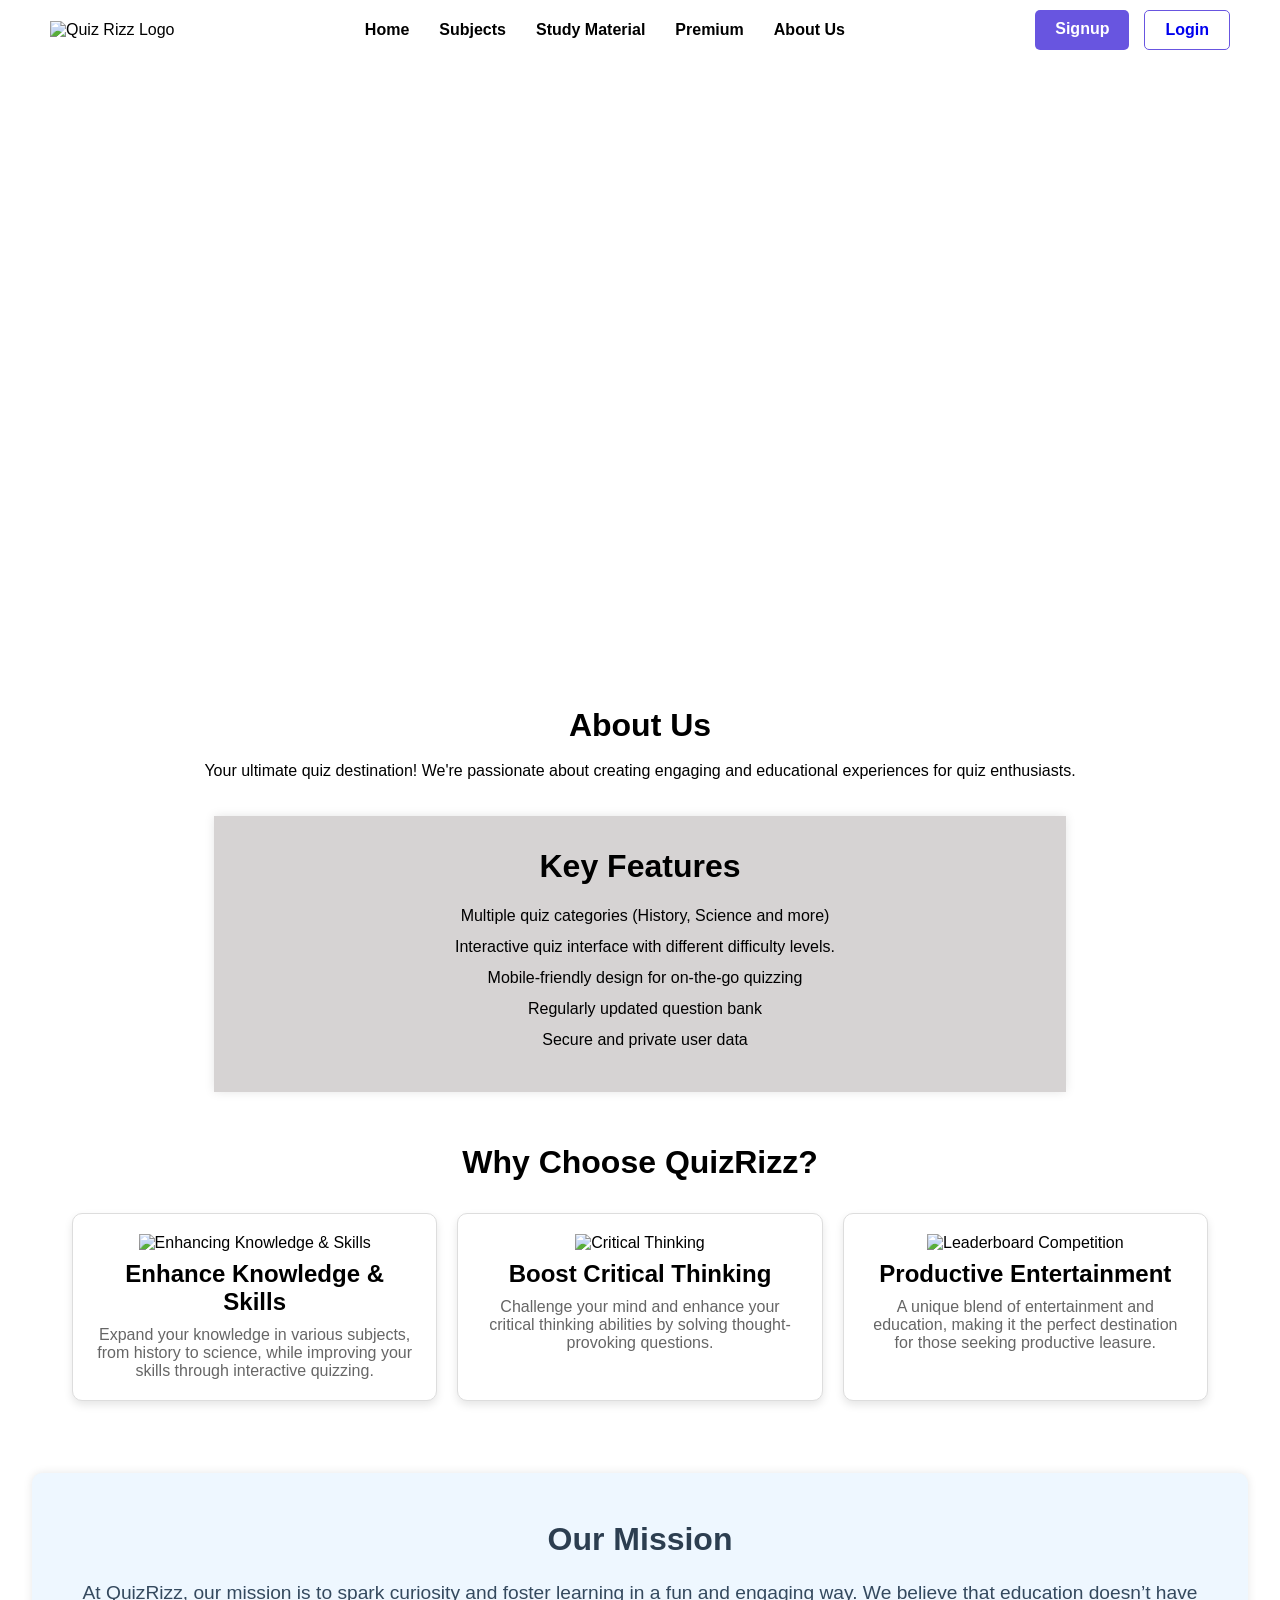
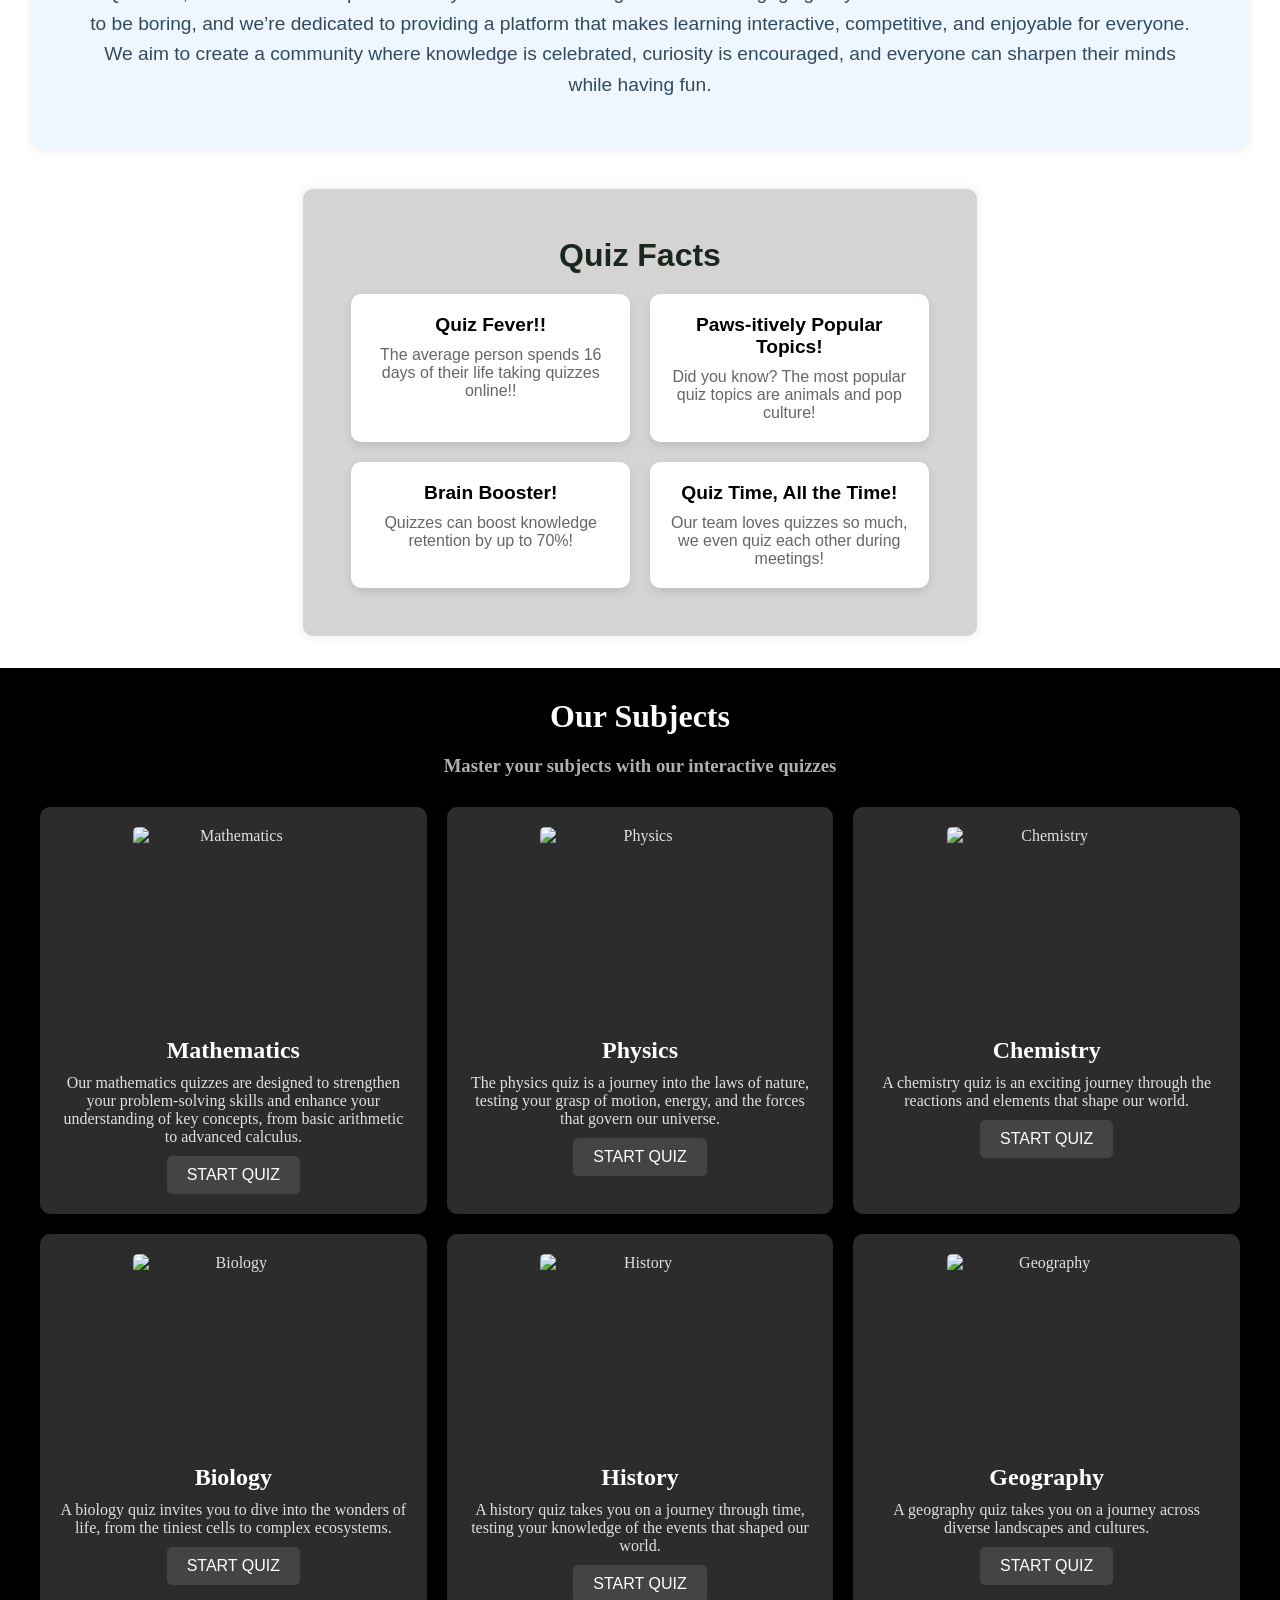
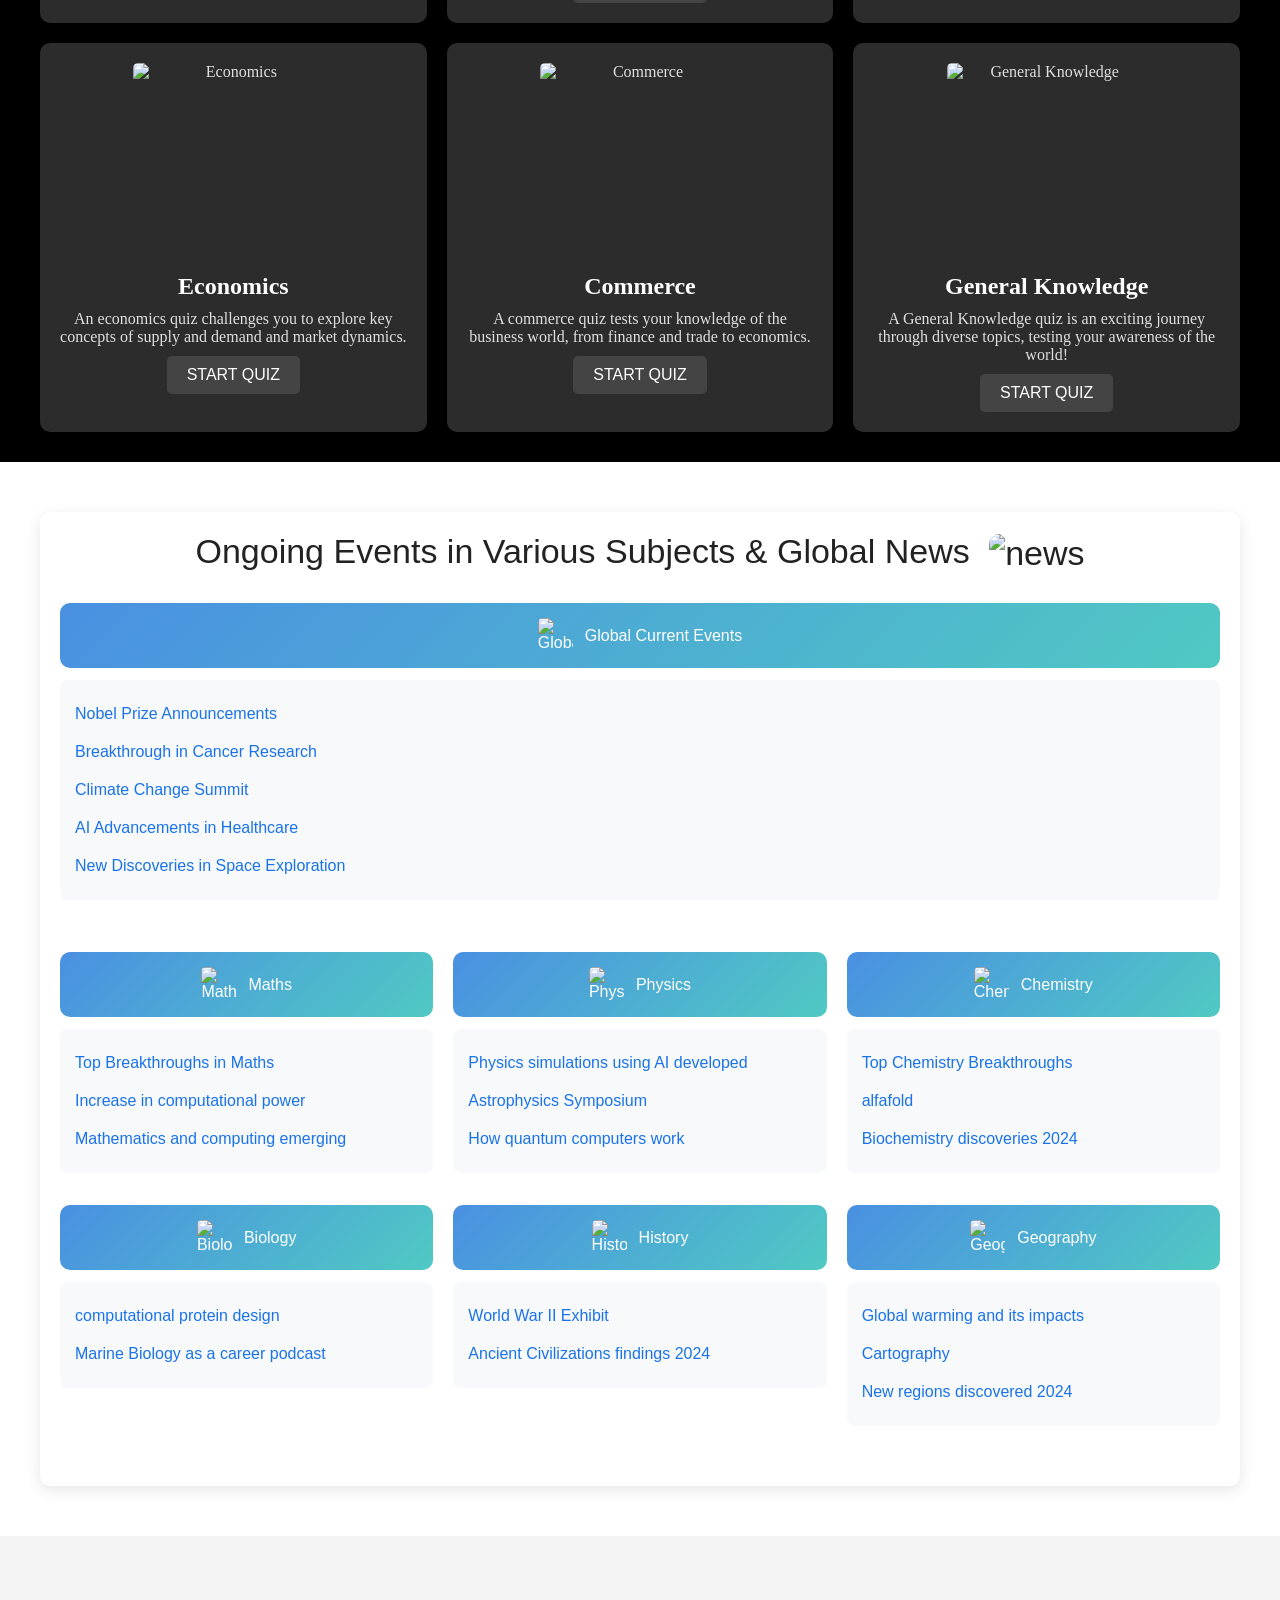
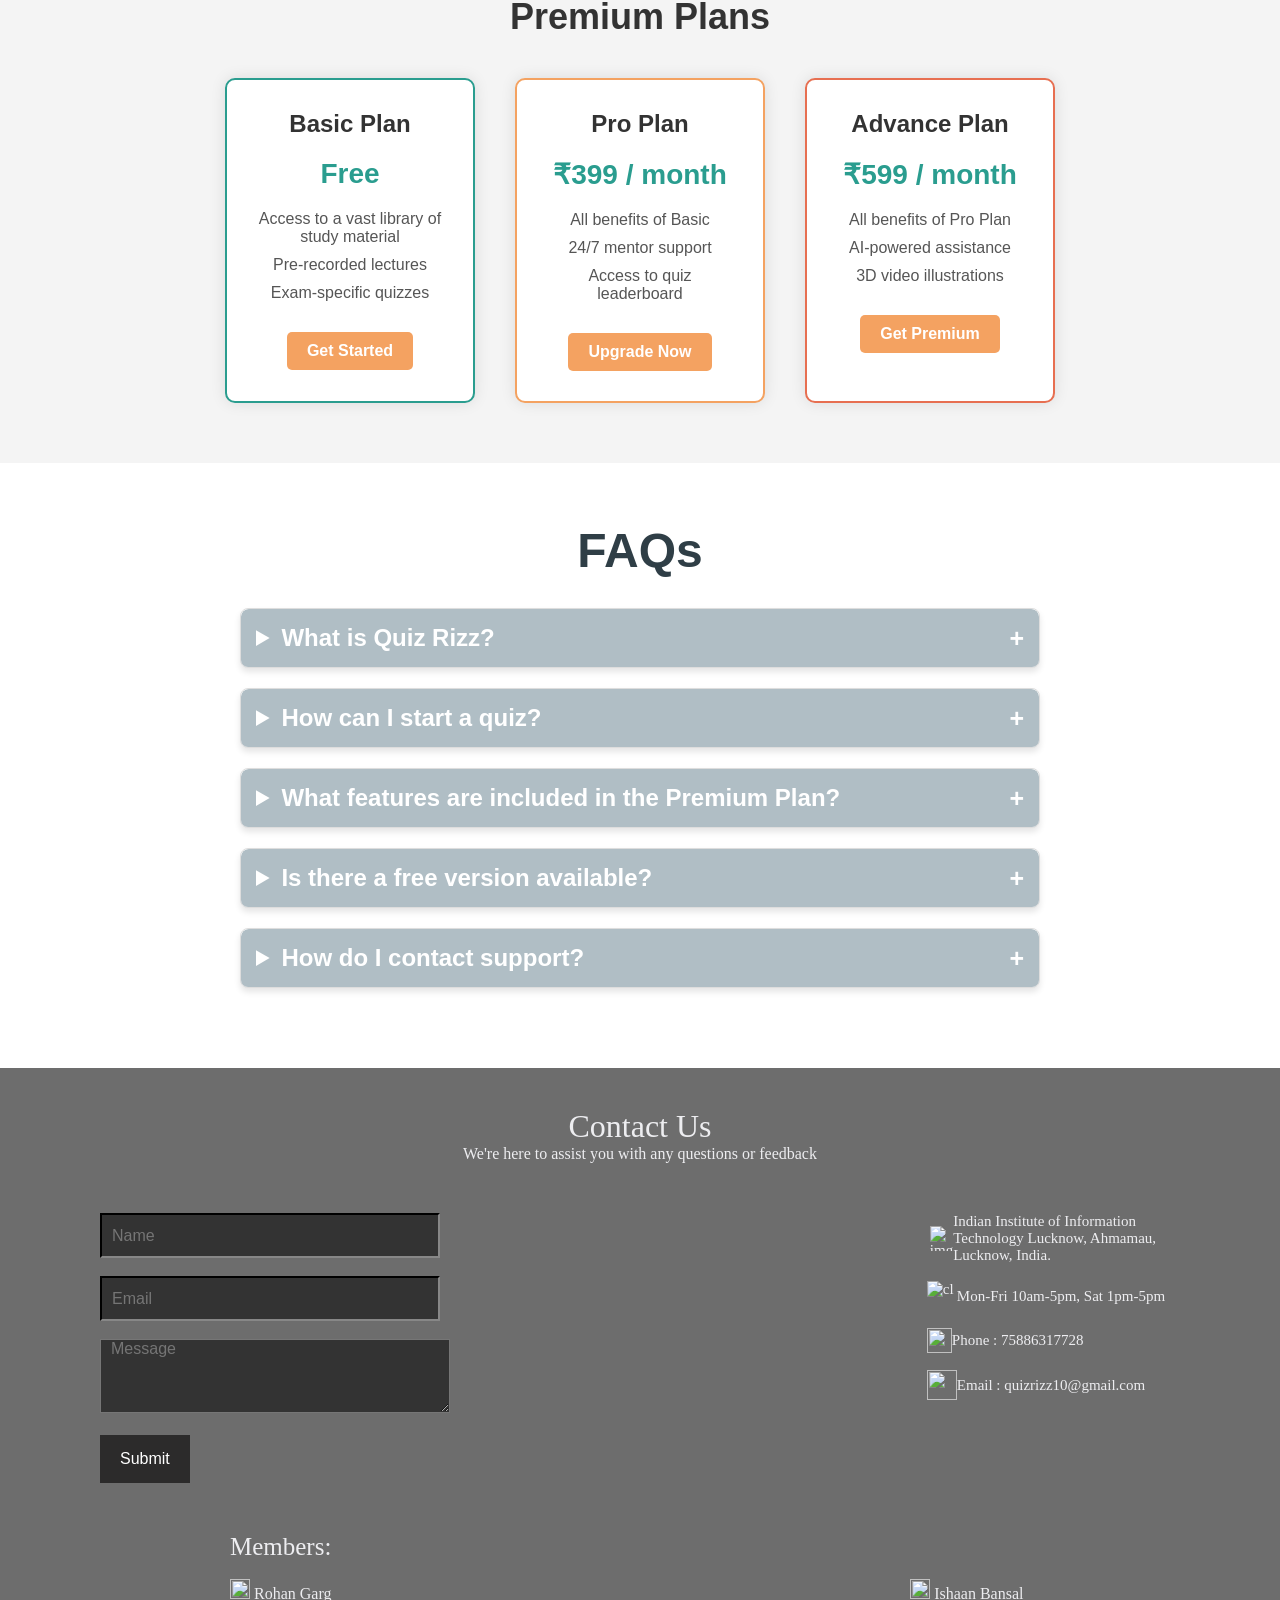
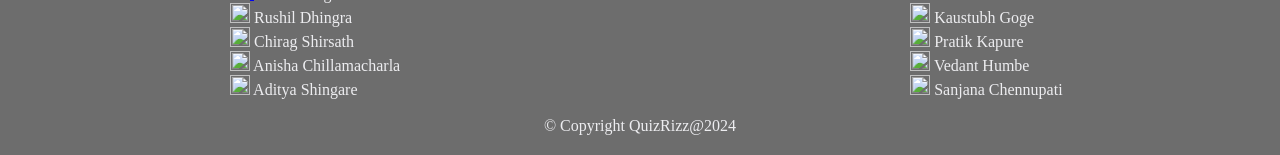
==== index.html @ 22f234c1 "Update index.html" ====
<!DOCTYPE html>
<html lang="en">
<head>
    <meta charset="UTF-8">
    <meta name="viewport" content="width=device-width, initial-scale=1.0">
    <title>Quiz Rizz</title>
    
    <style>
        * {
    margin: 0;
    padding: 0;
    box-sizing: border-box;
}

body {
    font-family:  Helvetica, sans-serif, sans-serif;
}

.navbar {
    position: fixed; /* Sticks to the top */
    width: 100%;
    top: 0;
    left: 0;
    z-index: 1000;
    display: flex;
    justify-content: space-between;
    align-items: center;
    padding: 10px 50px;
    background-color: rgba(255, 255, 255, 0.5); 
    backdrop-filter: blur(10px); 
    transition: background-color 0.3s ease;
}

.navbar .logo img {
    width: 100px;
}

.navbar ul {
    list-style: none;
    display: flex;
    gap: 30px;
}

.navbar ul li a {
    text-decoration: none;
    font-size: 16px;
    color: black;
    font-weight: bold;
}

.navbar ul li a:hover {
    text-decoration: underline;
}

.auth-buttons {
    display: flex;
    gap: 15px; 
}

.login-btn {

    padding: 10px 20px;
    background-color: rgba(255, 255, 255, 1);
    border: 1px solid rgba(104, 85, 224, 1);
    text-decoration: none;
    border-radius: 5px;
    font-weight: bold;
}

.login-btn:hover {
    color: white;
    box-shadow: 0px 0px 20px 5px darkgrey;
    background-color: rgba(104, 85, 224, 1);
    transform: scale(1.10);
}

.signup-btn {
    color: white;
    background-color: rgba(104, 85, 224, 1);
    padding: 10px 20px;
    text-decoration: none;
    border-radius: 5px;
    font-weight: bold;
}

.signup-btn:hover {
    color: white;
    box-shadow: 0px 0px 20px 5px darkgrey;
    background-color: rgba(104, 85, 224, 1);
    transform: scale(1.10);
}

.hero {
    background-image: url('https://images.unsplash.com/photo-1590010434276-ba3a98994476?q=80&w=2070&auto=format&fit=crop&ixlib=rb-4.0.3&ixid=M3wxMjA3fDB8MHxwaG90by1wYWdlfHx8fGVufDB8fHx8fA%3D%3D'); /* Replace with your image */
    background-size: cover;
    color: white;
    background-position: center;
    background-repeat: no-repeat;
    height: 75vh; 
    display: flex;
    align-items: center;
    justify-content: center;
    text-align: center;
}

.hero .content {
    max-width: 600px;
}

.hero h1 {
    font-size: 50px;
    margin-bottom: 20px;
}

.hero p {
    font-size: 25px;
    
}

.Aboutusheader {
    background-color: #333;
    color: #fff;
    padding: 1em;
    text-align: center;
}


.Aboutusmain {
    display: flex;
    flex-direction: column;
    align-items: center;
    padding: 2em;
}

.Aboutus{
    background-image: linear-gradient(to bottom, #f7f7f7, #fff);
    padding: 2em;
    border-bottom: 1px solid #ddd;
    text-align: center;
}

.Aboutussection {
    width: 100%;
    max-width: 1200px;
    padding: 2em;
}

.features {
    background-color: #d6d3d3;
    padding: 2em;
    margin-bottom: 20px;
    box-shadow: 0 0 10px rgba(0, 0, 0, 0.1);
    text-align: center;
    width:70% ;
}

.features ul {
    list-style: none;
    margin: 0;
    padding: 0;
}

.features li {
    margin-bottom: 10px;
}

i {
    font-size: 18px;
    margin-right: 10px;
}

.section-title {
    text-align: center;
    margin-bottom: 20px;
    font-size: 2em;
}

.why-choose-us {
    display: grid;
    grid-template-columns: repeat(auto-fit, minmax(280px, 1fr));
    gap: 20px;
    margin-top: 2em;
}

.why-choose-us .advantage-box {
    background-color: #fff;
    border: 1px solid #ddd;
    border-radius: 10px;
    padding: 20px;
    box-shadow: 0 4px 8px rgba(0, 0, 0, 0.1);
    text-align: center;
    transition: transform 0.3s ease, box-shadow 0.3s ease;
}

.why-choose-us .advantage-box:hover {
    transform: translateY(-5px);
    box-shadow: 0 8px 16px rgba(0, 0, 0, 0.2);
}

.advantage-box img {
    width: 200px;
    height: 125px;
    object-fit: cover;
    border-radius:0%;
    margin-bottom: 8px;
}

.advantage-box h3 {
    margin-bottom: 10px;
    font-size: 1.5em;
}

.advantage-box p {
    font-size: 1em;
    color: #666;
}

.mission {
    background-color: #eef7ff;
    padding: 3em;
    text-align: center;
    margin-top: 40px;
    box-shadow: 0 0 10px rgba(0, 0, 0, 0.1);
    border-radius: 10px;
}

.mission h2 {
    font-size: 2em;
    margin-bottom: 20px;
    color: #2c3e50;
}

.mission p {
    font-size: 1.2em;
    color: #34495e;
    line-height: 1.6;
}

.mission img {
    max-width: 120px;
    margin-top: 20px;
}

.fun-facts {
    background-color: #d6d3d3;
    padding: 3em;
    margin-top: 40px;
    text-align: center;
    box-shadow: 0 0 10px rgba(0, 0, 0, 0.1);
    border-radius: 10px;
}

.fun-facts h2 {
    font-size: 2em;
    margin-bottom: 20px;
    color: #1a271f;
}

.fun-facts .facts-grid {
    display: grid;
    grid-template-columns: repeat(auto-fit, minmax(200px, 1fr));
    gap: 20px;
}

.fact-box {
    background-color: #fff;
    padding: 20px;
    border-radius: 10px;
    box-shadow: 0 4px 8px rgba(0, 0, 0, 0.1);
    transition: transform 0.3s ease, box-shadow 0.3s ease;
    
}

.fact-box:hover {
    transform: translateY(-5px);
    box-shadow: 0 8px 16px rgba(0, 0, 0, 0.2);
}

.fact-box h3 {
    font-size: 1.2em;
    margin-bottom: 10px;
}

.fact-box p {
    font-size: 1em;
    color: #666;
}

.fact-box img {
    width: 80px;
    height: 80px;
    object-fit: cover;
    border-radius: 50%;
    margin-bottom: 15px;
}


         .quiz {
            display: flex;
            flex-direction: column;
            align-items: center;
            padding: 30px 10px;
            text-align: center;
            margin: 0;
            font-family: "frank ruhl libre", serif;
            background-color: #000000;
            color: #E0E0E0;
        }

        .k {
            color: #FFFFFF; 
            margin: 0 0 20px;
        }

        .a {
            color: #B0B0B0; 
            margin: 0 0 30px;
        }

        .ktube {
            display: grid;
            grid-template-columns: repeat(3, 1fr); 
            gap: 20px;
            width: 100%;
            max-width: 1200px;
        }

        .subject {
            background-color: #2C2C2C; 
            padding: 20px;
            border-radius: 10px;
            transition: transform 0.3s, box-shadow 0.3s;
            overflow: hidden;
            box-shadow: 0 4px 8px rgba(0, 0, 0, 0.5);
            display: flex;
            flex-direction: column;
            align-items: center; 
            text-align: center; 
        }

        .subject:hover {
            transform: translateY(-5px);
            box-shadow: 0 8px 16px rgba(0, 0, 0, 0.7);
        }

        .subjimg {
            width: 200px; 
            height: 200px; 
            border-radius: 5px;
            object-fit: cover;
        }

        .but {
            padding: 10px 20px;
            font-size: 16px;
            color: #FFFFFF;
            background-color: #444444; 
            border: none;
            border-radius: 5px;
            cursor: pointer;
            transition: background-color 0.3s ease, transform 0.2s;
            margin-top: 10px;
            display: inline-block;
        }

        .but:hover {
            background-color: #666666;
            transform: scale(1.05);
        }

        .subj {
            color: #FFFFFF;
            margin: 10px 0; 
        }



                .containerfornews {
            max-width: 1200px;
            margin: 50px auto;
            padding: 20px;
            background-color: #FFF;
            border-radius: 10px;
            box-shadow: 0 4px 15px rgba(0, 0, 0, 0.1);
        }

        .title-header {
            text-align: center;
            color: #222;
            margin-bottom: 30px;
            font-size: 34px;
        }

        .title-header img {
            margin-left: 10px;
            width: 42px;
            height: 42px;
            vertical-align: middle;
            border-radius: 10px;
        }

        section.global-events, section.dropdown-section {
            margin-bottom: 40px;
        }

        .global-events-header, .dropdown-header {
            background: linear-gradient(135deg, #4A90E2, #50C9C3);
            color: #FFF;
            padding: 15px;
            border-radius: 10px;
            margin: 12px 0;
            text-align: center;
            display: flex;
            align-items: center;
            justify-content: center;
        }

        .global-events-header img, .dropdown-header img {
            margin-right: 12px;
            width: 35px;
            height: 35px;
            border-radius: 5px;
        }

        .dropdown-content, .global-news-content {
            padding: 15px;
            background-color: #F8F9FA;
            border-radius: 8px;
            margin-top: 8px;
            color: #555;
        }

        .dropdown-content a, .global-news-content a {
            text-decoration: none;
            color: #1A73E8;
            display: block;
            padding: 10px 0;
            transition: color 0.2s ease;
        }

        .dropdown-content a:hover, .global-news-content a:hover {
            color: #34A853;
        }

        section.dropdown-section {
            display: grid;
            grid-template-columns: repeat(auto-fit, minmax(280px, 1fr));
            gap: 20px;
        }

        



.premium-section {
    padding: 60px;
    background-color: #f4f4f4;
    text-align: center;
}

.premium-section h2 {
    font-size: 36px;
    margin-bottom: 40px;
    color: #333;
}

.plans {
    display: flex;
    justify-content: center;
    gap: 40px;
    margin-top: 20px;
}

.plan {
    background-color: white;
    border: 2px solid #ccc;
    border-radius: 10px;
    padding: 30px;
    width: 250px;
    box-shadow: 0 0 15px rgba(0, 0, 0, 0.1);
    transition: transform 0.3s ease;
}

.plan:hover {
    transform: scale(1.05);
}

.plan h3 {
    font-size: 24px;
    margin-bottom: 20px;
    color: #333;
}

.plan .price {
    font-size: 28px;
    color: #2a9d8f;
    font-weight: bold;
    margin-bottom: 20px;
}

.plan ul {
    list-style: none;
    padding: 0;
    margin-bottom: 30px;
}

.plan ul li {
    margin-bottom: 10px;
    color: #555;
}

.plan .select-btn {
    display: inline-block;
    padding: 10px 20px;
    background-color: #f4a261;
    color: white;
    text-decoration: none;
    border-radius: 5px;
    font-weight: bold;
}

.plan .select-btn:hover {
    background-color: #e76f51;
}


.basic-plan {
    border-color: #2a9d8f;
}

.pro-plan {
    border-color: #f4a261;
}

.advance-plan {
    border-color: #e76f51;
}
.faq {
    padding: 60px 20px;
    display: flex;
    flex-direction: column;
    align-items: center;
}

.faq h1 {
    font-family: 'Poppins', sans-serif;
    font-size: 48px;
    font-weight: 600;
    color: #2f3e46; 
    margin-bottom: 30px;
}

.faq-container {
    max-width: 800px;
    width: 100%;
}

.faq-item {
    margin-bottom: 20px;
    border: 1px solid #ddd;
    border-radius: 8px;
    overflow: hidden;
    background-color: #ffffff; 
    box-shadow: 0 4px 6px rgba(0, 0, 0, 0.1);
    transition: box-shadow 0.3s ease;
}

.faq-item:hover {
    box-shadow: 0 8px 15px rgba(0, 0, 0, 0.2);
}

.faq-item summary {
    font-family: 'Poppins', sans-serif;
    font-size: 24px;
    font-weight: 600;
    cursor: pointer;
    padding: 15px;
    background-color: #b0bec5; 
    color: #ffffff;
    border-radius: 8px 8px 0 0;
    position: relative;
    transition: background-color 0.3s;
}

.faq-item summary:hover {
    background-color: #78909c; 
}

.faq-item[open] summary {
    background-color: #78909c; 
}

.faq-item summary::after {
    content: '+';
    position: absolute;
    right: 15px;
    font-size: 25px;
    font-weight: bold;
}

.faq-item[open] summary::after {
    content: '-';
}

.faq-item p {
    padding: 20px;
    background-color: #f4f5f7; 
    color: #333; 
    font-size: 18px;
    line-height: 1.6;
    margin: 0;
    border-top: 1px solid #ddd;
}

.summary, .content_ {
    font-family: 'Poppins', sans-serif; 
}


details summary {
    transition: background-color 0.3s ease;
}

details[open] p {
    animation: fadeIn 0.5s;
}



        .footer22{
            background-color: #6D6D6D;
            margin-bottom: 0;
            padding: 20px;
            margin-bottom: 0px;
            margin-left: 0px;
            margin-right: 0px;
            color:#ededf0;
            font-family: Cambria, Cochin, Georgia, Times, 'Times New Roman', serif;
        }
        .fp{
            text-align: center;
            
            font-family: Cambria, Cochin, Georgia, Times, 'Times New Roman', serif;
        }
        .fh{
            text-align: center;
            padding-top: 20px;
            
            font-family:Cambria, Cochin, Georgia, Times, 'Times New Roman', serif 
            ;
            font-weight: lighter;
        }
        .button22{
            margin-left: 30px;
            padding: 15px 20px;
            font-size: 16px;
            color: white;
            border: none;
            background-color: rgb(44, 43, 43);
            cursor: pointer;
        }
        .button22:hover {
            background-color: #555;
        }

        .input22{
            margin-left: 30px;
            border-color: #333333;

            width: 340px;
            height: 45px;
            background-color:#333333;
            font-size: 16px;
            color:#9e9696;
            padding-left: 10px;
        }
        .textarea22{
            margin-left: 30px;
            width: 350px;
            background-color:#333333;
            font-size: 16px;
            font-family: Verdana, Geneva, Tahoma, sans-serif;
            padding-left: 10px;
        }
        .map22{
            margin-top:2px;
            margin-left:90px;
            width:45%;
            height:225px;
        }
        .containerfoot{
            display: flex;
            justify-content: space-between;
            align-items: flex-start;
            margin: 50px;
        }
        
        .cf{
            width: 30%;
        }
        iframe{
            width: 90%;
            height: 100%;
            border: none;
        }
        .map-details22 {
            margin-top: 0px;
            font-size: 15px;
            width: 30%;
            margin-left:0px;
        
        }

        .map-details22 p {
            display: flex;
            align-items: center;
            margin: 0;
        }
        .email{
            height:30px;
            width: 30px;
        }
        .clock{
     height: 30px;
     width: 30px;
        }
        .phone{
            height:25px;
            width:25px;
        }
        .info {
            text-align: left;
            padding-left: 3px;
        }
     .cpr{
        text-align: center;
     }


        .loc{
            height:25px;
        width: 25px;  
    padding: 0px;    
  }


  .nameslinkedinl img{
    height: 20px;
    width: 20px;
  }
  .nameslinkedinl{
    text-align: left;
    margin-left: 200px;
    margin-right: 500px;
  }

  

  .nameslinkedinr img{
    height: 20px;
    width: 20px;
    
  }

  .linkedinpr{
    display: flex;
    
    

  }
  .linkedinpr img{
    margin-left: 10px;
  }
  .fhead{
    margin-left: 210px;
    font-size: 25px;
  }

    </style>
</head>
<body>
    
    <nav class="navbar">
        <div class="logo">
            <img src="https://custom-images.strikinglycdn.com/res/hrscywv4p/image/upload/c_limit,fl_lossy,h_300,w_300,f_auto,q_auto/18018203/434482_69931.png" alt="Quiz Rizz Logo">
        </div>
        <ul class="nav-links">
            <li><a href="#">Home</a></li>
            <li><a href="#">Subjects</a></li>
            <li><a href="#">Study Material</a></li>
            <li><a href="#">Premium</a></li>
            <li><a href="#">About Us</a></li>
        </ul>
        <div class="auth-buttons">
            <a href="Signup.html" class="signup-btn">Signup</a>
            <a href="Login.html" class="login-btn">Login</a>
            
        </div>
    </nav>

    
    <section class="hero">
        <div class="content">
            <h1>Welcome to QUIZ RIZZ</h1>
            <p>The ultimate quiz platform for students</p>
        </div>
    </section>

    <main class="Aboutusmain">
        <h1>About Us</h1>

            <br>
             Your ultimate quiz destination! We're passionate about creating engaging and educational experiences for quiz enthusiasts.</p>
    
    <br>
    <br>

    <section class=" features">
        <h2 class="section-title">Key Features</h2>
        <ul>
            <li><i class="fas fa-check-star"></i> Multiple quiz categories (History, Science and more)</li>
            <li><i class="fas fa-check-star"></i> Interactive quiz interface with different difficulty levels.</li>
            <li><i class="fas fa-check-star"></i> Mobile-friendly design for on-the-go quizzing</li>
            <li><i class="fas fa-check-star"></i> Regularly updated question bank</li>
            <li><i class="fas fa-check-star"></i> Secure and private user data</li>
        </ul>
    </section>

    <section class="Aboutussection">
        <h2 class="section-title">Why Choose QuizRizz?</h2>
        <div class="why-choose-us">
            <div class="advantage-box">
                <img src="https://encrypted-tbn0.gstatic.com/images?q=tbn:ANd9GcS3WSjkJ6TTbuZHpuxEhAXMBYU-X8wFn-BwFQ&s" alt="Enhancing Knowledge & Skills">
                <h3>Enhance Knowledge & Skills</h3>
                <p>Expand your knowledge in various subjects, from history to science, while improving your skills through interactive quizzing.</p>
            </div>

            <div class="advantage-box">
                <img src="https://encrypted-tbn0.gstatic.com/images?q=tbn:ANd9GcTc6lhGH3mNC6tZWfrSUqd2Z3EDucCY-6NiHQ&s" alt="Critical Thinking">
                <h3>Boost Critical Thinking</h3>
                <p>Challenge your mind and enhance your critical thinking abilities by solving thought-provoking questions.</p>
            </div>

            <div class="advantage-box">
                <img src="https://thehardcopy.co/wp-content/uploads/kab-banega.jpg" alt="Leaderboard Competition">
                <h3>Productive Entertainment</h3>
                <p>A unique blend of entertainment and education, making it the perfect destination for those seeking productive leasure. </p>
            </div>

            
        </div>
    </section>


    <section class="mission">
        <h2>Our Mission</h2>
        <p>At QuizRizz, our mission is to spark curiosity and foster learning in a fun and engaging way. We believe that education doesn’t have to be boring, and we’re dedicated to providing a platform that makes learning interactive, competitive, and enjoyable for everyone. We aim to create a community where knowledge is celebrated, curiosity is encouraged, and everyone can sharpen their minds while having fun.</p>
    </section>


    <section class="fun-facts">
        <h2>Quiz Facts</h2>
        <div class="facts-grid">
            <div class="fact-box">
                <h3>Quiz Fever!!</h3>
                <p>The average person spends 16 days of their life taking quizzes online!!</p>
            </div>

            <div class="fact-box">
               <h3>Paws-itively Popular Topics!</h3>
                <p>Did you know? The most popular quiz topics are animals and pop culture!</p>
            </div>

            <div class="fact-box">
               <h3>Brain Booster!</h3>
                <p>Quizzes can boost knowledge retention by up to 70%!</p>
            </div>

            <div class="fact-box">
               <h3>Quiz Time, All the Time!</h3>
                <p>Our team loves quizzes so much, we even quiz each other during meetings!</p>
            </div>
        </div>
    </section>
</main>


    <div class="quiz">
        <h1 class="k">Our Subjects</h1>
        <h3 class="a">Master your subjects with our interactive quizzes</h3>
        <div class="ktube">
            <section class="subject">
                <img class="subjimg" src="https://custom-images.strikinglycdn.com/res/hrscywv4p/image/upload/c_limit,fl_lossy,h_9000,w_1200,f_auto,q_auto/18018203/138744_830259.jpeg" alt="Mathematics">                                            
                <h2 class="subj">Mathematics</h2>
                <p>Our mathematics quizzes are designed to strengthen your problem-solving skills and enhance your understanding of key concepts, from basic arithmetic to advanced calculus.</p>        
                <button class="but">START QUIZ</button>
            </section>

            <section class="subject">
                <img class="subjimg" src="https://custom-images.strikinglycdn.com/res/hrscywv4p/image/upload/c_limit,fl_lossy,h_9000,w_1200,f_auto,q_auto/18018203/953446_989058.jpeg" alt="Physics">
                <h2 class="subj">Physics</h2>  
                <p>The physics quiz is a journey into the laws of nature, testing your grasp of motion, energy, and the forces that govern our universe.</p>
                <button class="but">START QUIZ</button>
            </section>

            <section class="subject">
                <img class="subjimg" src="https://custom-images.strikinglycdn.com/res/hrscywv4p/image/upload/c_limit,fl_lossy,h_9000,w_1200,f_auto,q_auto/18018203/795623_660041.jpeg" alt="Chemistry">
                <h2 class="subj">Chemistry</h2>
                <p>A chemistry quiz is an exciting journey through the reactions and elements that shape our world.</p>                  
                <button class="but">START QUIZ</button>
            </section>

            <section class="subject">
                <img class="subjimg" src="https://cdn.pixabay.com/photo/2018/09/06/18/49/bacteria-3658992_1280.jpg" alt="Biology">
                <h2 class="subj">Biology</h2>
                <p>A biology quiz invites you to dive into the wonders of life, from the tiniest cells to complex ecosystems.</p>
                <button class="but">START QUIZ</button>
            </section>

            <section class="subject">
                <img class="subjimg" src="https://i.ytimg.com/vi/F0Gkr4MBEO0/hqdefault.jpg" alt="History">
                <h2 class="subj">History</h2>
                <p>A history quiz takes you on a journey through time, testing your knowledge of the events that shaped our world.</p>              
                <button class="but">START QUIZ</button>
            </section>

            <section class="subject">
                <img class="subjimg" src="https://custom-images.strikinglycdn.com/res/hrscywv4p/image/upload/c_limit,fl_lossy,h_9000,w_1200,f_auto,q_auto/18018203/71239_897290.jpeg" alt="Geography">
                <h2 class="subj">Geography</h2>
                <p>A geography quiz takes you on a journey across diverse landscapes and cultures.</p>              
                <button class="but">START QUIZ</button>
            </section>

            <section class="subject">
                <img class="subjimg" src="https://custom-images.strikinglycdn.com/res/hrscywv4p/image/upload/c_limit,fl_lossy,h_9000,w_1200,f_auto,q_auto/18018203/917704_462630.png" alt="Economics">
                <h2 class="subj">Economics</h2>
                <p>An economics quiz challenges you to explore key concepts of supply and demand and market dynamics.</p>              
                <button class="but">START QUIZ</button>
            </section>

            <section class="subject">
                <img class="subjimg" src="https://custom-images.strikinglycdn.com/res/hrscywv4p/image/upload/c_limit,fl_lossy,h_9000,w_1200,f_auto,q_auto/18018203/417272_716520.jpeg" alt="Commerce">
                <h2 class="subj">Commerce</h2>
                <p>A commerce quiz tests your knowledge of the business world, from finance and trade to economics.</p>              
                <button class="but">START QUIZ</button>
            </section>

            <section class="subject">
                <img class="subjimg" src="https://custom-images.strikinglycdn.com/res/hrscywv4p/image/upload/c_limit,fl_lossy,h_9000,w_1200,f_auto,q_auto/18018203/498405_639076.jpeg" alt="General Knowledge">
                <h2 class="subj">General Knowledge</h2>
                <p>A General Knowledge quiz is an exciting journey through diverse topics, testing your awareness of the world!</p>              
                <button class="but">START QUIZ</button>
            </section>
        </div>
    </div>



        <div class="containerfornews">
        <div class="title-header">
            Ongoing Events in Various Subjects & Global News
            <img src="https://w7.pngwing.com/pngs/57/960/png-transparent-computer-icons-online-newspaper-news-media-others-text-label-orange-thumbnail.png" alt="news">
        </div>
        

        <section class="global-events">
            <header class="global-events-header" aria-expanded="false">
                <img src="https://upload.wikimedia.org/wikipedia/en/thumb/e/ed/Nobel_Prize.png/330px-Nobel_Prize.png" alt="Global Event Icon">
                Global Current Events
            </header>
            <article class="global-news-content">
                <a href="https://www.nobelprize.org/prizes/lists/all-nobel-prizes/">Nobel Prize Announcements</a>
                <a href="#">Breakthrough in Cancer Research</a>
                <a href="https://www.youtube.com/watch?v=GR46_ohNh9U&t=252s">Climate Change Summit</a>
                <a href="https://www.ibm.com/think/insights/ai-trends">AI Advancements in Healthcare</a>
                <a href="https://shorturl.at/X3D2T">New Discoveries in Space Exploration</a>
            </article>
        </section>

        <section class="dropdown-section">
            <article class="dropdown">
                <header class="dropdown-header" aria-expanded="false">
                    <img src="https://img.freepik.com/premium-vector/mathematics-circular-flat-illustration-vector-math-banner_104589-3151.jpg" alt="Math Icon">
                    Maths
                </header>
                <div class="dropdown-content">
                    <a href="#">Top Breakthroughs in Maths</a>
                    <a href="#">Increase in computational power</a>
                    <a href="#">Mathematics and computing emerging</a>
                </div>
            </article>

            <article class="dropdown">
                <header class="dropdown-header" aria-expanded="false">
                    <img src="https://img.freepik.com/free-vector/atom-illustration-model-with-electrons-neutron-isolated_1284-53084.jpg?size=338&ext=jpg&ga=GA1.1.1819120589.1728432000&semt=ais_hybrid" alt="Physics Icon">
                    Physics
                </header>
                <div class="dropdown-content">
                    <a href="#">Physics simulations using AI developed</a>
                    <a href="#">Astrophysics Symposium</a>
                    <a href="#">How quantum computers work</a>
                </div>
            </article>

            <article class="dropdown">
                <header class="dropdown-header" aria-expanded="false">
                    <img src="https://www.pngitem.com/pimgs/m/549-5492996_creative-chemistry-logo-design-hd-png-download.png" alt="Chemistry Icon">
                    Chemistry
                </header>
                <div class="dropdown-content">
                    <a href="https://www.youtube.com/watch?v=w8Zp87G9BmE">Top Chemistry Breakthroughs</a>
                    <a href="https://www.youtube.com/watch?v=gg7WjuFs8F4">alfafold</a>
                    <a href="https://www.youtube.com/watch?v=gg7WjuFs8F4">Biochemistry discoveries 2024</a>
                </div>
            </article>

            <article class="dropdown">
                <header class="dropdown-header" aria-expanded="false">
                    <img src="https://cdn.pixabay.com/photo/2018/09/06/18/49/bacteria-3658992_1280.jpg" alt="Biology Icon">
                    Biology
                </header>
                <div class="dropdown-content">
                    <a href="https://www.youtube.com/watch?v=w8Zp87G9BmE">computational protein design</a>
                    <a href="https://open.spotify.com/show/7bNsvg0hvsTZXCNoWXOjcu">Marine Biology as a career podcast</a>
                </div>
            </article>

            <article class="dropdown">
                <header class="dropdown-header" aria-expanded="false">
                    <img src="https://www.shutterstock.com/image-vector/athens-famous-landmark-line-icon-260nw-1483781573.jpg" alt="History Icon">
                    History
                </header>
                <div class="dropdown-content">
                    <a href="https://www.archives.gov/research/military/ww2">World War II Exhibit</a>
                    <a href="https://www.youtube.com/@WorldofAntiquity">Ancient Civilizations findings 2024</a>
                    
                </div>
            </article>

            <article class="dropdown">
                <header class="dropdown-header" aria-expanded="false">
                    <img src="https://png.pngtree.com/png-clipart/20201209/original/pngtree-geography-vector-icon-school-and-education-png-image_5515225.jpg" alt="Geography Icon">
                    Geography
                </header>
                <div class="dropdown-content">
                    <a href="https://www.nrdc.org/stories/global-warming-101#warming">Global warming and its impacts</a>
                    <a href="https://en.wikipedia.org/wiki/Cartography">Cartography </a>
                    <a href="https://www.kadn.com/news/only-on-news15/new-island-discovered-off-louisiana-coast-near-st-mary-parish/article_11cece76-5c24-11ef-a2f9-7bb6aab8fbb6.html">New regions discovered 2024</a>
                </div>
            </article>
        </section>
    </div>

    


    <div class="premium-section">
        <h2>Premium Plans</h2>
        <div class="plans">

            <div class="plan basic-plan">
                <h3>Basic Plan</h3>
                <p class="price">Free</p>
                <ul>
                    <li>Access to a vast library of study material</li>
                    <li>Pre-recorded lectures</li>
                    <li>Exam-specific quizzes</li>
                </ul>
                <a href="#" class="select-btn">Get Started</a>
            </div>
            

            <div class="plan pro-plan">
                <h3>Pro Plan</h3>
                <p class="price">₹399 / month</p>
                <ul>
                    <li>All benefits of Basic</li>
                    <li>24/7 mentor support</li>
                    <li>Access to quiz leaderboard</li>
                </ul>
                <a href="#" class="select-btn">Upgrade Now</a>
            </div>
            

            <div class="plan advance-plan">
                <h3>Advance Plan</h3>
                <p class="price">₹599 / month</p>
                <ul>
                    <li>All benefits of Pro Plan</li>
                    <li>AI-powered assistance</li>
                    <li>3D video illustrations</li>
                </ul>
                <a href="#" class="select-btn">Get Premium</a>
            </div>
        </div>
    </div>

        <section class="faq" id="faq">
            <h1>FAQs</h1>
            <div class="faq-container">
                <div class="faq-item">
                    <details>
                        <summary class="summary">What is Quiz Rizz?</summary>
                        <p class="content_">Quiz Rizz is an interactive online platform where users can solve quizzes on a wide range of topics, from general knowledge and current events to specialized subjects. It offers an engaging way to test your knowledge, improve your skills, and have fun while learning. Perfect for both casual learners and quiz enthusiasts, Quiz Rizz makes learning entertaining with its user-friendly interface and diverse quiz categories.</p>
                    </details>
                </div>
                <div class="faq-item">
                    <details>
                        <summary class="summary">How can I start a quiz?</summary>
                        <p class="content_">Simply navigate to the subject whose quiz you want to create, choose the difficulty, and you are good to go with your quiz.</p>
                    </details>
                </div>
                <div class="faq-item">
                    <details>
                        <summary class="summary">What features are included in the Premium Plan?</summary>
                        <p class="content_">The Premium Plan offers AI support, access to leaderboards, mentor support, and exclusive 3D video content to enhance your learning journey.</p>
                    </details>
                </div>
                <div class="faq-item">
                    <details>
                        <summary class="summary">Is there a free version available?</summary>
                        <p class="content_">Yes, we offer a basic free version that allows limited quiz creations and access to our study materials. Upgrade to Premium for more features.</p>
                    </details>
                </div>
                <div class="faq-item">
                    <details>
                        <summary class="summary">How do I contact support?</summary>
                        <p class="content_">You can reach out to our support team through the "Contact Us" link in the navbar or by emailing quizrizz10@gmail.com.</p>
                    </details>
                </div>
            </div>
        </section>


    <div class="footer22">
        <h1 class="fh">Contact Us</h1>
        <p class="fp">We're here to assist you with any questions or feedback</p>
        <div class="containerfoot">
            <div class="cf">
                <form>
                    <input class="input22" type="text" placeholder="Name" required>
                    <br><br>
                    <input class="input22" type="email" placeholder="Email" required>
                    <br><br>
                    <textarea class="textarea22" placeholder="Message" required rows="4"></textarea>
                    <br><br>
                    <button class="button22" type="submit">Submit</button>
                </form>
            </div>
            <div class="map22">
                <iframe 
                src="https://www.google.com/maps/embed?pb=!1m18!1m12!1m3!1d100737.2029680308!2d80.97065864909837!3d26.86648696205908!2m3!1f0!2f0!3f0!3m2!1i1024!2i768!4f13.1!3m3!1m2!1s0x399b8f4c1b0838b7%3A0xe91576e11e60d45a!2sIndian%20Institute%20of%20Information%20Technology%20Lucknow!5e0!3m2!1sen!2sin!4v1696523518744!5m2!1sen!2sin" 
                allowfullscreen="" 
                loading="lazy"></iframe>
            </div>
            <div class="map-details22">
                <p class="info"><img class="loc" src="https://cdn-icons-png.freepik.com/512/8025/8025330.png" alt="img">  Indian Institute of Information Technology Lucknow, Ahmamau, Lucknow, India.</p> <br>
                <p><img class="clock" src="https://cdn-icons-png.flaticon.com/512/8655/8655954.png" alt="cl">  Mon-Fri 10am-5pm, Sat 1pm-5pm</p><br>
                <p><img class="phone" src="https://i.pinimg.com/564x/44/9c/cb/449ccb8d7794945c6c2b30e3dbe09e68.jpg"> Phone : 75886317728</p><br>
                <p><img class="email" src="https://i.pinimg.com/474x/e1/54/70/e1547034edad1af998624b6ac8d83a08.jpg"> Email : quizrizz10@gmail.com</p>
            </div>

        </div>




        <p class="fhead">Members:</p><br>

        <div class="linkedinpr">
            

        <div class="nameslinkedinl">
            <p class="L">  <a href="https://www.linkedin.com/in/rohan-garg-679928327/"><img src="https://encrypted-tbn0.gstatic.com/images?q=tbn:ANd9GcRamqcDlnOs-V8rDFNZj7RfGhIgYAbwIFMGzA&s"> </a>  Rohan Garg</p> 
            <p class="L">  <a href="https://www.linkedin.com/in/rushil-dhingra-b15276316?utm_source=share&utm_campaign=share_via&utm_content=profile&utm_medium=android_app"><img src="https://encrypted-tbn0.gstatic.com/images?q=tbn:ANd9GcRamqcDlnOs-V8rDFNZj7RfGhIgYAbwIFMGzA&s"></a>  Rushil Dhingra</p>
             <p class="L">  <a href="https://www.linkedin.com/in/chirag-shirsath-03868a325"><img src="https://encrypted-tbn0.gstatic.com/images?q=tbn:ANd9GcRamqcDlnOs-V8rDFNZj7RfGhIgYAbwIFMGzA&s"></a>  Chirag Shirsath</p>
             <p class="L">  <a href="https://www.linkedin.com/in/anisha-chillamacharla-06652a325?utm_source=share&utm_campaign=share_via&utm_content=profile&utm_medium=ios_app"><img src="https://encrypted-tbn0.gstatic.com/images?q=tbn:ANd9GcRamqcDlnOs-V8rDFNZj7RfGhIgYAbwIFMGzA&s"></a>  Anisha Chillamacharla</p>
            <p class="L">  <a href="https://www.linkedin.com/in/adityashingare?utm_source=share&utm_campaign=share_via&utm_content=profile&utm_medium=android_app"><img src="https://encrypted-tbn0.gstatic.com/images?q=tbn:ANd9GcRamqcDlnOs-V8rDFNZj7RfGhIgYAbwIFMGzA&s"></a>  Aditya Shingare</p>
            </div>
        


                  <div class="nameslinkedinr">
                     <p class="R"><a href="https://www.linkedin.com/in/ishaan-bansal-2977a7317?utm_source=share&utm_campaign=share_via&utm_content=profile&utm_medium=android_app"><img src="https://encrypted-tbn0.gstatic.com/images?q=tbn:ANd9GcRamqcDlnOs-V8rDFNZj7RfGhIgYAbwIFMGzA&s"></a>  Ishaan Bansal </p>
                        <p class="R"> <a href="https://www.linkedin.com/in/kaustubh-goge-622696325?utm_source=share&utm_campaign=share_via&utm_content=profile&utm_medium=android_app" ><img src="https://encrypted-tbn0.gstatic.com/images?q=tbn:ANd9GcRamqcDlnOs-V8rDFNZj7RfGhIgYAbwIFMGzA&s"></a>  Kaustubh Goge </p>
                        <p class="R"> <a href="https://www.linkedin.com/in/pratik-kapure-919639313?utm_source=share&utm_campaign=share_via&utm_content=profile&utm_medium=android_app"><img src="https://encrypted-tbn0.gstatic.com/images?q=tbn:ANd9GcRamqcDlnOs-V8rDFNZj7RfGhIgYAbwIFMGzA&s"></a>  Pratik Kapure</p>
                        <p class="R"> <a href="https://www.linkedin.com/in/vedant-humbe-a96a94327/"><img src="https://encrypted-tbn0.gstatic.com/images?q=tbn:ANd9GcRamqcDlnOs-V8rDFNZj7RfGhIgYAbwIFMGzA&s"></a>  Vedant Humbe </p>
                          <p class="R"> <a href="https://www.linkedin.com/in/sanjana-chennupati-857b50318/"><img src="https://encrypted-tbn0.gstatic.com/images?q=tbn:ANd9GcRamqcDlnOs-V8rDFNZj7RfGhIgYAbwIFMGzA&s"></a>  Sanjana Chennupati </p>
                    </div>
        </div>

        <br><p class="cpr">&copy; Copyright QuizRizz@2024</p>
    </div>

    
</body>
</html>
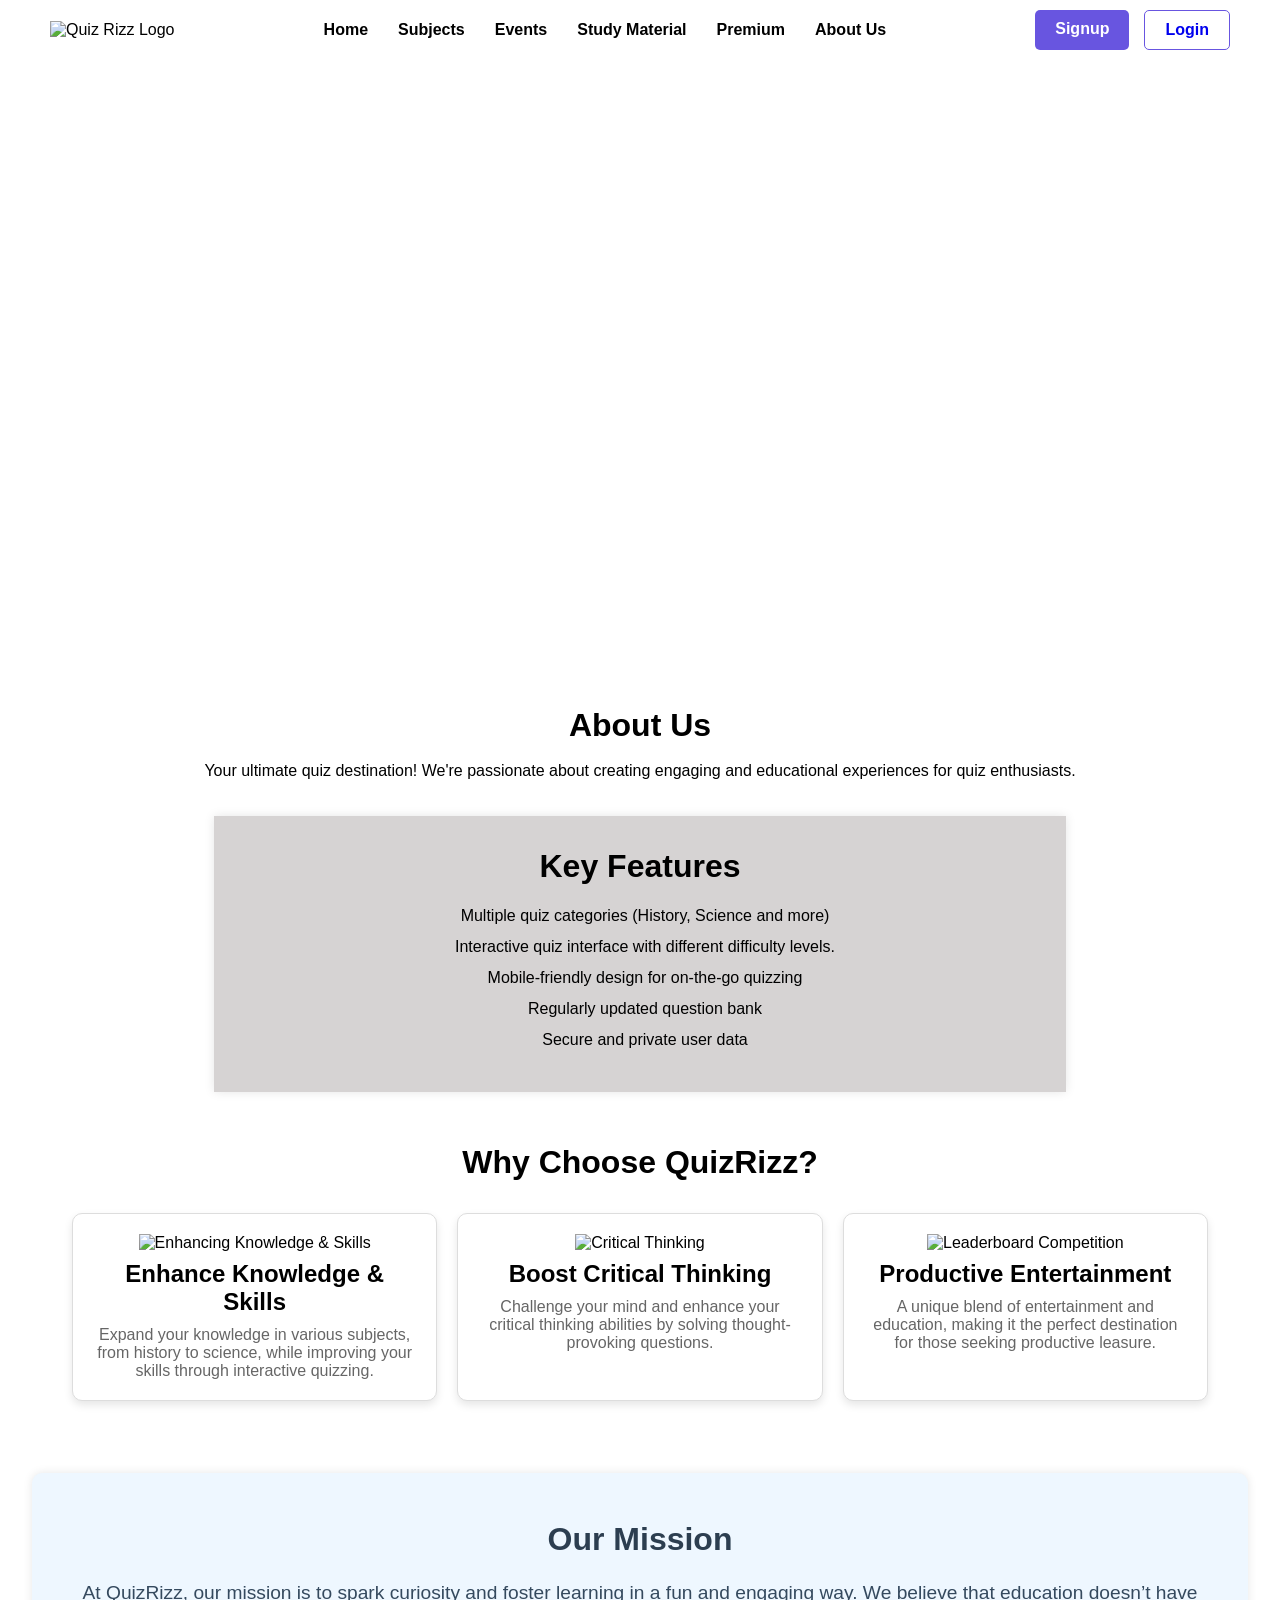
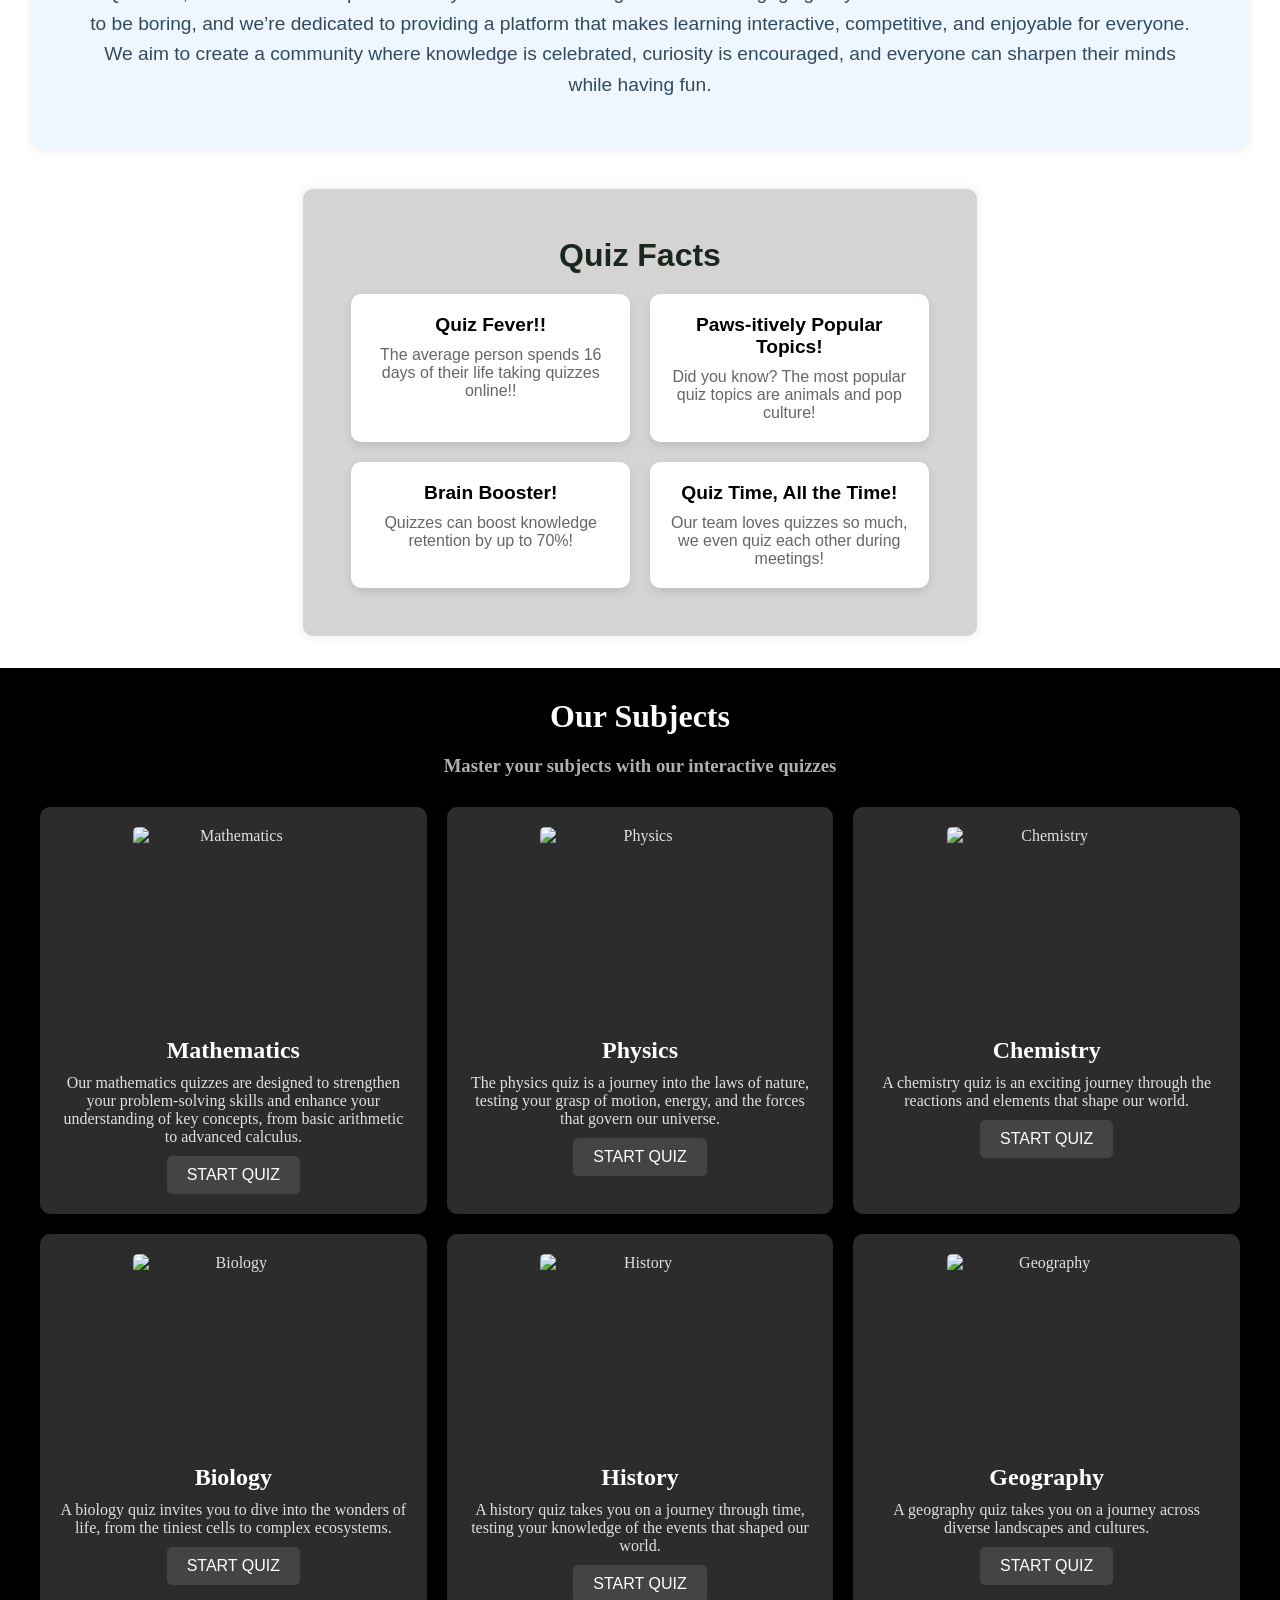
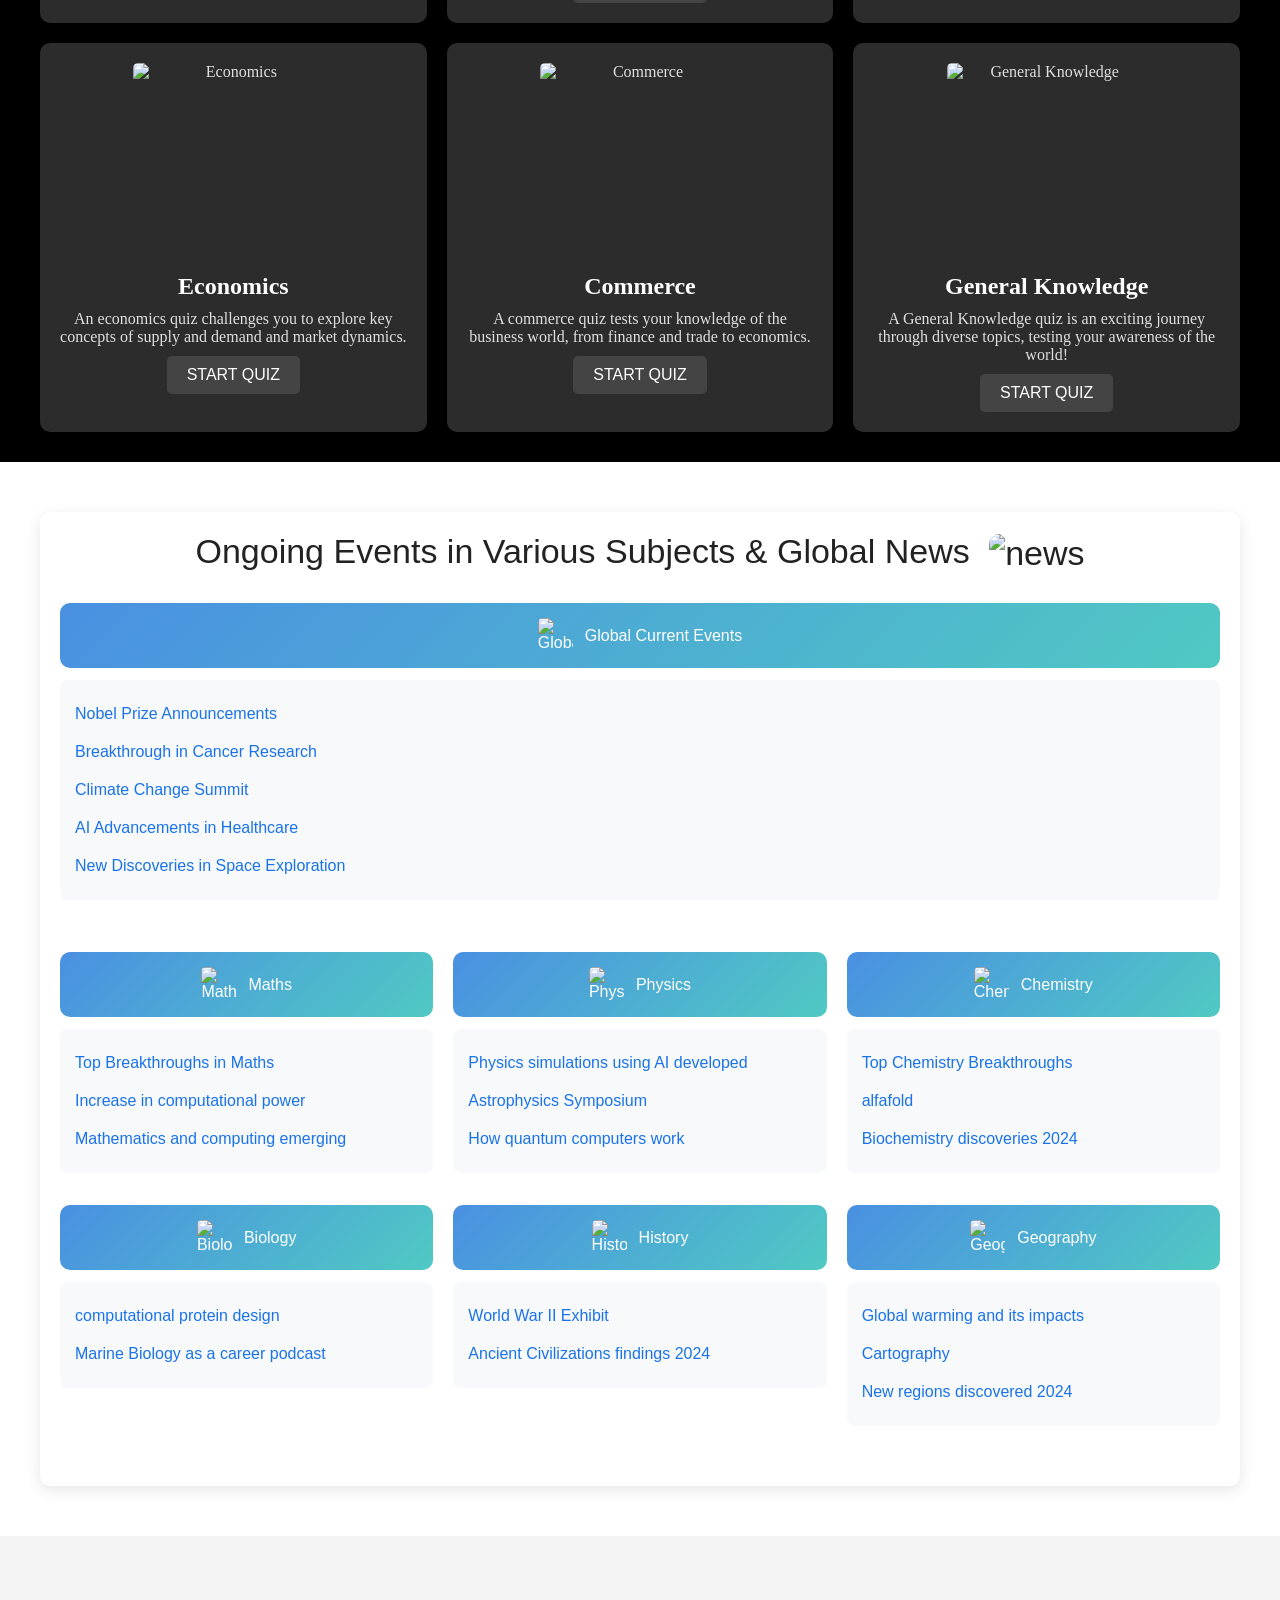
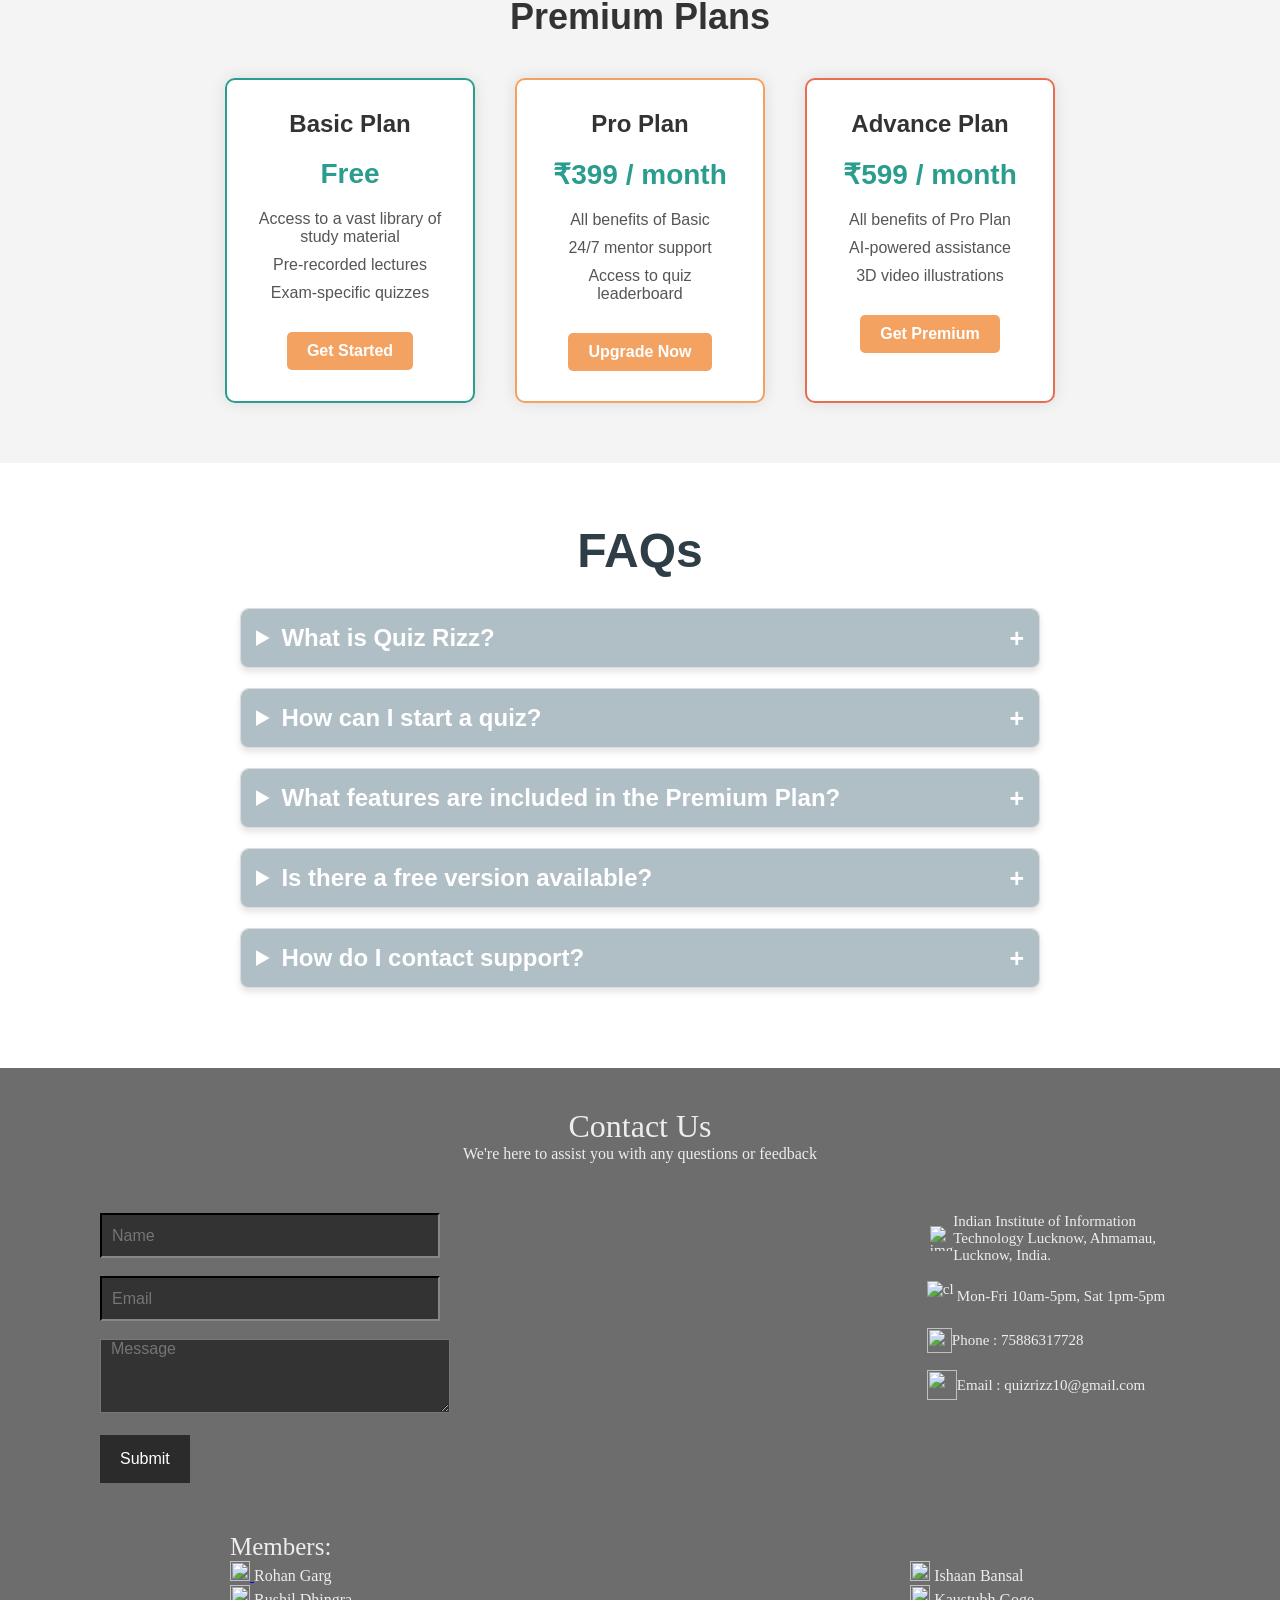
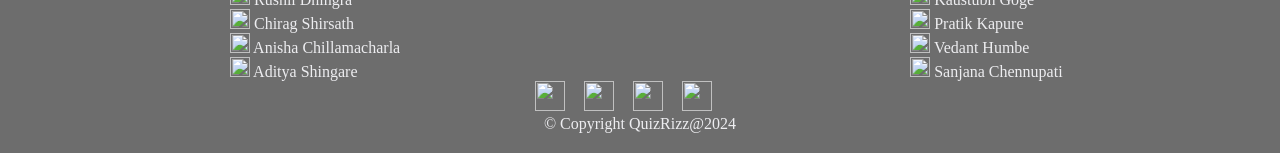
==== commit 33fecf16: "Update index.html" ====
--- a/index.html
+++ b/index.html
@@ -375,7 +375,10 @@
 
 
 
-                .containerfornews {
+
+        .containerfornews {
+            background-color: #F2F3F4;
+            color: #333;
             max-width: 1200px;
             margin: 50px auto;
             padding: 20px;
@@ -448,6 +451,7 @@
             gap: 20px;
         }
 
+        
         
 
 
@@ -627,7 +631,7 @@
 
 
 
-        .footer22{
+           .footer22{
             background-color: #6D6D6D;
             margin-bottom: 0;
             padding: 20px;
@@ -775,6 +779,15 @@
     margin-left: 210px;
     font-size: 25px;
   }
+  .social-icons img{
+    height: 30px;
+    width: 30px;
+    margin-left: 15px;
+    
+  }
+  .social-icons{
+    margin-left: 500px;
+  }
 
     </style>
 </head>
@@ -785,11 +798,12 @@
             <img src="https://custom-images.strikinglycdn.com/res/hrscywv4p/image/upload/c_limit,fl_lossy,h_300,w_300,f_auto,q_auto/18018203/434482_69931.png" alt="Quiz Rizz Logo">
         </div>
         <ul class="nav-links">
-            <li><a href="#">Home</a></li>
-            <li><a href="#">Subjects</a></li>
+            <li><a href="#1">Home</a></li>
+            <li><a href="#2">Subjects</a></li>
+            <li><a href="#3">Events</a></li>
             <li><a href="#">Study Material</a></li>
-            <li><a href="#">Premium</a></li>
-            <li><a href="#">About Us</a></li>
+            <li><a href="#4">Premium</a></li>
+            <li><a href="#6">About Us</a></li>
         </ul>
         <div class="auth-buttons">
             <a href="Signup.html" class="signup-btn">Signup</a>
@@ -800,13 +814,13 @@
 
     
     <section class="hero">
-        <div class="content">
+        <div class="content" id="1" >
             <h1>Welcome to QUIZ RIZZ</h1>
             <p>The ultimate quiz platform for students</p>
         </div>
     </section>
 
-    <main class="Aboutusmain">
+    <main class="Aboutusmain" id="6">
         <h1>About Us</h1>
 
             <br>
@@ -885,7 +899,7 @@
 </main>
 
 
-    <div class="quiz">
+    <div class="quiz" id="2">
         <h1 class="k">Our Subjects</h1>
         <h3 class="a">Master your subjects with our interactive quizzes</h3>
         <div class="ktube">
@@ -956,7 +970,7 @@
 
 
 
-        <div class="containerfornews">
+    <div class="containerfornews" id="3">
         <div class="title-header">
             Ongoing Events in Various Subjects & Global News
             <img src="https://w7.pngwing.com/pngs/57/960/png-transparent-computer-icons-online-newspaper-news-media-others-text-label-orange-thumbnail.png" alt="news">
@@ -1039,7 +1053,7 @@
 
             <article class="dropdown">
                 <header class="dropdown-header" aria-expanded="false">
-                    <img src="https://png.pngtree.com/png-clipart/20201209/original/pngtree-geography-vector-icon-school-and-education-png-image_5515225.jpg" alt="Geography Icon">
+                    <img src="https://img.freepik.com/free-vector/earth-globe-world-cartoon-vector-icon-illustration-education-object-icon-isolated-flat-vector_138676-13140.jpg" alt="Geography Icon">
                     Geography
                 </header>
                 <div class="dropdown-content">
@@ -1054,7 +1068,7 @@
     
 
 
-    <div class="premium-section">
+    <div class="premium-section" id="4">
         <h2>Premium Plans</h2>
         <div class="plans">
 
@@ -1132,7 +1146,7 @@
         </section>
 
 
-    <div class="footer22">
+  <div class="footer22">
         <h1 class="fh">Contact Us</h1>
         <p class="fp">We're here to assist you with any questions or feedback</p>
         <div class="containerfoot">
@@ -1165,7 +1179,7 @@
 
 
 
-        <p class="fhead">Members:</p><br>
+        <p class="fhead">Members:</p>
 
         <div class="linkedinpr">
             
@@ -1189,8 +1203,24 @@
                     </div>
         </div>
 
-        <br><p class="cpr">&copy; Copyright QuizRizz@2024</p>
+
+        <div class="social-icons">
+            
+           <a href="/"><img src="https://cdn2.iconfinder.com/data/icons/2018-social-media-app-logos/1000/2018_social_media_popular_app_logo_instagram-512.png"></a>
+      
+      <a href="/"><img src="https://cdn-icons-png.flaticon.com/512/124/124021.png"></a>
+      <a href="/"><img src="https://i.pinimg.com/564x/6b/ab/30/6bab3017350ca04c6fa05569672bd31e.jpg"></a>
+      <a href="/"><img src="https://art.pixilart.com/47700d2e75da.png"></a>
+        </div>
+
+
+
+
+
+
+        <p class="cpr">&copy; Copyright QuizRizz@2024</p>
     </div>
+
 
     
 </body>
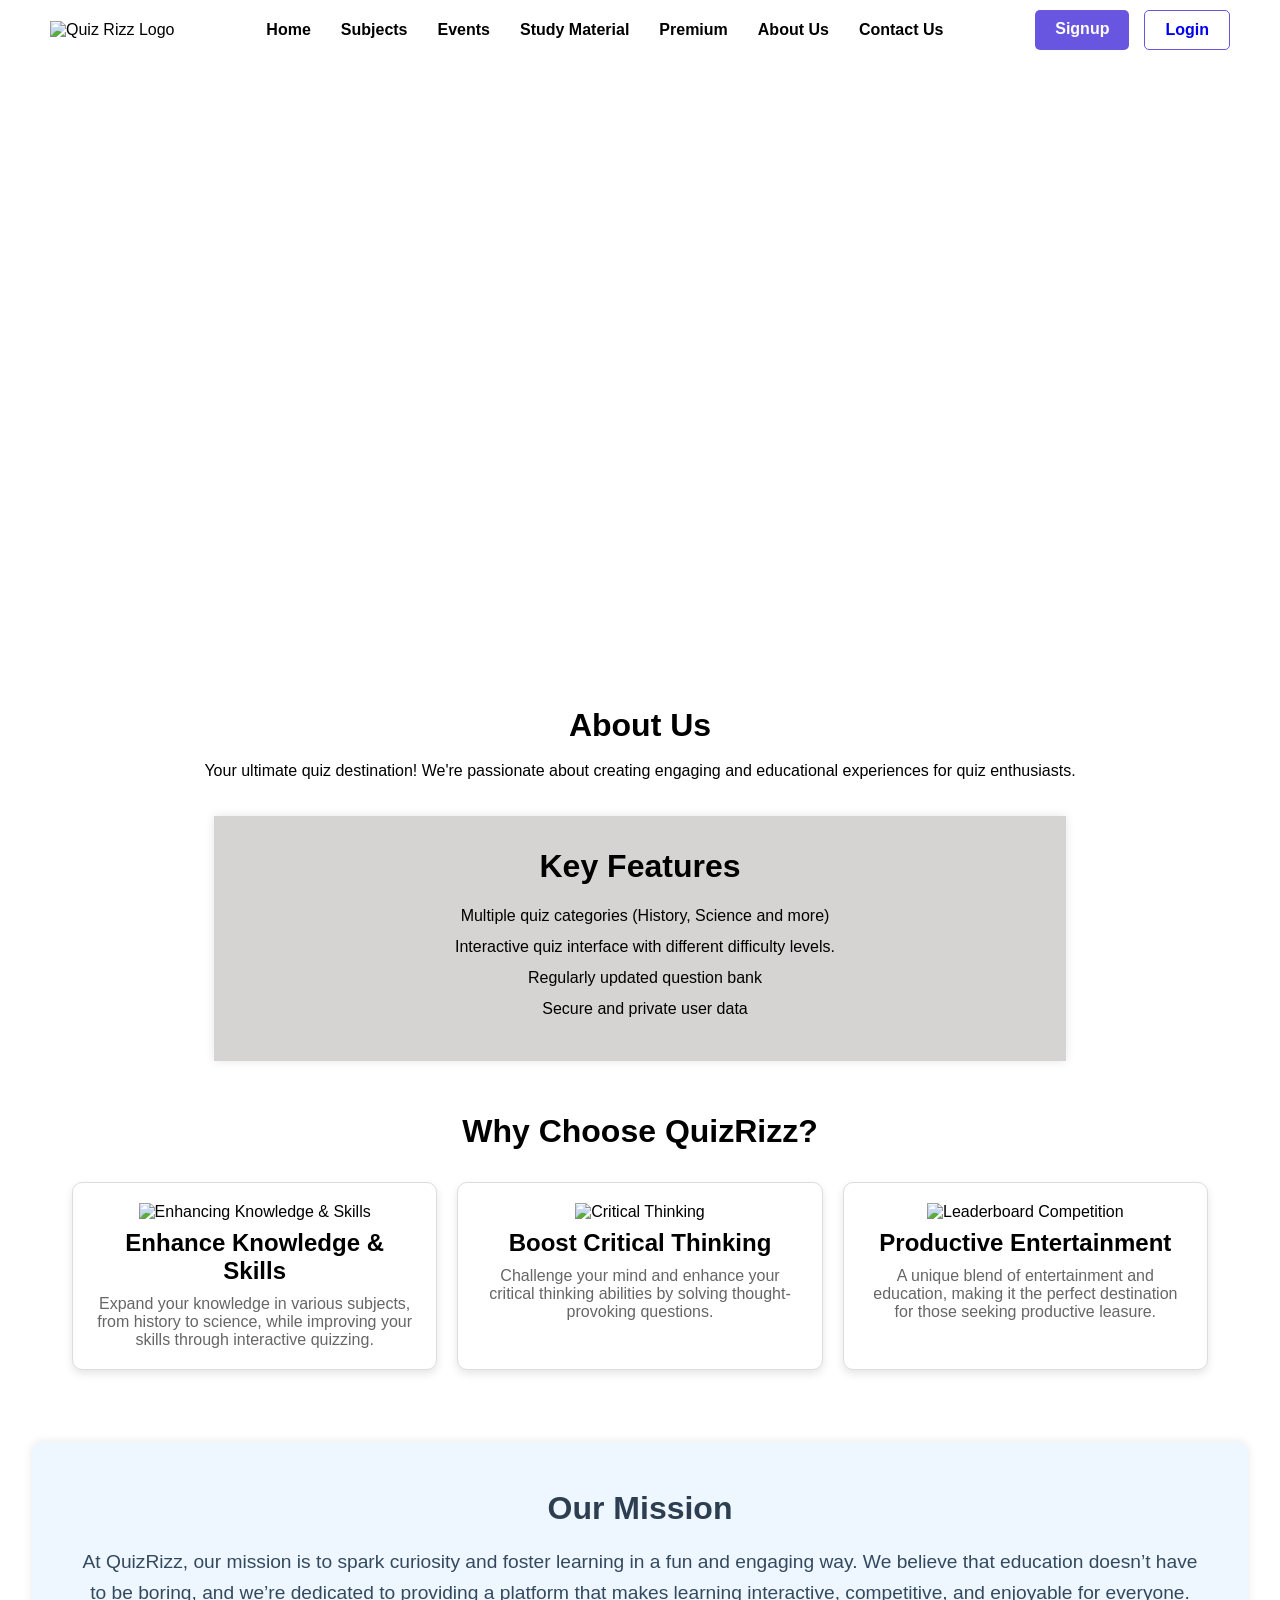
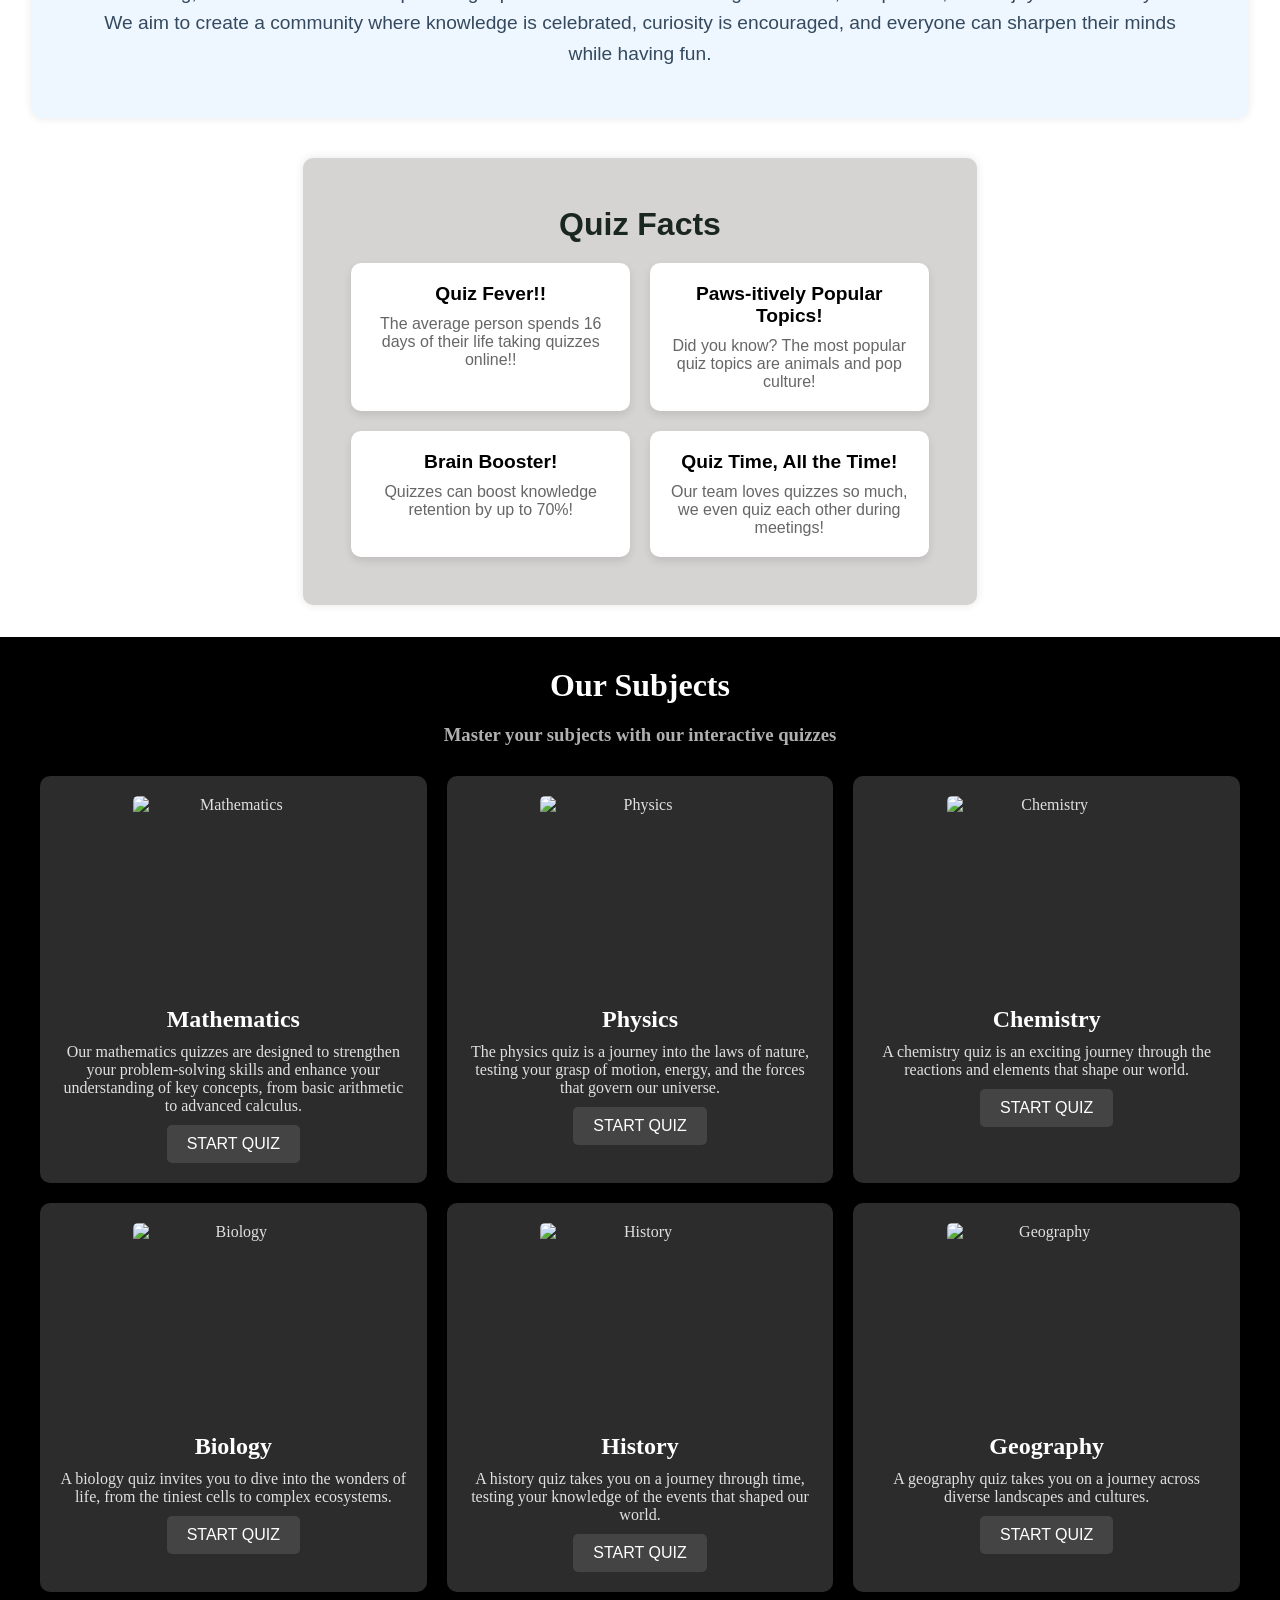
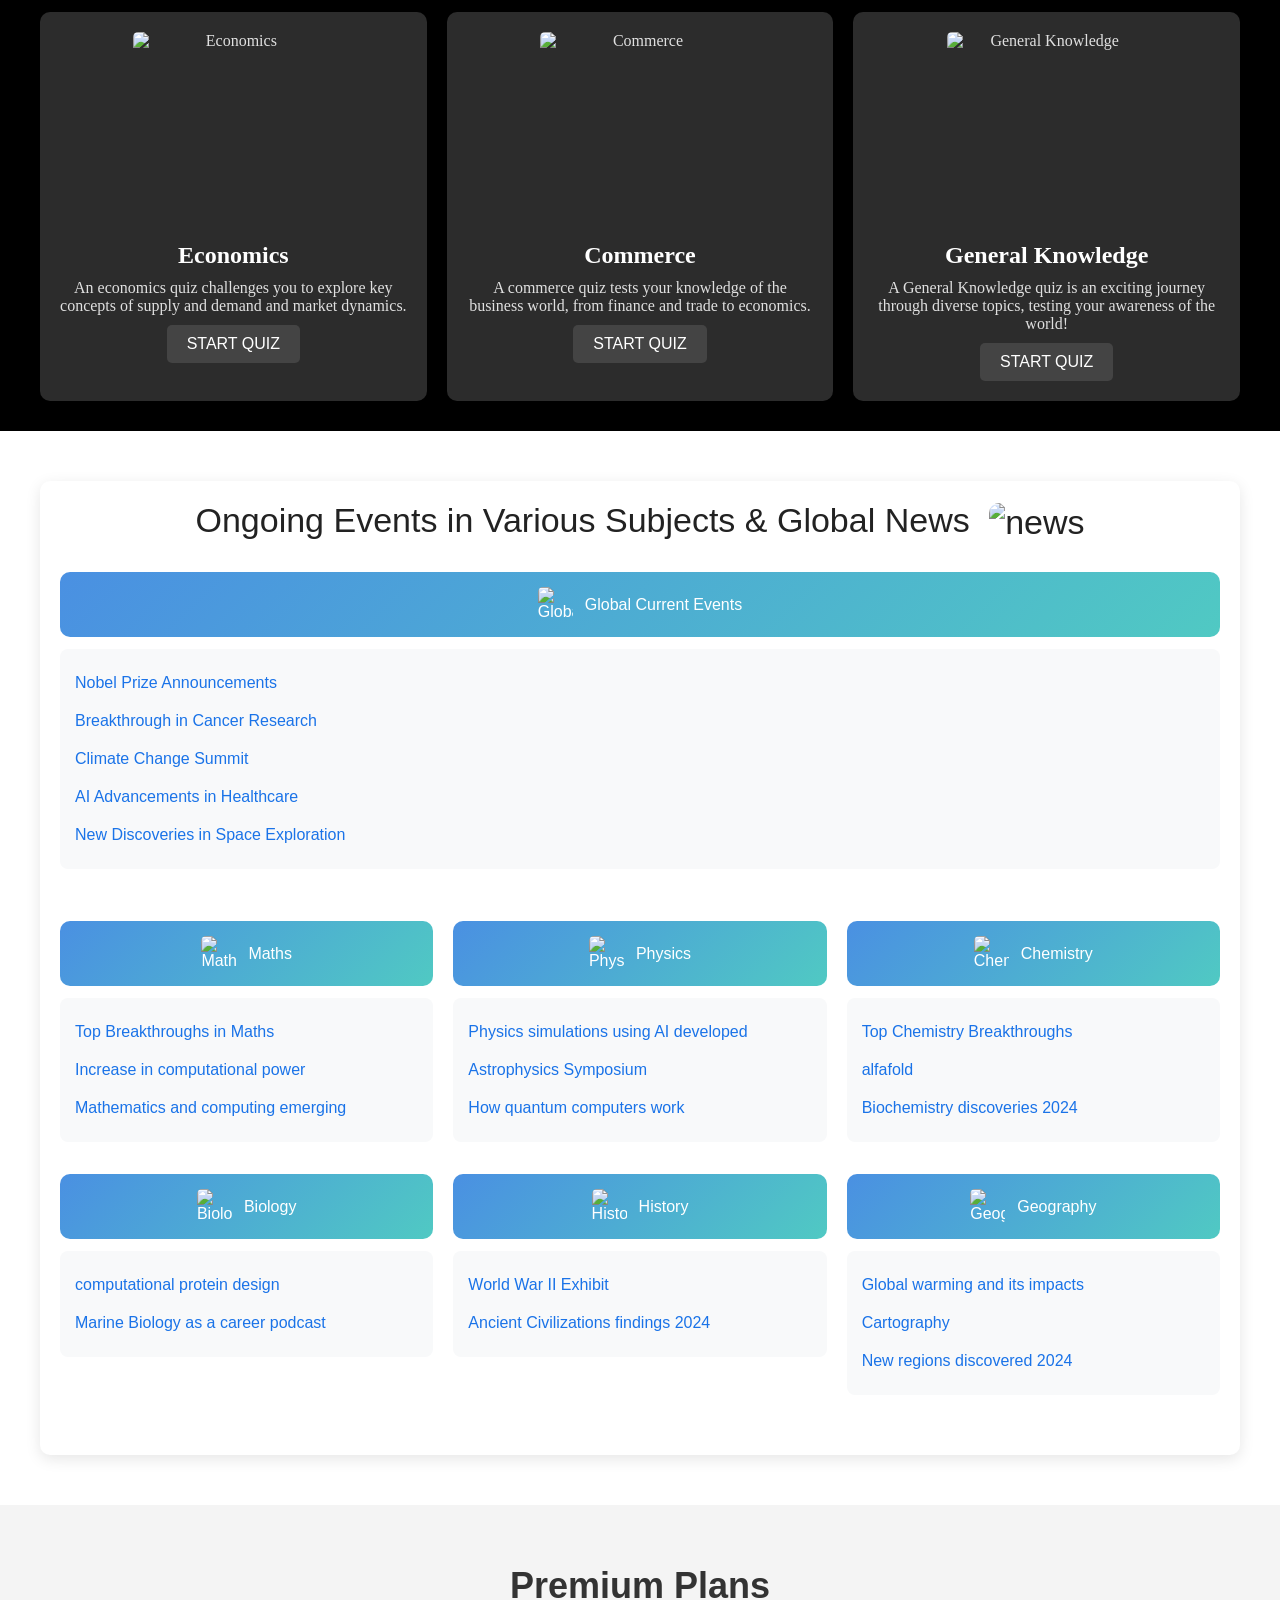
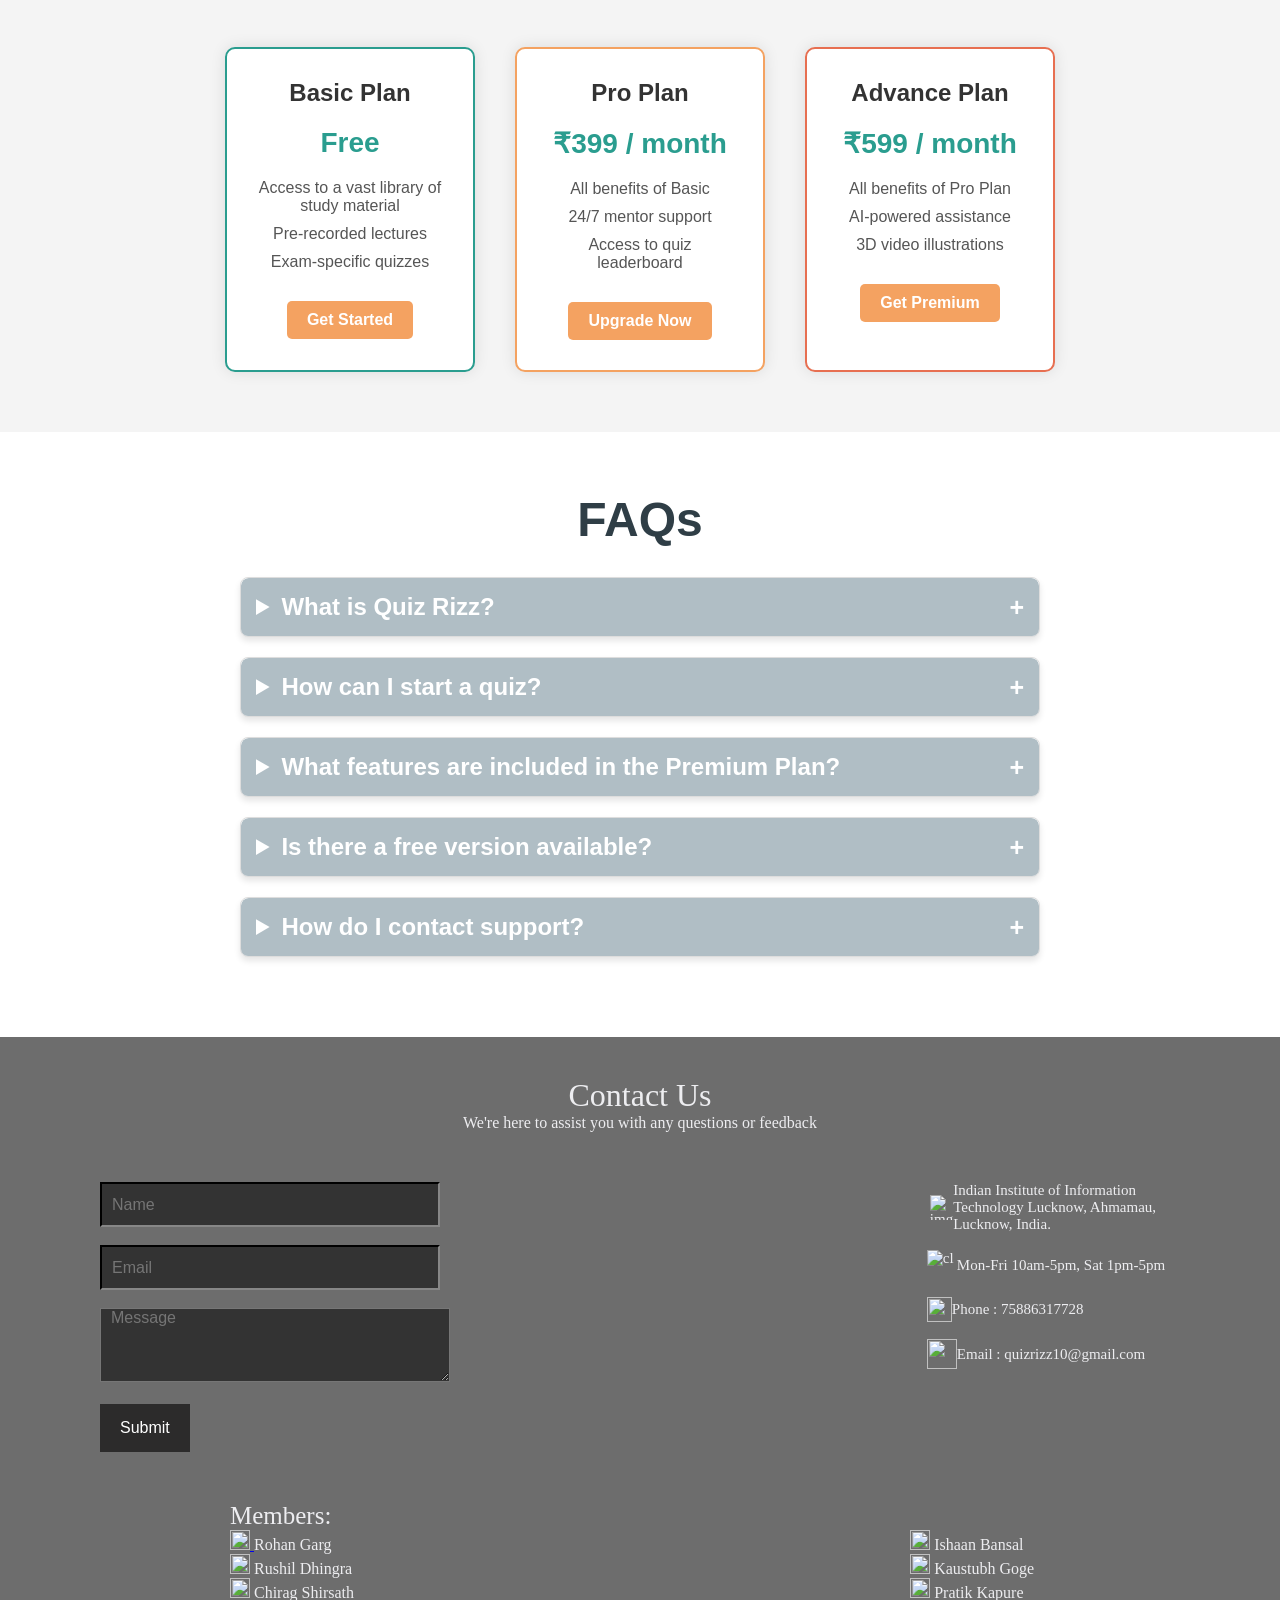
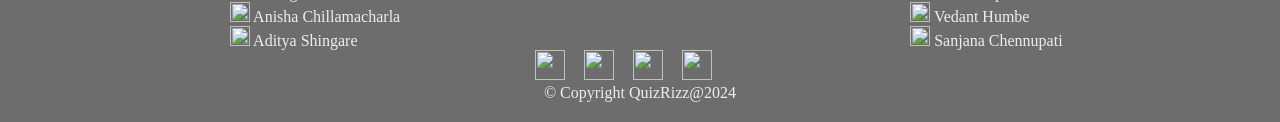
==== commit 6447a8bd: "Update index.html" ====
--- a/index.html
+++ b/index.html
@@ -804,6 +804,7 @@
             <li><a href="#">Study Material</a></li>
             <li><a href="#4">Premium</a></li>
             <li><a href="#6">About Us</a></li>
+            <li><a href="#">Contact Us</a></li>
         </ul>
         <div class="auth-buttons">
             <a href="Signup.html" class="signup-btn">Signup</a>
@@ -834,7 +835,6 @@
         <ul>
             <li><i class="fas fa-check-star"></i> Multiple quiz categories (History, Science and more)</li>
             <li><i class="fas fa-check-star"></i> Interactive quiz interface with different difficulty levels.</li>
-            <li><i class="fas fa-check-star"></i> Mobile-friendly design for on-the-go quizzing</li>
             <li><i class="fas fa-check-star"></i> Regularly updated question bank</li>
             <li><i class="fas fa-check-star"></i> Secure and private user data</li>
         </ul>
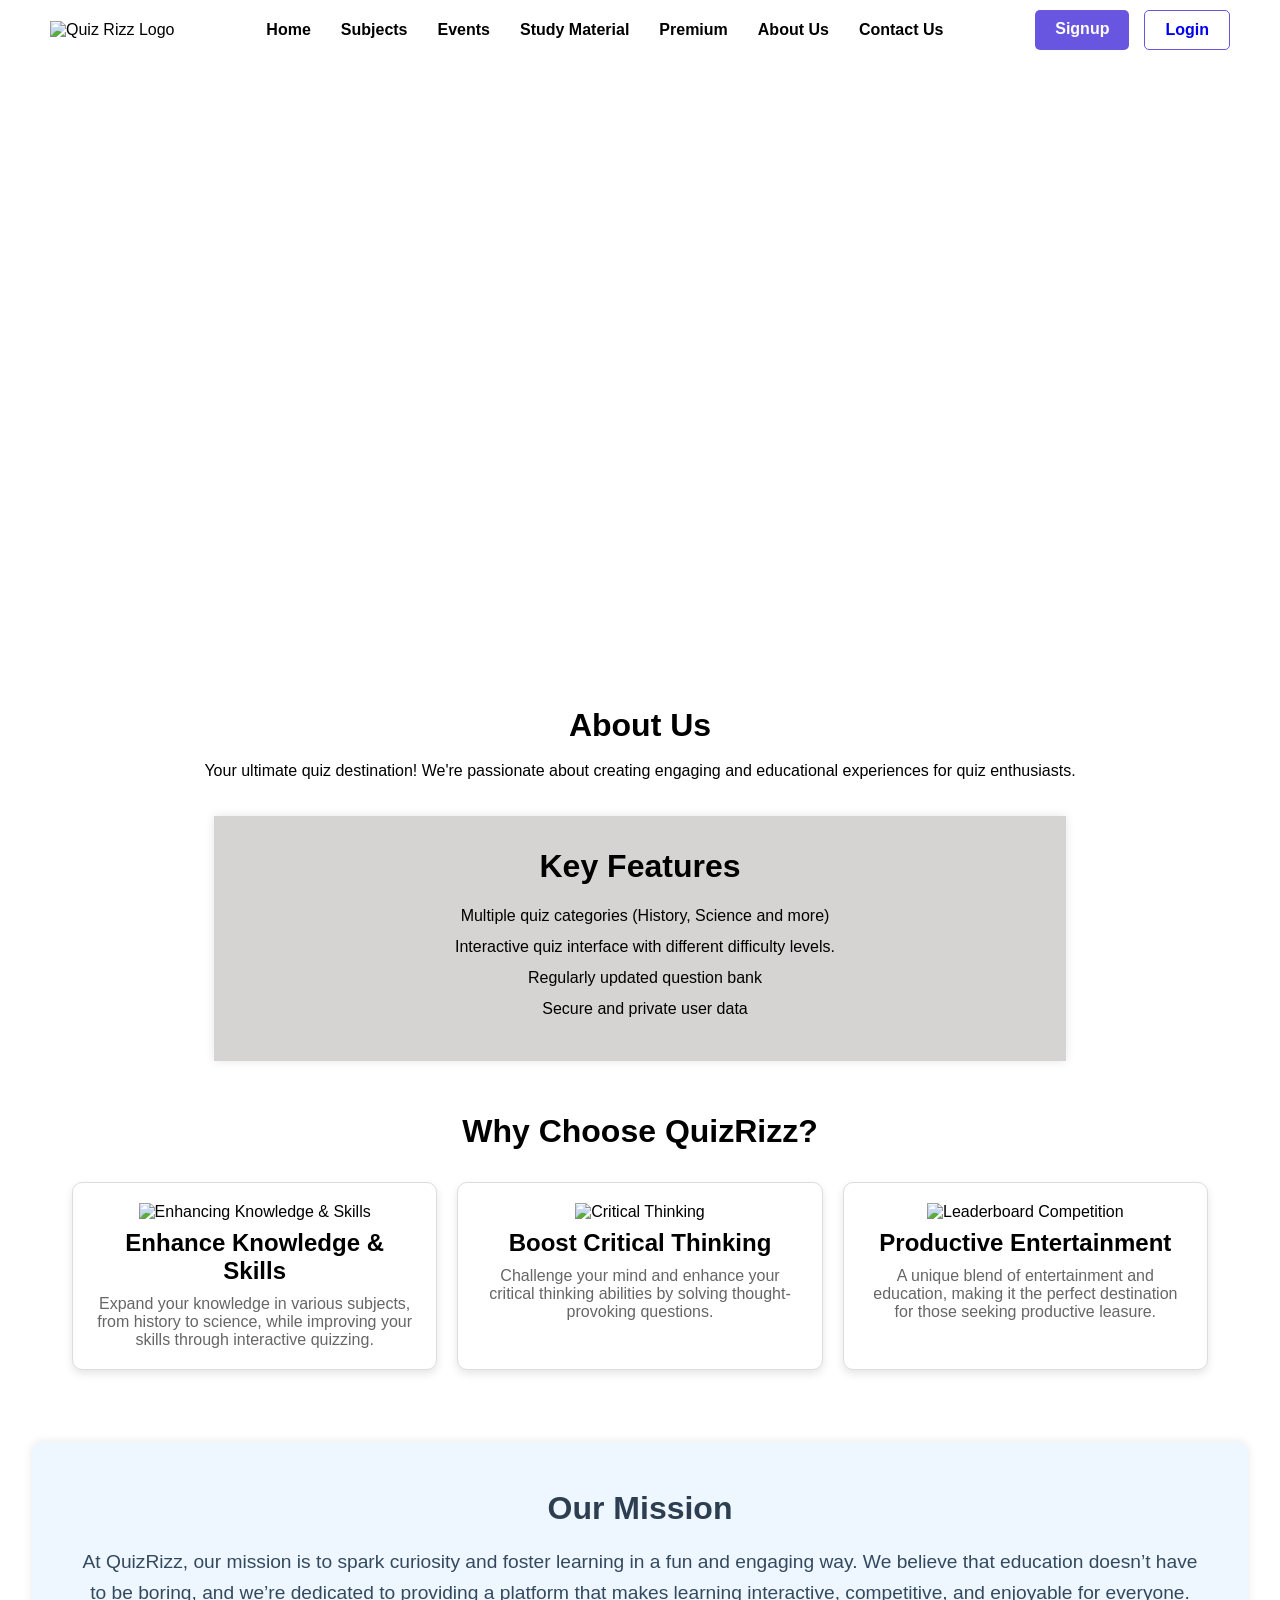
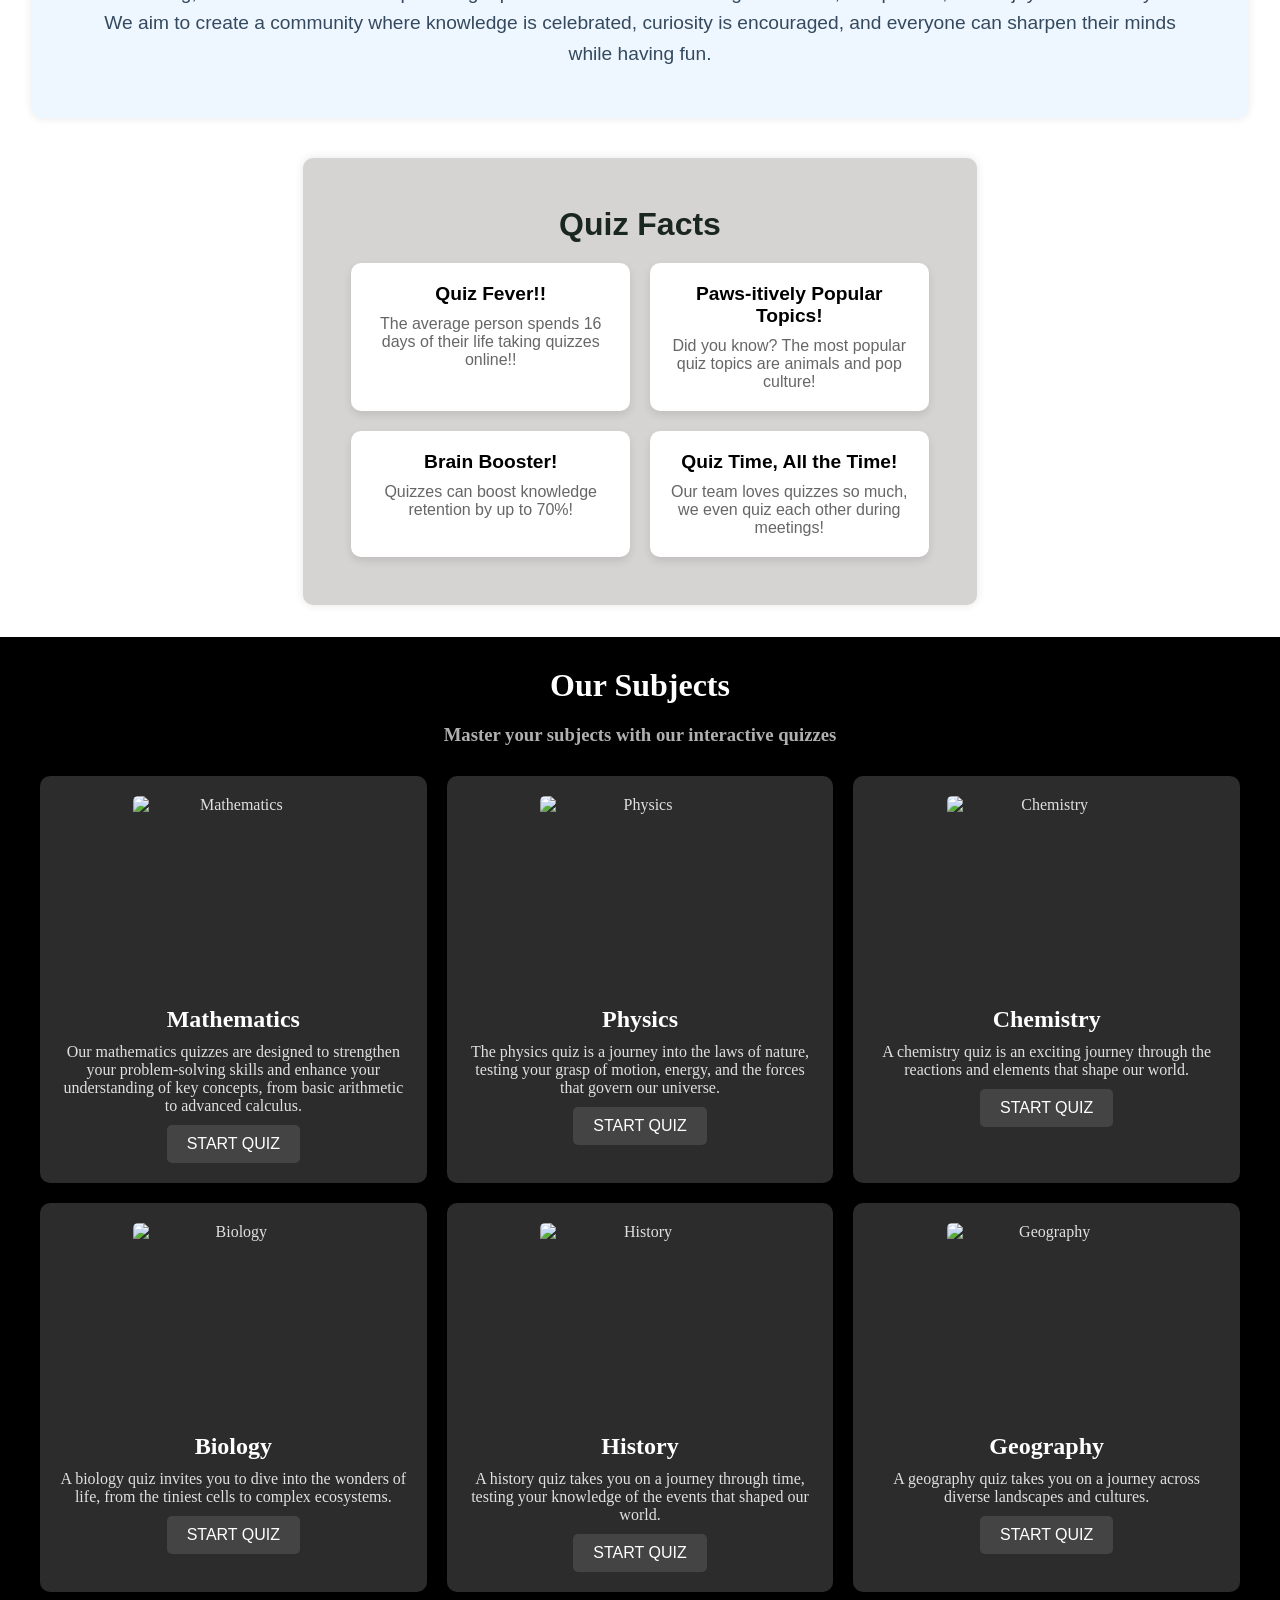
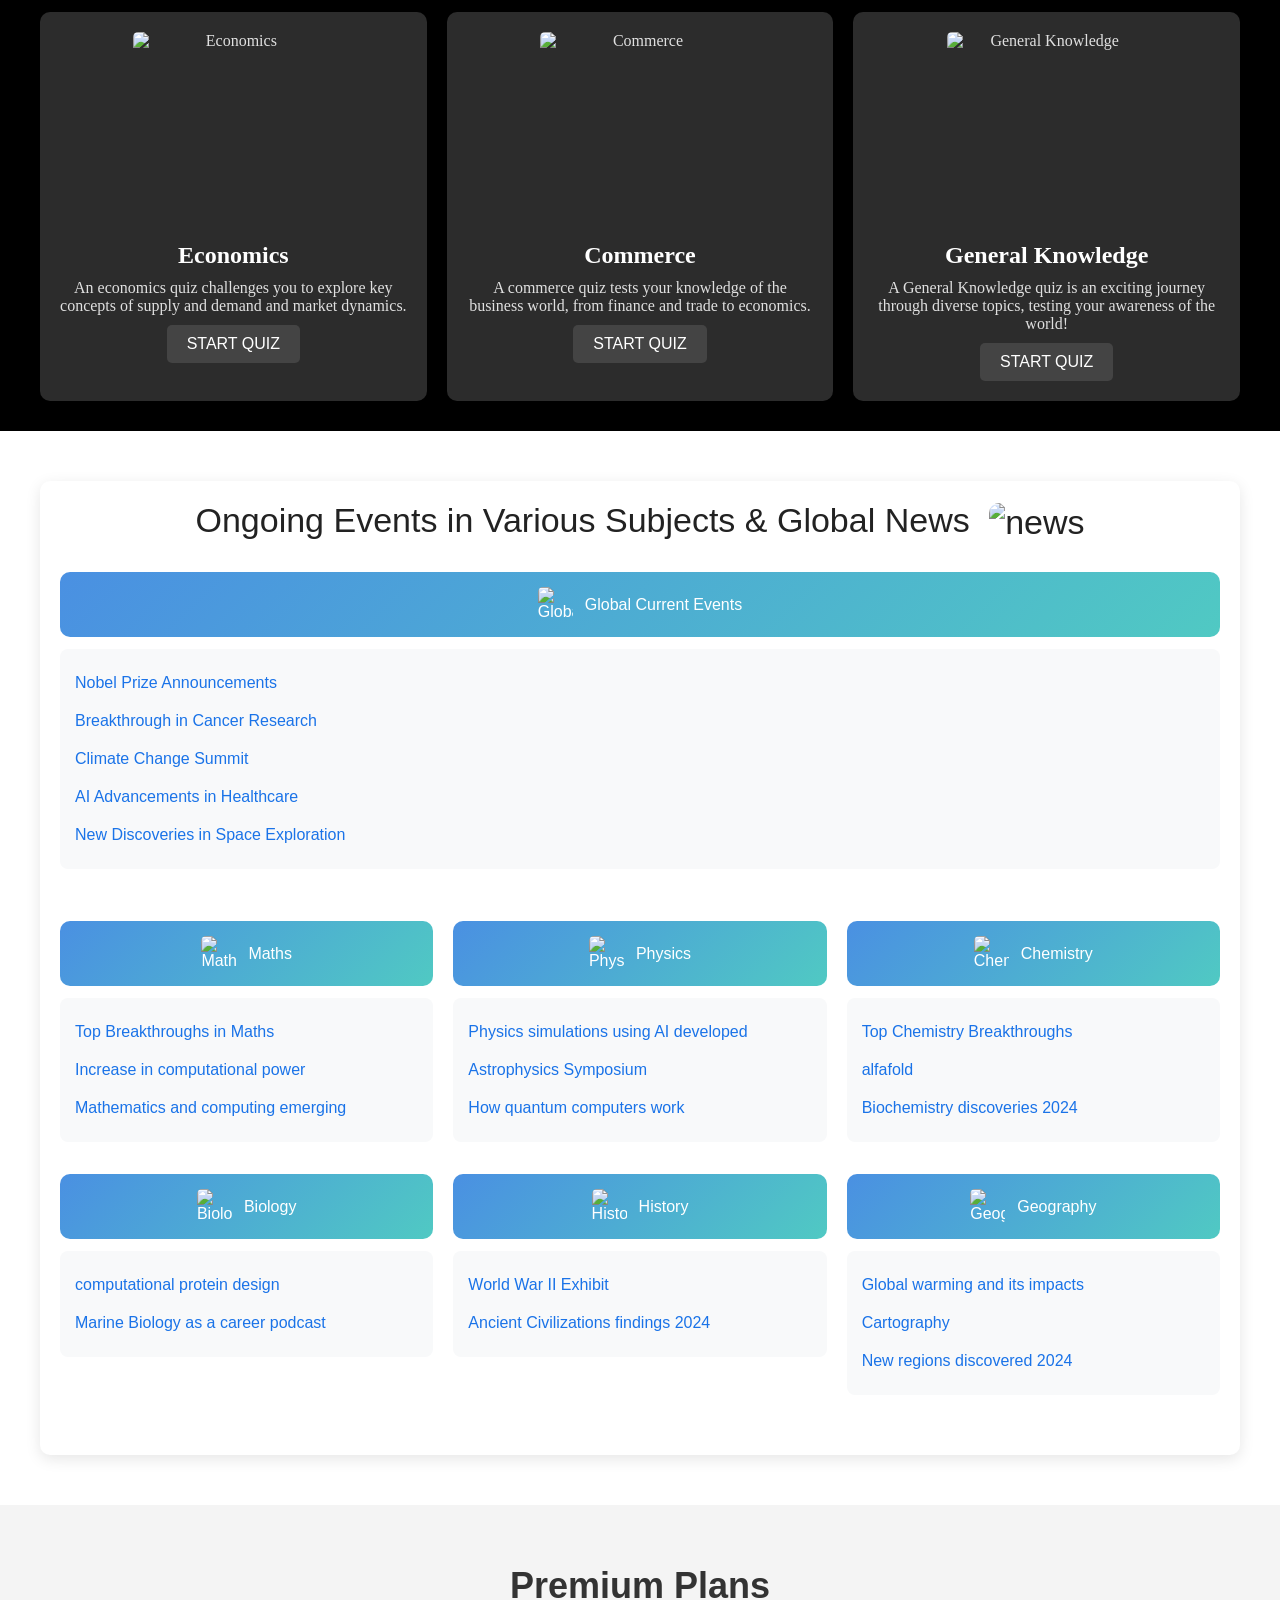
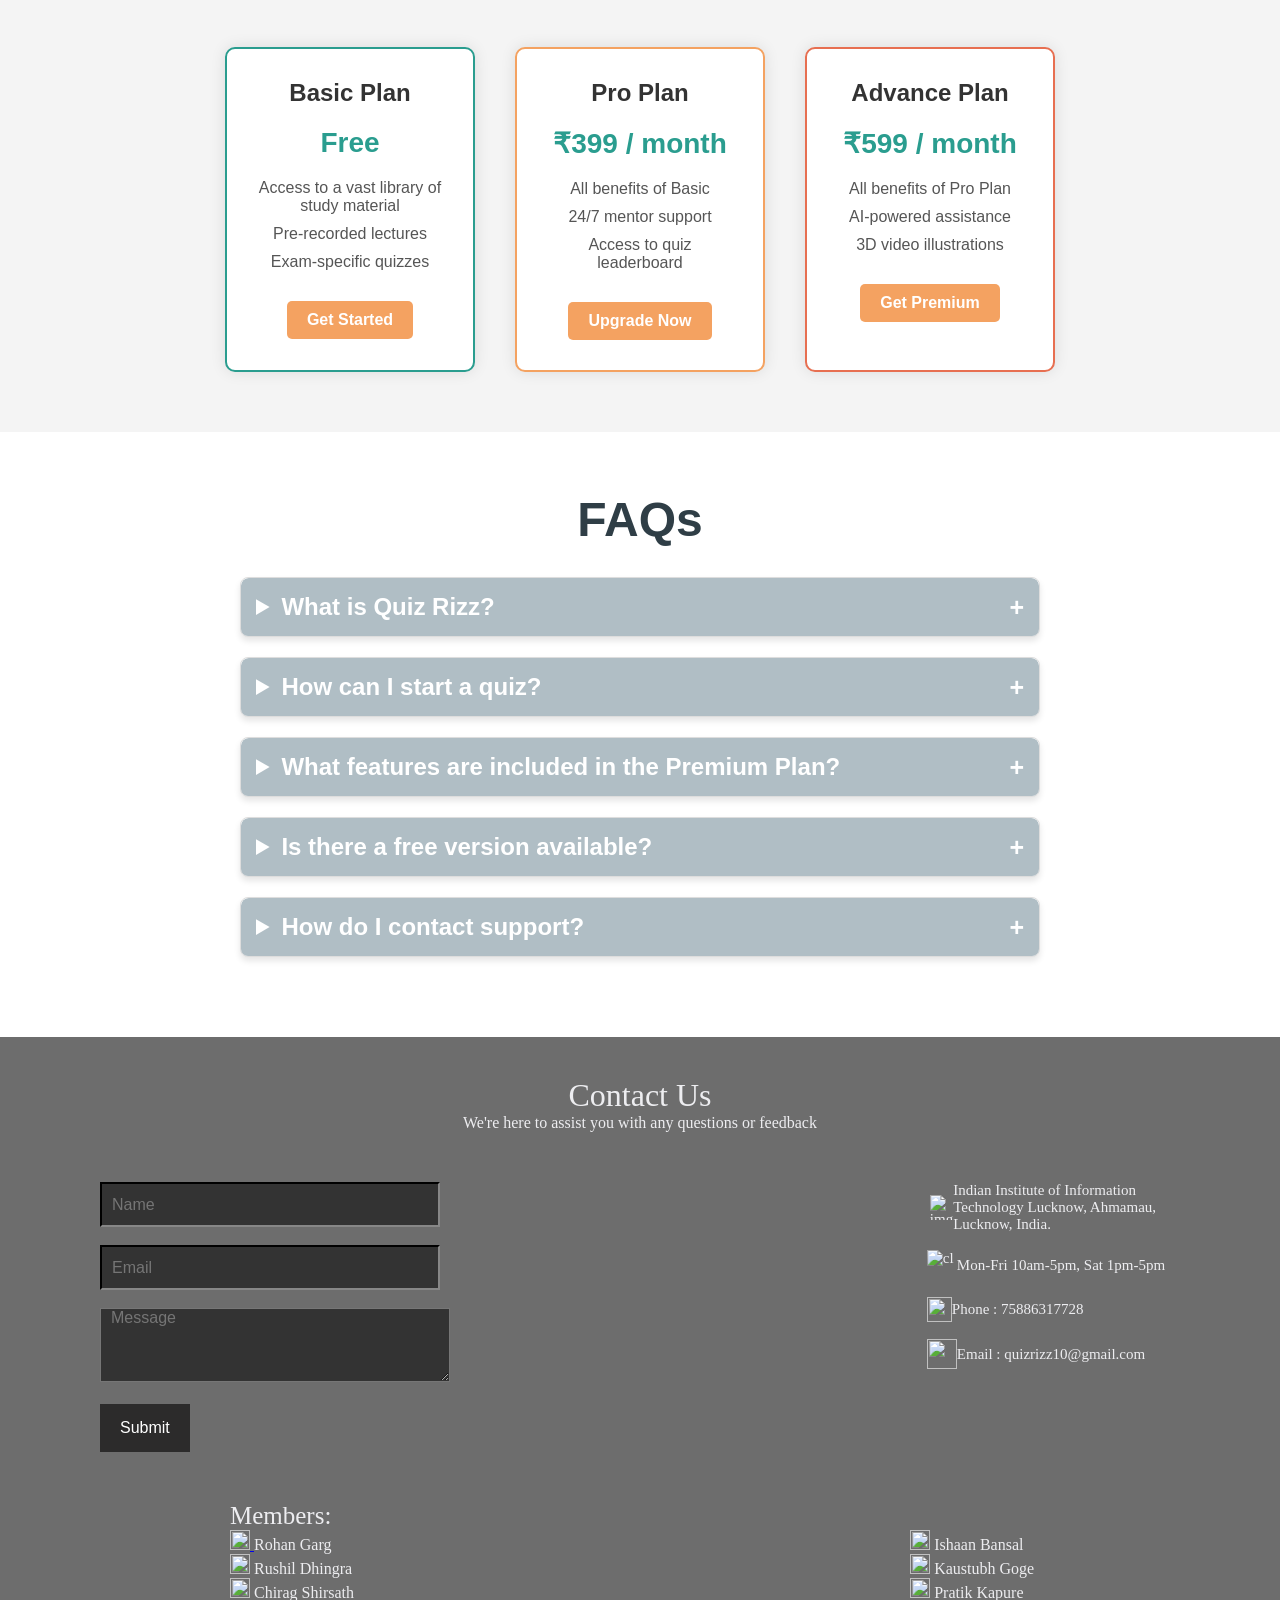
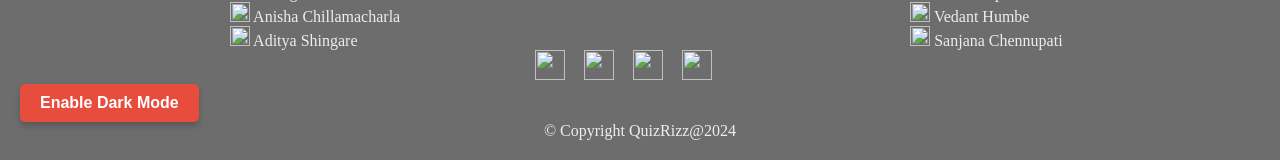
==== commit 023fd6db: "Updated index.html to enhance footer and dark mode functionality" ====
--- a/index.html
+++ b/index.html
@@ -788,6 +788,42 @@
   .social-icons{
     margin-left: 500px;
   }
+  #dark-mode-toggle{
+   
+      
+    
+    background-color: #e74c3c;
+    color: #ffffff; 
+    padding: 10px 20px;
+    border: none;
+    border-radius: 5px;
+    font-size: 16px;
+    font-weight: bold;
+    cursor: pointer;
+    transition: all 0.3s ease;
+    box-shadow: 0 4px 6px rgba(0, 0, 0, 0.2);
+  }
+  
+  #dark-mode-toggle:hover {
+    background-color: #c0392b; 
+    transform: translateY(-2px);
+    box-shadow: 0 6px 8px rgba(0, 0, 0, 0.3);
+  }
+  body.dark-mode {
+    background-color: #121212;
+    color: #ffffff;
+  }
+  
+  body.dark-mode .navbar {
+    background-color: #1a1a1a;
+    color: #ffffff;
+  }
+  
+  body.dark-mode .navbar a {
+    color: #1abc9c;
+  }
+ 
+  
 
     </style>
 </head>
@@ -801,9 +837,9 @@
             <li><a href="#1">Home</a></li>
             <li><a href="#2">Subjects</a></li>
             <li><a href="#3">Events</a></li>
-            <li><a href="#">Study Material</a></li>
+            <li><a href="StudyMaterial.html">Study Material</a></li>
             <li><a href="#4">Premium</a></li>
-            <li><a href="#6">About Us</a></li>
+            <li><a href="AboutUs.html">About Us</a></li>
             <li><a href="#">Contact Us</a></li>
         </ul>
         <div class="auth-buttons">
@@ -1213,7 +1249,28 @@
       <a href="/"><img src="https://art.pixilart.com/47700d2e75da.png"></a>
         </div>
 
-
+        <footer class="text-center py-4">
+            <button id="dark-mode-toggle" class="btn btn-primary">Enable Dark Mode</button>
+          
+            <script>
+                const toggleButton = document.getElementById('dark-mode-toggle');
+
+                toggleButton.addEventListener('click', () => {
+                  const body = document.body;
+                
+                  if (body.classList.contains('dark-mode')) {
+                    body.classList.remove('dark-mode');
+                    body.classList.add('light-mode');
+                    toggleButton.textContent = 'Enable Dark Mode';
+                  } else {
+                    body.classList.remove('light-mode');
+                    body.classList.add('dark-mode');
+                    toggleButton.textContent = 'Disable Dark Mode';
+                  }
+                });
+                
+            </script>
+          </footer>
 
 
 
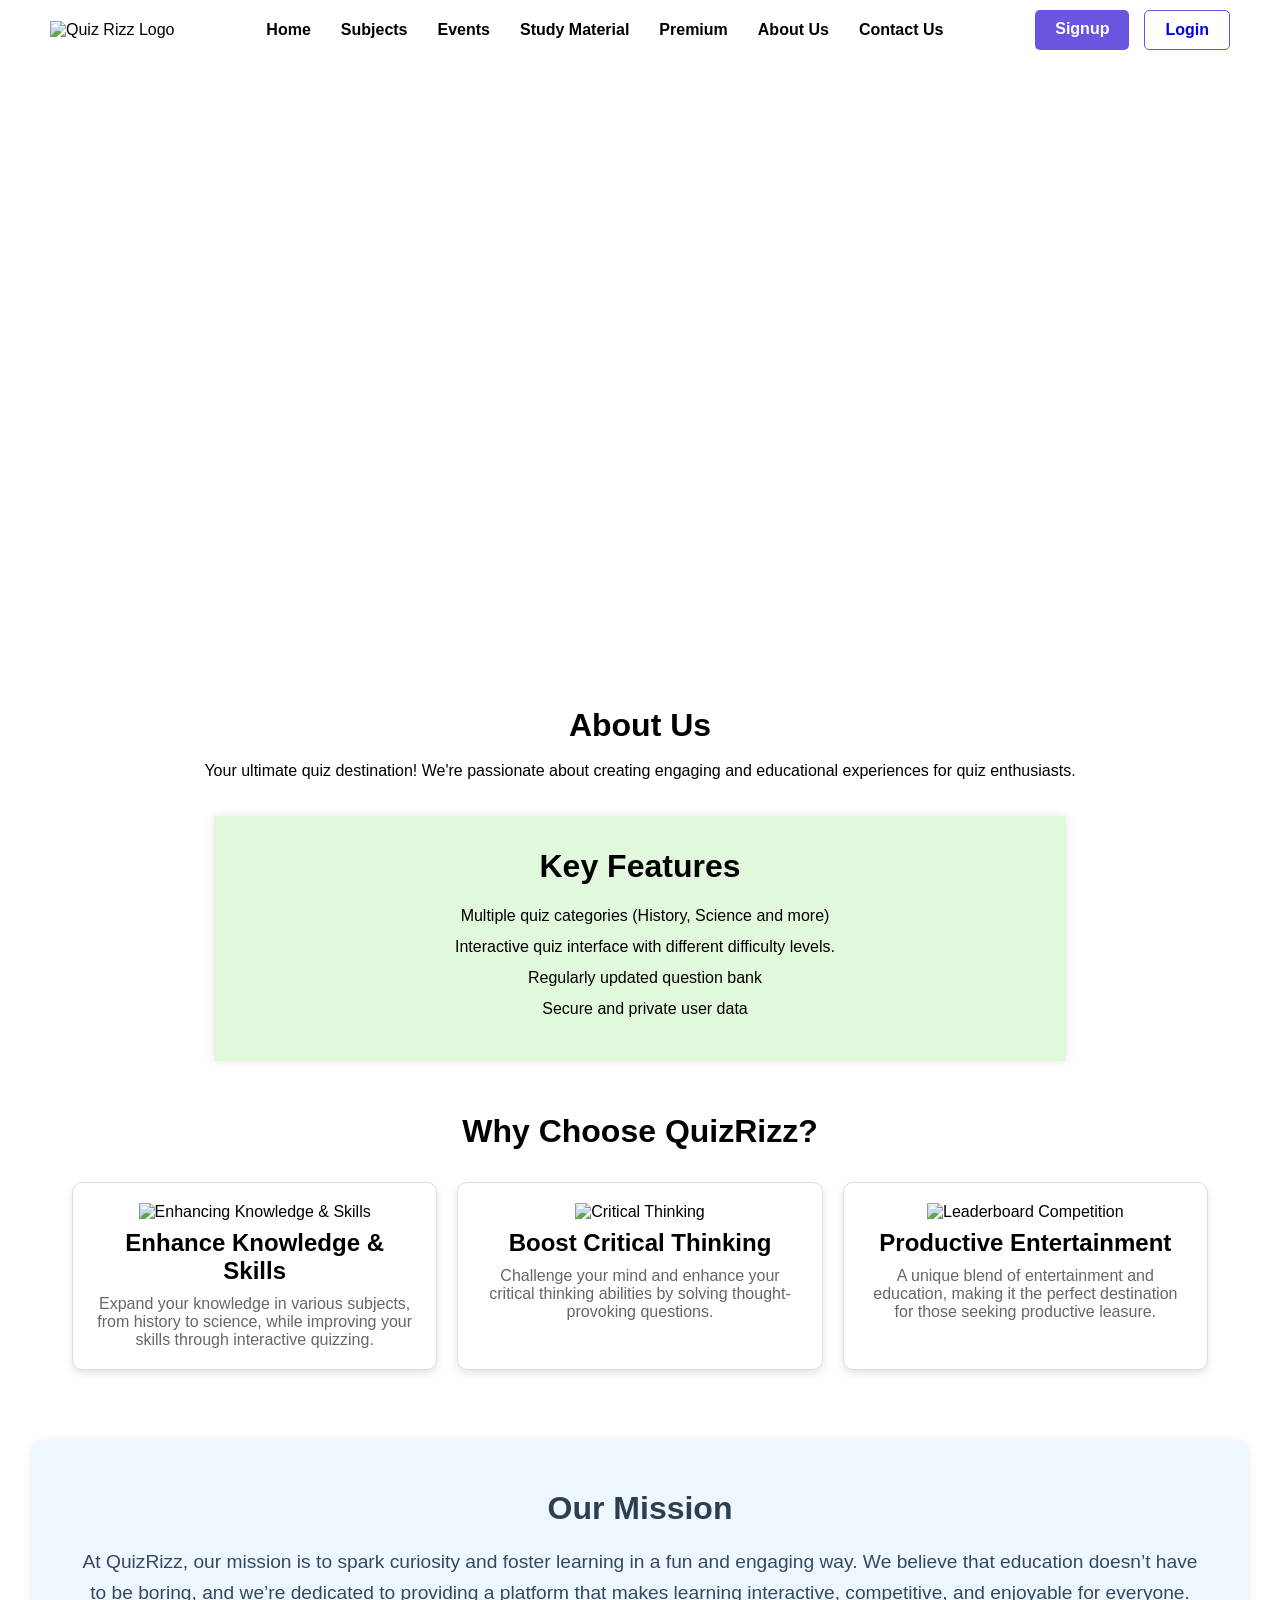
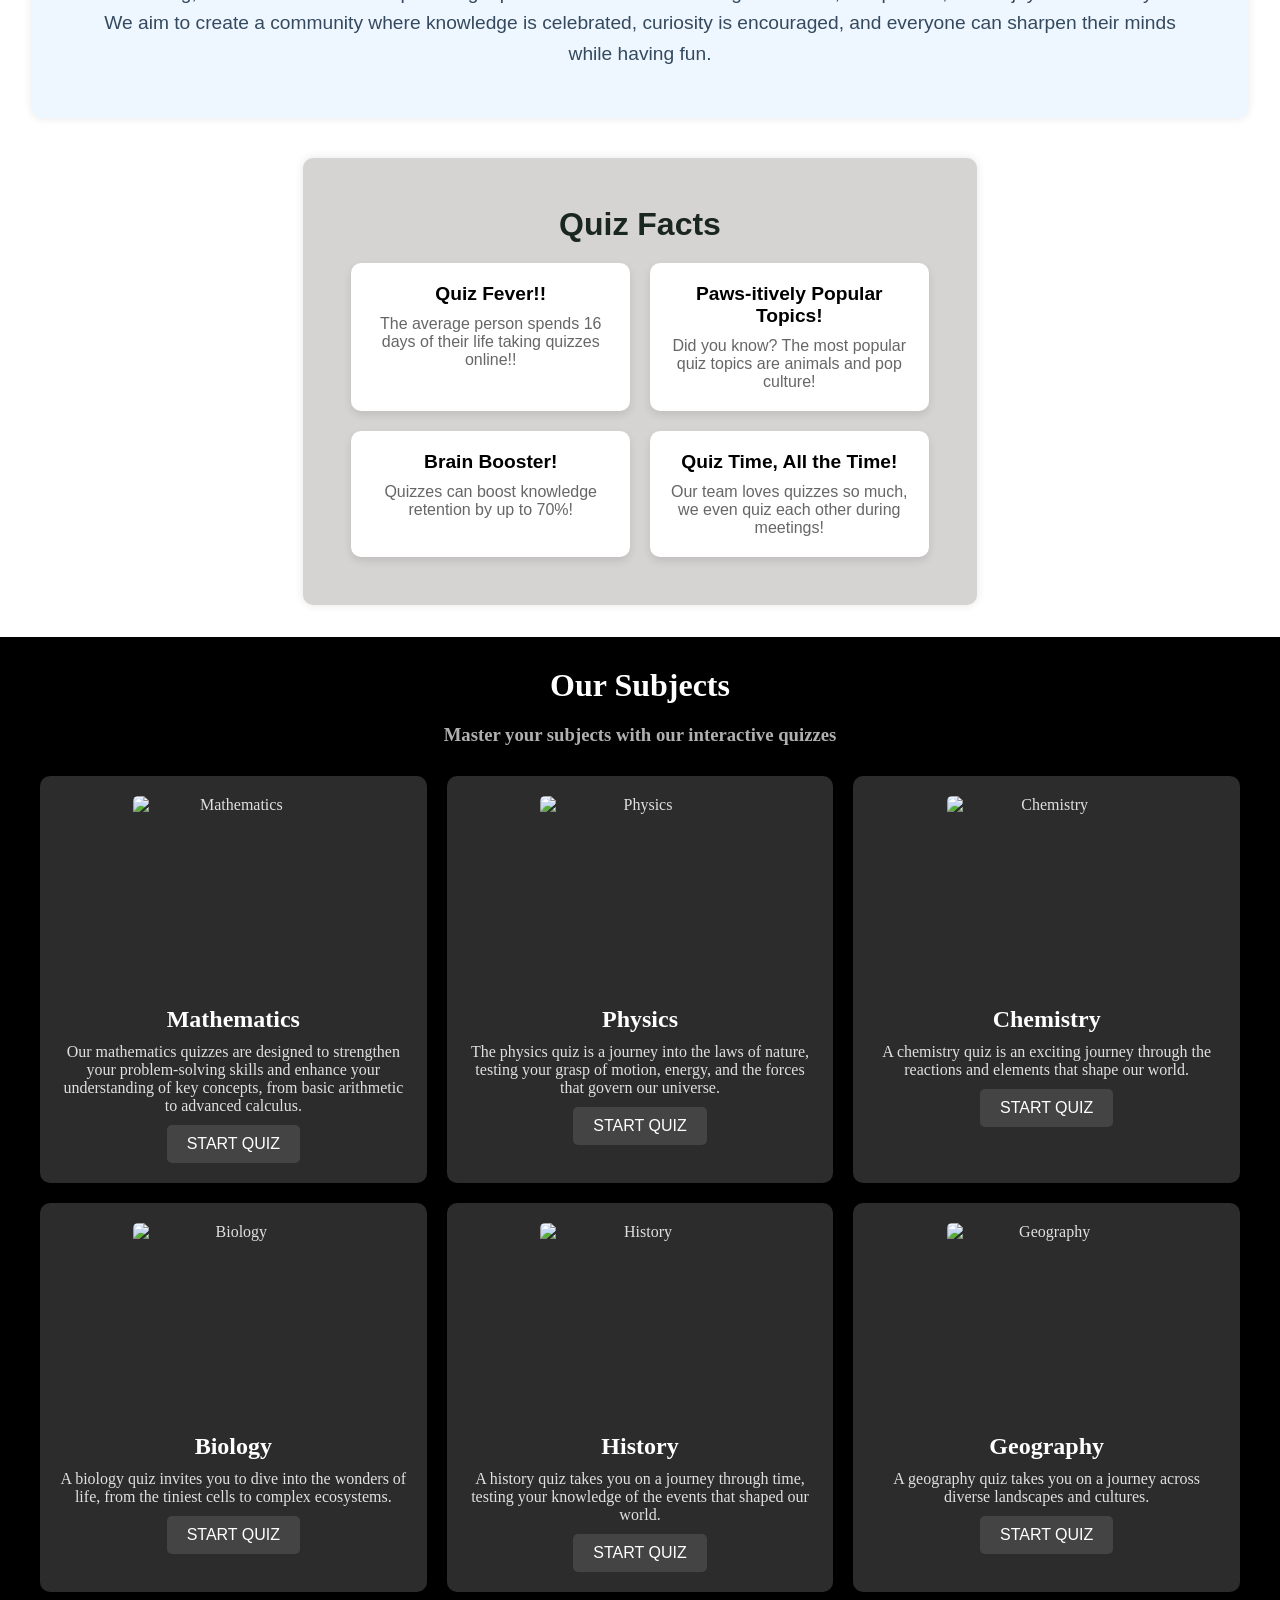
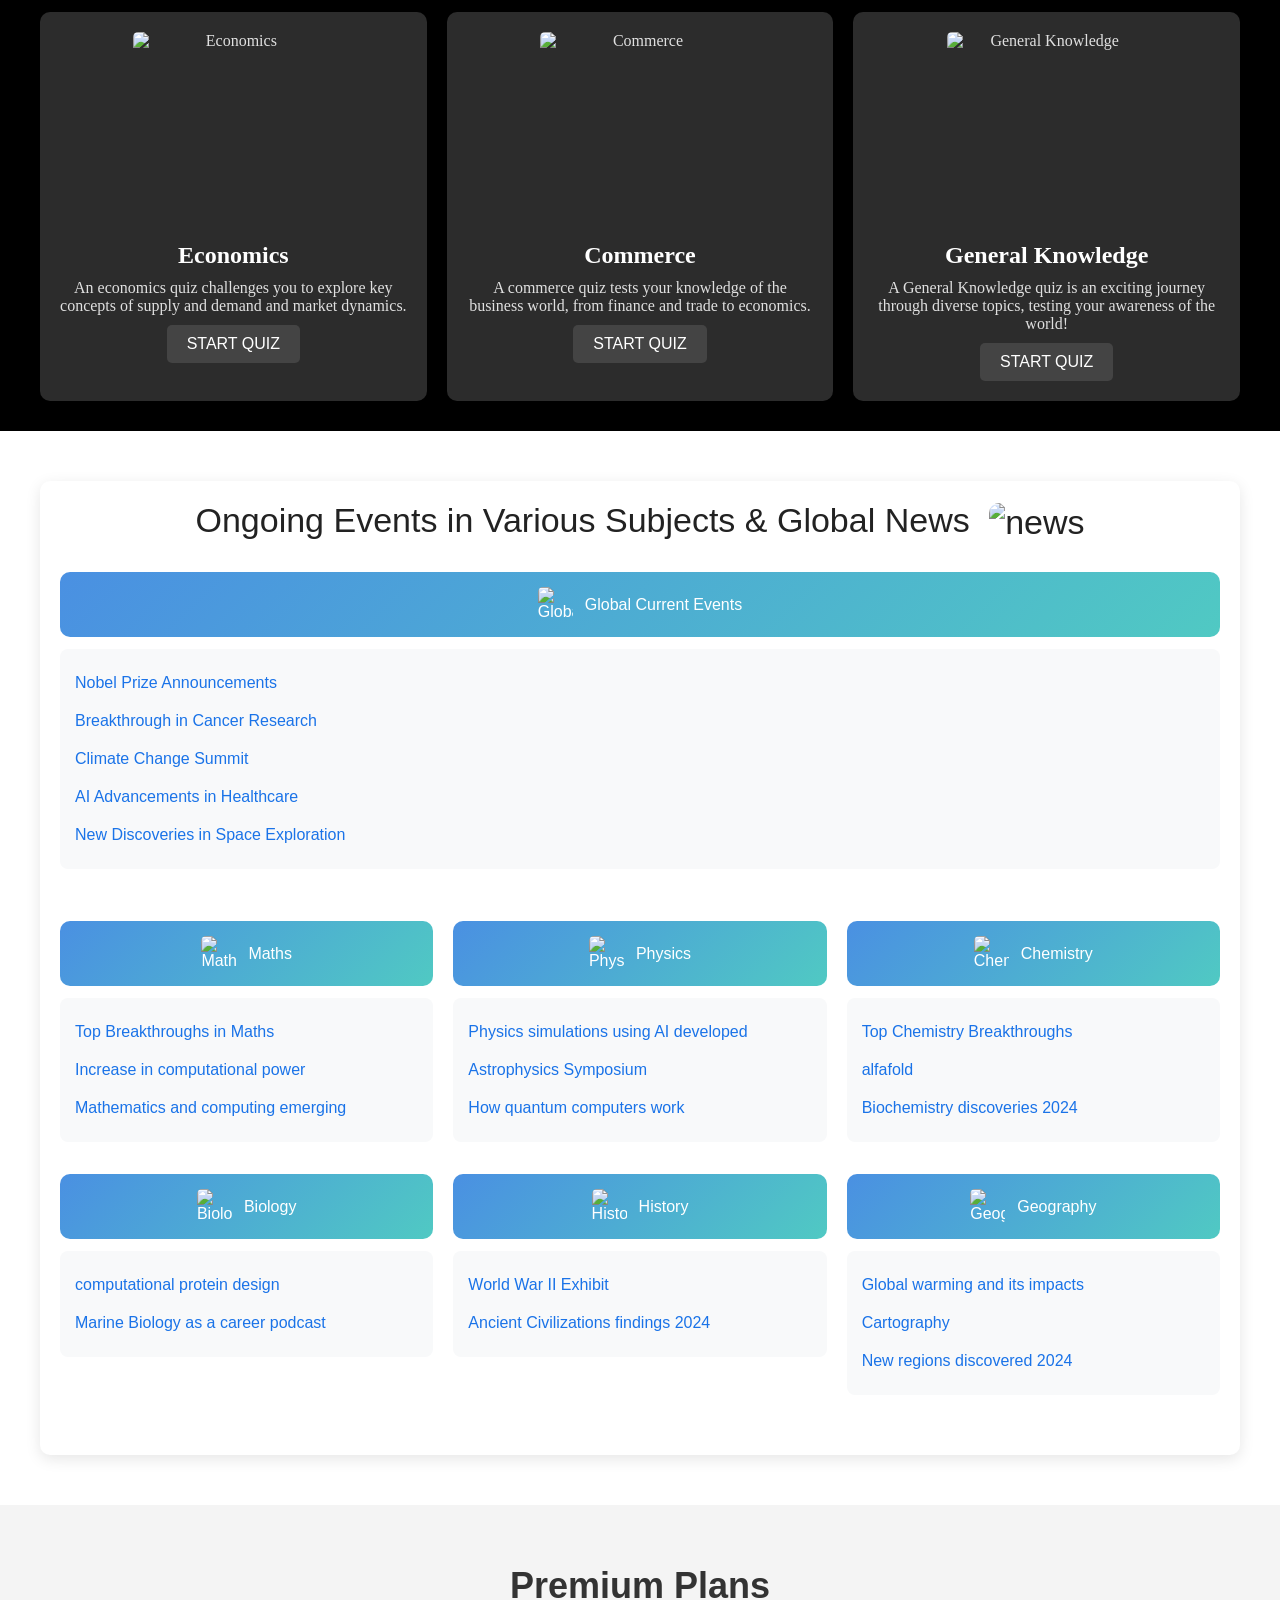
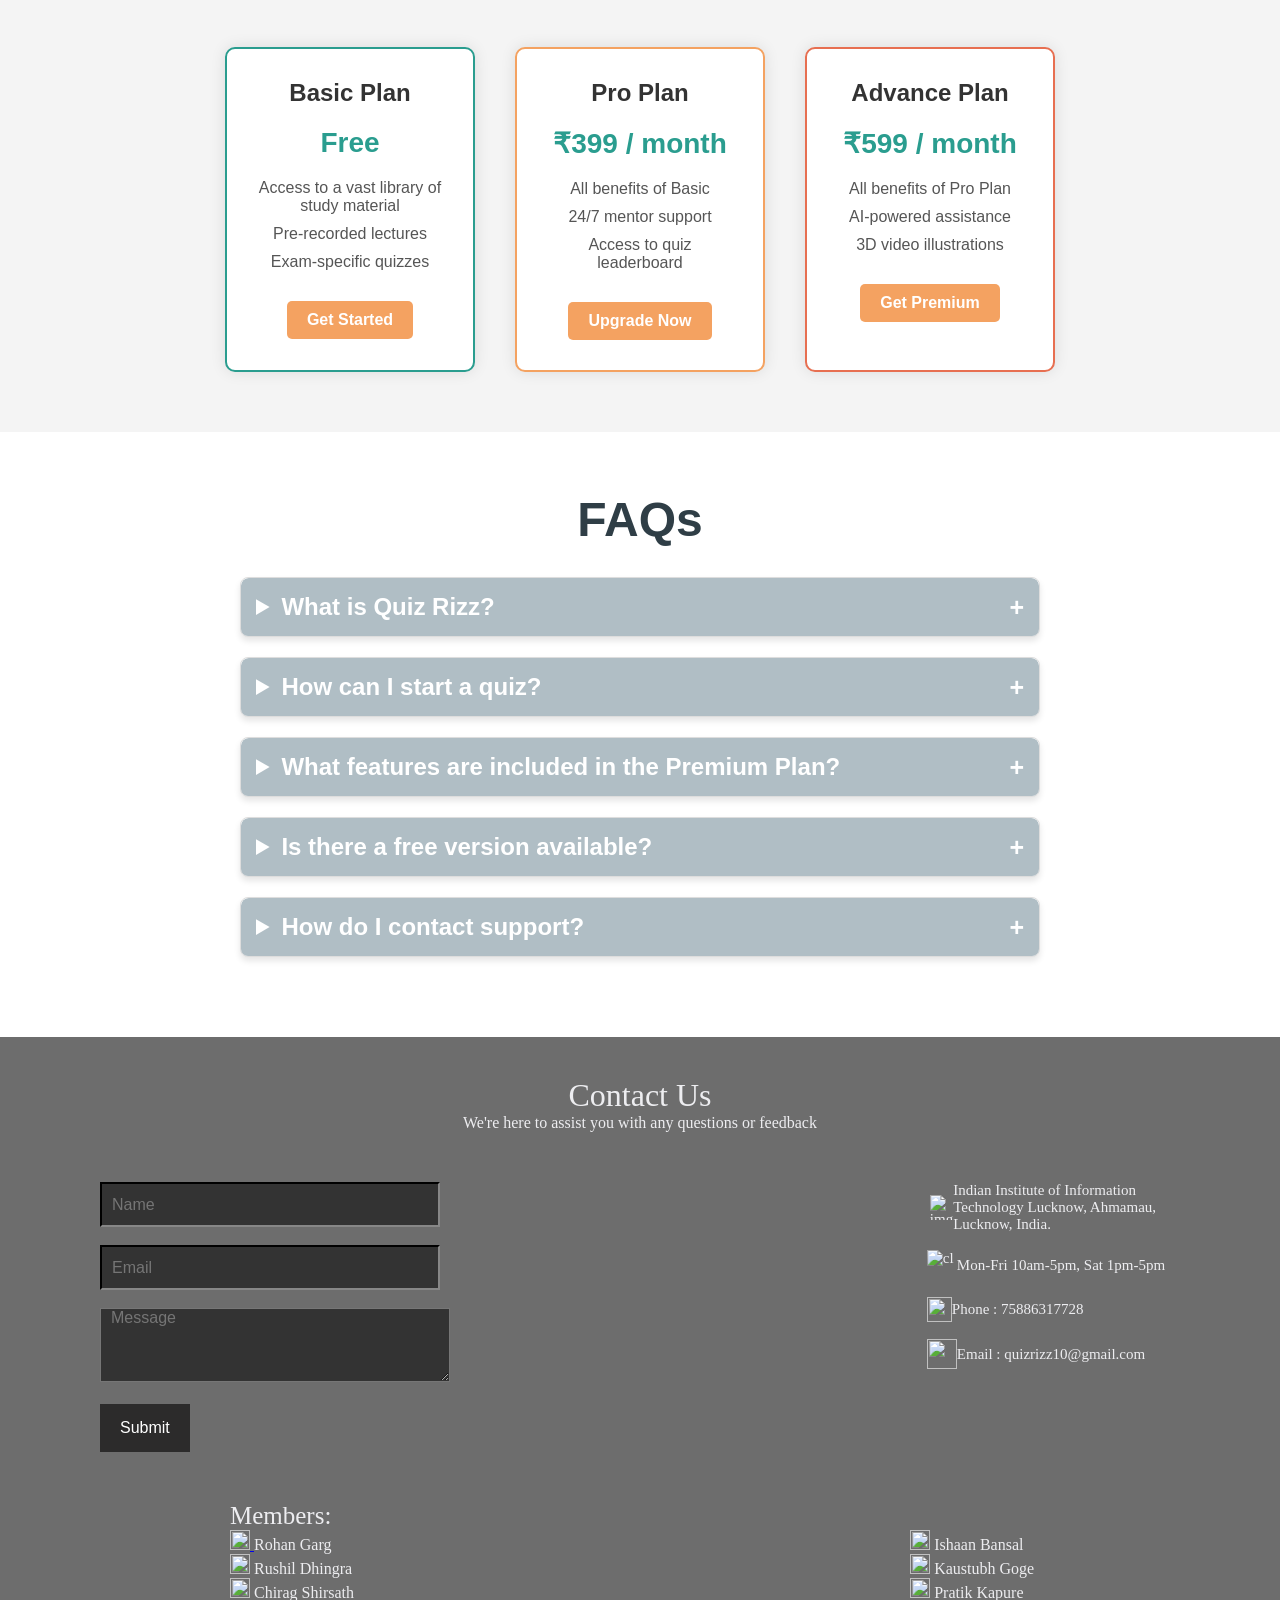
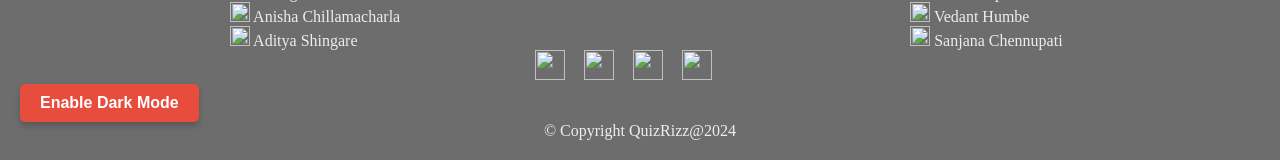
==== commit 81f6afa3: "yes" ====
--- a/index.html
+++ b/index.html
@@ -1,301 +1,304 @@
 <!DOCTYPE html>
 <html lang="en">
+
 <head>
     <meta charset="UTF-8">
     <meta name="viewport" content="width=device-width, initial-scale=1.0">
     <title>Quiz Rizz</title>
-    
+
     <style>
         * {
-    margin: 0;
-    padding: 0;
-    box-sizing: border-box;
-}
-
-body {
-    font-family:  Helvetica, sans-serif, sans-serif;
-}
-
-.navbar {
-    position: fixed; /* Sticks to the top */
-    width: 100%;
-    top: 0;
-    left: 0;
-    z-index: 1000;
-    display: flex;
-    justify-content: space-between;
-    align-items: center;
-    padding: 10px 50px;
-    background-color: rgba(255, 255, 255, 0.5); 
-    backdrop-filter: blur(10px); 
-    transition: background-color 0.3s ease;
-}
-
-.navbar .logo img {
-    width: 100px;
-}
-
-.navbar ul {
-    list-style: none;
-    display: flex;
-    gap: 30px;
-}
-
-.navbar ul li a {
-    text-decoration: none;
-    font-size: 16px;
-    color: black;
-    font-weight: bold;
-}
-
-.navbar ul li a:hover {
-    text-decoration: underline;
-}
-
-.auth-buttons {
-    display: flex;
-    gap: 15px; 
-}
-
-.login-btn {
-
-    padding: 10px 20px;
-    background-color: rgba(255, 255, 255, 1);
-    border: 1px solid rgba(104, 85, 224, 1);
-    text-decoration: none;
-    border-radius: 5px;
-    font-weight: bold;
-}
-
-.login-btn:hover {
-    color: white;
-    box-shadow: 0px 0px 20px 5px darkgrey;
-    background-color: rgba(104, 85, 224, 1);
-    transform: scale(1.10);
-}
-
-.signup-btn {
-    color: white;
-    background-color: rgba(104, 85, 224, 1);
-    padding: 10px 20px;
-    text-decoration: none;
-    border-radius: 5px;
-    font-weight: bold;
-}
-
-.signup-btn:hover {
-    color: white;
-    box-shadow: 0px 0px 20px 5px darkgrey;
-    background-color: rgba(104, 85, 224, 1);
-    transform: scale(1.10);
-}
-
-.hero {
-    background-image: url('https://images.unsplash.com/photo-1590010434276-ba3a98994476?q=80&w=2070&auto=format&fit=crop&ixlib=rb-4.0.3&ixid=M3wxMjA3fDB8MHxwaG90by1wYWdlfHx8fGVufDB8fHx8fA%3D%3D'); /* Replace with your image */
-    background-size: cover;
-    color: white;
-    background-position: center;
-    background-repeat: no-repeat;
-    height: 75vh; 
-    display: flex;
-    align-items: center;
-    justify-content: center;
-    text-align: center;
-}
-
-.hero .content {
-    max-width: 600px;
-}
-
-.hero h1 {
-    font-size: 50px;
-    margin-bottom: 20px;
-}
-
-.hero p {
-    font-size: 25px;
-    
-}
-
-.Aboutusheader {
-    background-color: #333;
-    color: #fff;
-    padding: 1em;
-    text-align: center;
-}
-
-
-.Aboutusmain {
-    display: flex;
-    flex-direction: column;
-    align-items: center;
-    padding: 2em;
-}
-
-.Aboutus{
-    background-image: linear-gradient(to bottom, #f7f7f7, #fff);
-    padding: 2em;
-    border-bottom: 1px solid #ddd;
-    text-align: center;
-}
-
-.Aboutussection {
-    width: 100%;
-    max-width: 1200px;
-    padding: 2em;
-}
-
-.features {
-    background-color: #d6d3d3;
-    padding: 2em;
-    margin-bottom: 20px;
-    box-shadow: 0 0 10px rgba(0, 0, 0, 0.1);
-    text-align: center;
-    width:70% ;
-}
-
-.features ul {
-    list-style: none;
-    margin: 0;
-    padding: 0;
-}
-
-.features li {
-    margin-bottom: 10px;
-}
-
-i {
-    font-size: 18px;
-    margin-right: 10px;
-}
-
-.section-title {
-    text-align: center;
-    margin-bottom: 20px;
-    font-size: 2em;
-}
-
-.why-choose-us {
-    display: grid;
-    grid-template-columns: repeat(auto-fit, minmax(280px, 1fr));
-    gap: 20px;
-    margin-top: 2em;
-}
-
-.why-choose-us .advantage-box {
-    background-color: #fff;
-    border: 1px solid #ddd;
-    border-radius: 10px;
-    padding: 20px;
-    box-shadow: 0 4px 8px rgba(0, 0, 0, 0.1);
-    text-align: center;
-    transition: transform 0.3s ease, box-shadow 0.3s ease;
-}
-
-.why-choose-us .advantage-box:hover {
-    transform: translateY(-5px);
-    box-shadow: 0 8px 16px rgba(0, 0, 0, 0.2);
-}
-
-.advantage-box img {
-    width: 200px;
-    height: 125px;
-    object-fit: cover;
-    border-radius:0%;
-    margin-bottom: 8px;
-}
-
-.advantage-box h3 {
-    margin-bottom: 10px;
-    font-size: 1.5em;
-}
-
-.advantage-box p {
-    font-size: 1em;
-    color: #666;
-}
-
-.mission {
-    background-color: #eef7ff;
-    padding: 3em;
-    text-align: center;
-    margin-top: 40px;
-    box-shadow: 0 0 10px rgba(0, 0, 0, 0.1);
-    border-radius: 10px;
-}
-
-.mission h2 {
-    font-size: 2em;
-    margin-bottom: 20px;
-    color: #2c3e50;
-}
-
-.mission p {
-    font-size: 1.2em;
-    color: #34495e;
-    line-height: 1.6;
-}
-
-.mission img {
-    max-width: 120px;
-    margin-top: 20px;
-}
-
-.fun-facts {
-    background-color: #d6d3d3;
-    padding: 3em;
-    margin-top: 40px;
-    text-align: center;
-    box-shadow: 0 0 10px rgba(0, 0, 0, 0.1);
-    border-radius: 10px;
-}
-
-.fun-facts h2 {
-    font-size: 2em;
-    margin-bottom: 20px;
-    color: #1a271f;
-}
-
-.fun-facts .facts-grid {
-    display: grid;
-    grid-template-columns: repeat(auto-fit, minmax(200px, 1fr));
-    gap: 20px;
-}
-
-.fact-box {
-    background-color: #fff;
-    padding: 20px;
-    border-radius: 10px;
-    box-shadow: 0 4px 8px rgba(0, 0, 0, 0.1);
-    transition: transform 0.3s ease, box-shadow 0.3s ease;
-    
-}
-
-.fact-box:hover {
-    transform: translateY(-5px);
-    box-shadow: 0 8px 16px rgba(0, 0, 0, 0.2);
-}
-
-.fact-box h3 {
-    font-size: 1.2em;
-    margin-bottom: 10px;
-}
-
-.fact-box p {
-    font-size: 1em;
-    color: #666;
-}
-
-.fact-box img {
-    width: 80px;
-    height: 80px;
-    object-fit: cover;
-    border-radius: 50%;
-    margin-bottom: 15px;
-}
-
-
-         .quiz {
+            margin: 0;
+            padding: 0;
+            box-sizing: border-box;
+        }
+
+        body {
+            font-family: Helvetica, sans-serif, sans-serif;
+        }
+
+        .navbar {
+            position: fixed;
+            /* Sticks to the top */
+            width: 100%;
+            top: 0;
+            left: 0;
+            z-index: 1000;
+            display: flex;
+            justify-content: space-between;
+            align-items: center;
+            padding: 10px 50px;
+            background-color: rgba(255, 255, 255, 0.5);
+            backdrop-filter: blur(10px);
+            transition: background-color 0.3s ease;
+        }
+
+        .navbar .logo img {
+            width: 100px;
+        }
+
+        .navbar ul {
+            list-style: none;
+            display: flex;
+            gap: 30px;
+        }
+
+        .navbar ul li a {
+            text-decoration: none;
+            font-size: 16px;
+            color: black;
+            font-weight: bold;
+        }
+
+        .navbar ul li a:hover {
+            text-decoration: underline;
+        }
+
+        .auth-buttons {
+            display: flex;
+            gap: 15px;
+        }
+
+        .login-btn {
+
+            padding: 10px 20px;
+            background-color: rgba(255, 255, 255, 1);
+            border: 1px solid rgba(104, 85, 224, 1);
+            text-decoration: none;
+            border-radius: 5px;
+            font-weight: bold;
+        }
+
+        .login-btn:hover {
+            color: white;
+            box-shadow: 0px 0px 20px 5px darkgrey;
+            background-color: rgba(104, 85, 224, 1);
+            transform: scale(1.10);
+        }
+
+        .signup-btn {
+            color: white;
+            background-color: rgba(104, 85, 224, 1);
+            padding: 10px 20px;
+            text-decoration: none;
+            border-radius: 5px;
+            font-weight: bold;
+        }
+
+        .signup-btn:hover {
+            color: white;
+            box-shadow: 0px 0px 20px 5px darkgrey;
+            background-color: rgba(104, 85, 224, 1);
+            transform: scale(1.10);
+        }
+
+        .hero {
+            background-image: url('https://images.unsplash.com/photo-1590010434276-ba3a98994476?q=80&w=2070&auto=format&fit=crop&ixlib=rb-4.0.3&ixid=M3wxMjA3fDB8MHxwaG90by1wYWdlfHx8fGVufDB8fHx8fA%3D%3D');
+            /* Replace with your image */
+            background-size: cover;
+            color: white;
+            background-position: center;
+            background-repeat: no-repeat;
+            height: 75vh;
+            display: flex;
+            align-items: center;
+            justify-content: center;
+            text-align: center;
+        }
+
+        .hero .content {
+            max-width: 600px;
+        }
+
+        .hero h1 {
+            font-size: 50px;
+            margin-bottom: 20px;
+        }
+
+        .hero p {
+            font-size: 25px;
+
+        }
+
+        .Aboutusheader {
+            background-color: #333;
+            color: #fff;
+            padding: 1em;
+            text-align: center;
+        }
+
+
+        .Aboutusmain {
+            display: flex;
+            flex-direction: column;
+            align-items: center;
+            padding: 2em;
+        }
+
+        .Aboutus {
+            background-image: linear-gradient(to bottom, #f7f7f7, #fff);
+            padding: 2em;
+            border-bottom: 1px solid #ddd;
+            text-align: center;
+        }
+
+        .Aboutussection {
+            width: 100%;
+            max-width: 1200px;
+            padding: 2em;
+        }
+
+        .features {
+            background-color: #d6d3d3;
+            padding: 2em;
+            margin-bottom: 20px;
+            box-shadow: 0 0 10px rgba(0, 0, 0, 0.1);
+            text-align: center;
+            width: 70%;
+        }
+
+        .features ul {
+            list-style: none;
+            margin: 0;
+            padding: 0;
+        }
+
+        .features li {
+            margin-bottom: 10px;
+        }
+
+        i {
+            font-size: 18px;
+            margin-right: 10px;
+        }
+
+        .section-title {
+            text-align: center;
+            margin-bottom: 20px;
+            font-size: 2em;
+        }
+
+        .why-choose-us {
+            display: grid;
+            grid-template-columns: repeat(auto-fit, minmax(280px, 1fr));
+            gap: 20px;
+            margin-top: 2em;
+        }
+
+        .why-choose-us .advantage-box {
+            background-color: #fff;
+            border: 1px solid #ddd;
+            border-radius: 10px;
+            padding: 20px;
+            box-shadow: 0 4px 8px rgba(0, 0, 0, 0.1);
+            text-align: center;
+            transition: transform 0.3s ease, box-shadow 0.3s ease;
+        }
+
+        .why-choose-us .advantage-box:hover {
+            transform: translateY(-5px);
+            box-shadow: 0 8px 16px rgba(0, 0, 0, 0.2);
+        }
+
+        .advantage-box img {
+            width: 200px;
+            height: 125px;
+            object-fit: cover;
+            border-radius: 0%;
+            margin-bottom: 8px;
+        }
+
+        .advantage-box h3 {
+            margin-bottom: 10px;
+            font-size: 1.5em;
+        }
+
+        .advantage-box p {
+            font-size: 1em;
+            color: #666;
+        }
+
+        .mission {
+            background-color: #eef7ff;
+            padding: 3em;
+            text-align: center;
+            margin-top: 40px;
+            box-shadow: 0 0 10px rgba(0, 0, 0, 0.1);
+            border-radius: 10px;
+        }
+
+        .mission h2 {
+            font-size: 2em;
+            margin-bottom: 20px;
+            color: #2c3e50;
+        }
+
+        .mission p {
+            font-size: 1.2em;
+            color: #34495e;
+            line-height: 1.6;
+        }
+
+        .mission img {
+            max-width: 120px;
+            margin-top: 20px;
+        }
+
+        .fun-facts {
+            background-color: #d6d3d3;
+            padding: 3em;
+            margin-top: 40px;
+            text-align: center;
+            box-shadow: 0 0 10px rgba(0, 0, 0, 0.1);
+            border-radius: 10px;
+        }
+
+        .fun-facts h2 {
+            font-size: 2em;
+            margin-bottom: 20px;
+            color: #1a271f;
+        }
+
+        .fun-facts .facts-grid {
+            display: grid;
+            grid-template-columns: repeat(auto-fit, minmax(200px, 1fr));
+            gap: 20px;
+        }
+
+        .fact-box {
+            background-color: #fff;
+            padding: 20px;
+            border-radius: 10px;
+            box-shadow: 0 4px 8px rgba(0, 0, 0, 0.1);
+            transition: transform 0.3s ease, box-shadow 0.3s ease;
+
+        }
+
+        .fact-box:hover {
+            transform: translateY(-5px);
+            box-shadow: 0 8px 16px rgba(0, 0, 0, 0.2);
+        }
+
+        .fact-box h3 {
+            font-size: 1.2em;
+            margin-bottom: 10px;
+        }
+
+        .fact-box p {
+            font-size: 1em;
+            color: #666;
+        }
+
+        .fact-box img {
+            width: 80px;
+            height: 80px;
+            object-fit: cover;
+            border-radius: 50%;
+            margin-bottom: 15px;
+        }
+
+
+        .quiz {
             display: flex;
             flex-direction: column;
             align-items: center;
@@ -308,25 +311,25 @@
         }
 
         .k {
-            color: #FFFFFF; 
+            color: #FFFFFF;
             margin: 0 0 20px;
         }
 
         .a {
-            color: #B0B0B0; 
+            color: #B0B0B0;
             margin: 0 0 30px;
         }
 
         .ktube {
             display: grid;
-            grid-template-columns: repeat(3, 1fr); 
+            grid-template-columns: repeat(3, 1fr);
             gap: 20px;
             width: 100%;
             max-width: 1200px;
         }
 
         .subject {
-            background-color: #2C2C2C; 
+            background-color: #2C2C2C;
             padding: 20px;
             border-radius: 10px;
             transition: transform 0.3s, box-shadow 0.3s;
@@ -334,8 +337,8 @@
             box-shadow: 0 4px 8px rgba(0, 0, 0, 0.5);
             display: flex;
             flex-direction: column;
-            align-items: center; 
-            text-align: center; 
+            align-items: center;
+            text-align: center;
         }
 
         .subject:hover {
@@ -344,8 +347,8 @@
         }
 
         .subjimg {
-            width: 200px; 
-            height: 200px; 
+            width: 200px;
+            height: 200px;
             border-radius: 5px;
             object-fit: cover;
         }
@@ -354,7 +357,7 @@
             padding: 10px 20px;
             font-size: 16px;
             color: #FFFFFF;
-            background-color: #444444; 
+            background-color: #444444;
             border: none;
             border-radius: 5px;
             cursor: pointer;
@@ -370,7 +373,7 @@
 
         .subj {
             color: #FFFFFF;
-            margin: 10px 0; 
+            margin: 10px 0;
         }
 
 
@@ -402,11 +405,13 @@
             border-radius: 10px;
         }
 
-        section.global-events, section.dropdown-section {
+        section.global-events,
+        section.dropdown-section {
             margin-bottom: 40px;
         }
 
-        .global-events-header, .dropdown-header {
+        .global-events-header,
+        .dropdown-header {
             background: linear-gradient(135deg, #4A90E2, #50C9C3);
             color: #FFF;
             padding: 15px;
@@ -418,14 +423,16 @@
             justify-content: center;
         }
 
-        .global-events-header img, .dropdown-header img {
+        .global-events-header img,
+        .dropdown-header img {
             margin-right: 12px;
             width: 35px;
             height: 35px;
             border-radius: 5px;
         }
 
-        .dropdown-content, .global-news-content {
+        .dropdown-content,
+        .global-news-content {
             padding: 15px;
             background-color: #F8F9FA;
             border-radius: 8px;
@@ -433,7 +440,8 @@
             color: #555;
         }
 
-        .dropdown-content a, .global-news-content a {
+        .dropdown-content a,
+        .global-news-content a {
             text-decoration: none;
             color: #1A73E8;
             display: block;
@@ -441,7 +449,8 @@
             transition: color 0.2s ease;
         }
 
-        .dropdown-content a:hover, .global-news-content a:hover {
+        .dropdown-content a:hover,
+        .global-news-content a:hover {
             color: #34A853;
         }
 
@@ -451,210 +460,214 @@
             gap: 20px;
         }
 
-        
-        
-
-
-
-.premium-section {
-    padding: 60px;
-    background-color: #f4f4f4;
-    text-align: center;
-}
-
-.premium-section h2 {
-    font-size: 36px;
-    margin-bottom: 40px;
-    color: #333;
-}
-
-.plans {
-    display: flex;
-    justify-content: center;
-    gap: 40px;
-    margin-top: 20px;
-}
-
-.plan {
-    background-color: white;
-    border: 2px solid #ccc;
-    border-radius: 10px;
-    padding: 30px;
-    width: 250px;
-    box-shadow: 0 0 15px rgba(0, 0, 0, 0.1);
-    transition: transform 0.3s ease;
-}
-
-.plan:hover {
-    transform: scale(1.05);
-}
-
-.plan h3 {
-    font-size: 24px;
-    margin-bottom: 20px;
-    color: #333;
-}
-
-.plan .price {
-    font-size: 28px;
-    color: #2a9d8f;
-    font-weight: bold;
-    margin-bottom: 20px;
-}
-
-.plan ul {
-    list-style: none;
-    padding: 0;
-    margin-bottom: 30px;
-}
-
-.plan ul li {
-    margin-bottom: 10px;
-    color: #555;
-}
-
-.plan .select-btn {
-    display: inline-block;
-    padding: 10px 20px;
-    background-color: #f4a261;
-    color: white;
-    text-decoration: none;
-    border-radius: 5px;
-    font-weight: bold;
-}
-
-.plan .select-btn:hover {
-    background-color: #e76f51;
-}
-
-
-.basic-plan {
-    border-color: #2a9d8f;
-}
-
-.pro-plan {
-    border-color: #f4a261;
-}
-
-.advance-plan {
-    border-color: #e76f51;
-}
-.faq {
-    padding: 60px 20px;
-    display: flex;
-    flex-direction: column;
-    align-items: center;
-}
-
-.faq h1 {
-    font-family: 'Poppins', sans-serif;
-    font-size: 48px;
-    font-weight: 600;
-    color: #2f3e46; 
-    margin-bottom: 30px;
-}
-
-.faq-container {
-    max-width: 800px;
-    width: 100%;
-}
-
-.faq-item {
-    margin-bottom: 20px;
-    border: 1px solid #ddd;
-    border-radius: 8px;
-    overflow: hidden;
-    background-color: #ffffff; 
-    box-shadow: 0 4px 6px rgba(0, 0, 0, 0.1);
-    transition: box-shadow 0.3s ease;
-}
-
-.faq-item:hover {
-    box-shadow: 0 8px 15px rgba(0, 0, 0, 0.2);
-}
-
-.faq-item summary {
-    font-family: 'Poppins', sans-serif;
-    font-size: 24px;
-    font-weight: 600;
-    cursor: pointer;
-    padding: 15px;
-    background-color: #b0bec5; 
-    color: #ffffff;
-    border-radius: 8px 8px 0 0;
-    position: relative;
-    transition: background-color 0.3s;
-}
-
-.faq-item summary:hover {
-    background-color: #78909c; 
-}
-
-.faq-item[open] summary {
-    background-color: #78909c; 
-}
-
-.faq-item summary::after {
-    content: '+';
-    position: absolute;
-    right: 15px;
-    font-size: 25px;
-    font-weight: bold;
-}
-
-.faq-item[open] summary::after {
-    content: '-';
-}
-
-.faq-item p {
-    padding: 20px;
-    background-color: #f4f5f7; 
-    color: #333; 
-    font-size: 18px;
-    line-height: 1.6;
-    margin: 0;
-    border-top: 1px solid #ddd;
-}
-
-.summary, .content_ {
-    font-family: 'Poppins', sans-serif; 
-}
-
-
-details summary {
-    transition: background-color 0.3s ease;
-}
-
-details[open] p {
-    animation: fadeIn 0.5s;
-}
-
-
-
-           .footer22{
+
+
+
+
+
+        .premium-section {
+            padding: 60px;
+            background-color: #f4f4f4;
+            text-align: center;
+        }
+
+        .premium-section h2 {
+            font-size: 36px;
+            margin-bottom: 40px;
+            color: #333;
+        }
+
+        .plans {
+            display: flex;
+            justify-content: center;
+            gap: 40px;
+            margin-top: 20px;
+        }
+
+        .plan {
+            background-color: white;
+            border: 2px solid #ccc;
+            border-radius: 10px;
+            padding: 30px;
+            width: 250px;
+            box-shadow: 0 0 15px rgba(0, 0, 0, 0.1);
+            transition: transform 0.3s ease;
+        }
+
+        .plan:hover {
+            transform: scale(1.05);
+        }
+
+        .plan h3 {
+            font-size: 24px;
+            margin-bottom: 20px;
+            color: #333;
+        }
+
+        .plan .price {
+            font-size: 28px;
+            color: #2a9d8f;
+            font-weight: bold;
+            margin-bottom: 20px;
+        }
+
+        .plan ul {
+            list-style: none;
+            padding: 0;
+            margin-bottom: 30px;
+        }
+
+        .plan ul li {
+            margin-bottom: 10px;
+            color: #555;
+        }
+
+        .plan .select-btn {
+            display: inline-block;
+            padding: 10px 20px;
+            background-color: #f4a261;
+            color: white;
+            text-decoration: none;
+            border-radius: 5px;
+            font-weight: bold;
+        }
+
+        .plan .select-btn:hover {
+            background-color: #e76f51;
+        }
+
+
+        .basic-plan {
+            border-color: #2a9d8f;
+        }
+
+        .pro-plan {
+            border-color: #f4a261;
+        }
+
+        .advance-plan {
+            border-color: #e76f51;
+        }
+
+        .faq {
+            padding: 60px 20px;
+            display: flex;
+            flex-direction: column;
+            align-items: center;
+        }
+
+        .faq h1 {
+            font-family: 'Poppins', sans-serif;
+            font-size: 48px;
+            font-weight: 600;
+            color: #2f3e46;
+            margin-bottom: 30px;
+        }
+
+        .faq-container {
+            max-width: 800px;
+            width: 100%;
+        }
+
+        .faq-item {
+            margin-bottom: 20px;
+            border: 1px solid #ddd;
+            border-radius: 8px;
+            overflow: hidden;
+            background-color: #ffffff;
+            box-shadow: 0 4px 6px rgba(0, 0, 0, 0.1);
+            transition: box-shadow 0.3s ease;
+        }
+
+        .faq-item:hover {
+            box-shadow: 0 8px 15px rgba(0, 0, 0, 0.2);
+        }
+
+        .faq-item summary {
+            font-family: 'Poppins', sans-serif;
+            font-size: 24px;
+            font-weight: 600;
+            cursor: pointer;
+            padding: 15px;
+            background-color: #b0bec5;
+            color: #ffffff;
+            border-radius: 8px 8px 0 0;
+            position: relative;
+            transition: background-color 0.3s;
+        }
+
+        .faq-item summary:hover {
+            background-color: #78909c;
+        }
+
+        .faq-item[open] summary {
+            background-color: #78909c;
+        }
+
+        .faq-item summary::after {
+            content: '+';
+            position: absolute;
+            right: 15px;
+            font-size: 25px;
+            font-weight: bold;
+        }
+
+        .faq-item[open] summary::after {
+            content: '-';
+        }
+
+        .faq-item p {
+            padding: 20px;
+            background-color: #f4f5f7;
+            color: #333;
+            font-size: 18px;
+            line-height: 1.6;
+            margin: 0;
+            border-top: 1px solid #ddd;
+        }
+
+        .summary,
+        .content_ {
+            font-family: 'Poppins', sans-serif;
+        }
+
+
+        details summary {
+            transition: background-color 0.3s ease;
+        }
+
+        details[open] p {
+            animation: fadeIn 0.5s;
+        }
+
+
+
+        .footer22 {
             background-color: #6D6D6D;
             margin-bottom: 0;
             padding: 20px;
             margin-bottom: 0px;
             margin-left: 0px;
             margin-right: 0px;
-            color:#ededf0;
+            color: #ededf0;
             font-family: Cambria, Cochin, Georgia, Times, 'Times New Roman', serif;
         }
-        .fp{
-            text-align: center;
-            
+
+        .fp {
+            text-align: center;
+
             font-family: Cambria, Cochin, Georgia, Times, 'Times New Roman', serif;
         }
-        .fh{
+
+        .fh {
             text-align: center;
             padding-top: 20px;
-            
-            font-family:Cambria, Cochin, Georgia, Times, 'Times New Roman', serif 
-            ;
+
+            font-family: Cambria, Cochin, Georgia, Times, 'Times New Roman', serif;
             font-weight: lighter;
         }
-        .button22{
+
+        .button22 {
             margin-left: 30px;
             padding: 15px 20px;
             font-size: 16px;
@@ -663,56 +676,62 @@
             background-color: rgb(44, 43, 43);
             cursor: pointer;
         }
+
         .button22:hover {
             background-color: #555;
         }
 
-        .input22{
+        .input22 {
             margin-left: 30px;
             border-color: #333333;
 
             width: 340px;
             height: 45px;
-            background-color:#333333;
+            background-color: #333333;
             font-size: 16px;
-            color:#9e9696;
+            color: #9e9696;
             padding-left: 10px;
         }
-        .textarea22{
+
+        .textarea22 {
             margin-left: 30px;
             width: 350px;
-            background-color:#333333;
+            background-color: #333333;
             font-size: 16px;
             font-family: Verdana, Geneva, Tahoma, sans-serif;
             padding-left: 10px;
         }
-        .map22{
-            margin-top:2px;
-            margin-left:90px;
-            width:45%;
-            height:225px;
-        }
-        .containerfoot{
+
+        .map22 {
+            margin-top: 2px;
+            margin-left: 90px;
+            width: 45%;
+            height: 225px;
+        }
+
+        .containerfoot {
             display: flex;
             justify-content: space-between;
             align-items: flex-start;
             margin: 50px;
         }
-        
-        .cf{
+
+        .cf {
             width: 30%;
         }
-        iframe{
+
+        iframe {
             width: 90%;
             height: 100%;
             border: none;
         }
+
         .map-details22 {
             margin-top: 0px;
             font-size: 15px;
             width: 30%;
-            margin-left:0px;
-        
+            margin-left: 0px;
+
         }
 
         .map-details22 p {
@@ -720,118 +739,152 @@
             align-items: center;
             margin: 0;
         }
-        .email{
-            height:30px;
+
+        .email {
+            height: 30px;
             width: 30px;
         }
-        .clock{
-     height: 30px;
-     width: 30px;
-        }
-        .phone{
-            height:25px;
-            width:25px;
-        }
+
+        .clock {
+            height: 30px;
+            width: 30px;
+        }
+
+        .phone {
+            height: 25px;
+            width: 25px;
+        }
+
         .info {
             text-align: left;
             padding-left: 3px;
         }
-     .cpr{
-        text-align: center;
-     }
-
-
-        .loc{
-            height:25px;
-        width: 25px;  
-    padding: 0px;    
-  }
-
-
-  .nameslinkedinl img{
-    height: 20px;
-    width: 20px;
-  }
-  .nameslinkedinl{
-    text-align: left;
-    margin-left: 200px;
-    margin-right: 500px;
-  }
-
-  
-
-  .nameslinkedinr img{
-    height: 20px;
-    width: 20px;
-    
-  }
-
-  .linkedinpr{
-    display: flex;
-    
-    
-
-  }
-  .linkedinpr img{
-    margin-left: 10px;
-  }
-  .fhead{
-    margin-left: 210px;
-    font-size: 25px;
-  }
-  .social-icons img{
-    height: 30px;
-    width: 30px;
-    margin-left: 15px;
-    
-  }
-  .social-icons{
-    margin-left: 500px;
-  }
-  #dark-mode-toggle{
-   
-      
-    
-    background-color: #e74c3c;
-    color: #ffffff; 
-    padding: 10px 20px;
-    border: none;
-    border-radius: 5px;
-    font-size: 16px;
-    font-weight: bold;
-    cursor: pointer;
-    transition: all 0.3s ease;
-    box-shadow: 0 4px 6px rgba(0, 0, 0, 0.2);
-  }
-  
-  #dark-mode-toggle:hover {
-    background-color: #c0392b; 
-    transform: translateY(-2px);
-    box-shadow: 0 6px 8px rgba(0, 0, 0, 0.3);
-  }
-  body.dark-mode {
-    background-color: #121212;
-    color: #ffffff;
-  }
-  
-  body.dark-mode .navbar {
-    background-color: #1a1a1a;
-    color: #ffffff;
-  }
-  
-  body.dark-mode .navbar a {
-    color: #1abc9c;
-  }
- 
-  
+
+        .cpr {
+            text-align: center;
+        }
+
+
+        .loc {
+            height: 25px;
+            width: 25px;
+            padding: 0px;
+        }
+
+
+        .nameslinkedinl img {
+            height: 20px;
+            width: 20px;
+        }
+
+        .nameslinkedinl {
+            text-align: left;
+            margin-left: 200px;
+            margin-right: 500px;
+        }
+
+
+
+        .nameslinkedinr img {
+            height: 20px;
+            width: 20px;
+
+        }
+
+        .linkedinpr {
+            display: flex;
+
+
+
+        }
+
+        .linkedinpr img {
+            margin-left: 10px;
+        }
+
+        .fhead {
+            margin-left: 210px;
+            font-size: 25px;
+        }
+
+        .social-icons img {
+            height: 30px;
+            width: 30px;
+            margin-left: 15px;
+
+        }
+
+        .social-icons {
+            margin-left: 500px;
+        }
+
+        #dark-mode-toggle {
+
+
+
+            background-color: #e74c3c;
+            color: #ffffff;
+            padding: 10px 20px;
+            border: none;
+            border-radius: 5px;
+            font-size: 16px;
+            font-weight: bold;
+            cursor: pointer;
+            transition: all 0.3s ease;
+            box-shadow: 0 4px 6px rgba(0, 0, 0, 0.2);
+        }
+
+        #dark-mode-toggle:hover {
+            background-color: #c0392b;
+            transform: translateY(-2px);
+            box-shadow: 0 6px 8px rgba(0, 0, 0, 0.3);
+        }
+
+        body.dark-mode {
+            background-color: #121212;
+            color: #ffffff;
+        }
+
+        body.dark-mode .navbar {
+            background-color: #1a1a1a;
+            color: #ffffff;
+        }
+
+        body.dark-mode .navbar a {
+            color: #1abc9c;
+        }
+
+        #scrollToTop {
+            position: fixed;
+            bottom: 20px;
+            right: 20px;
+            padding: 10px 15px;
+            font-size: 16px;
+            background-color: #007bff;
+            color: white;
+            border: none;
+            border-radius: 5px;
+            cursor: pointer;
+            box-shadow: 0px 4px 6px rgba(0, 0, 0, 0.1);
+            display: none;
+            z-index: 1000;
+        }
+        #scrollToTop:hover {
+            background-color: #0056b3;
+        }
+
+
+
 
     </style>
 </head>
+
 <body>
-    
+    <button id="scrollToTop" style="display: none;">Top</button>
     <nav class="navbar">
         <div class="logo">
-            <img src="https://custom-images.strikinglycdn.com/res/hrscywv4p/image/upload/c_limit,fl_lossy,h_300,w_300,f_auto,q_auto/18018203/434482_69931.png" alt="Quiz Rizz Logo">
+            <img src="https://custom-images.strikinglycdn.com/res/hrscywv4p/image/upload/c_limit,fl_lossy,h_300,w_300,f_auto,q_auto/18018203/434482_69931.png"
+                alt="Quiz Rizz Logo">
         </div>
         <ul class="nav-links">
             <li><a href="#1">Home</a></li>
@@ -845,13 +898,13 @@
         <div class="auth-buttons">
             <a href="Signup.html" class="signup-btn">Signup</a>
             <a href="Login.html" class="login-btn">Login</a>
-            
+
         </div>
     </nav>
 
-    
+
     <section class="hero">
-        <div class="content" id="1" >
+        <div class="content" id="1">
             <h1>Welcome to QUIZ RIZZ</h1>
             <p>The ultimate quiz platform for students</p>
         </div>
@@ -860,79 +913,89 @@
     <main class="Aboutusmain" id="6">
         <h1>About Us</h1>
 
-            <br>
-             Your ultimate quiz destination! We're passionate about creating engaging and educational experiences for quiz enthusiasts.</p>
-    
-    <br>
-    <br>
-
-    <section class=" features">
-        <h2 class="section-title">Key Features</h2>
-        <ul>
-            <li><i class="fas fa-check-star"></i> Multiple quiz categories (History, Science and more)</li>
-            <li><i class="fas fa-check-star"></i> Interactive quiz interface with different difficulty levels.</li>
-            <li><i class="fas fa-check-star"></i> Regularly updated question bank</li>
-            <li><i class="fas fa-check-star"></i> Secure and private user data</li>
-        </ul>
-    </section>
-
-    <section class="Aboutussection">
-        <h2 class="section-title">Why Choose QuizRizz?</h2>
-        <div class="why-choose-us">
-            <div class="advantage-box">
-                <img src="https://encrypted-tbn0.gstatic.com/images?q=tbn:ANd9GcS3WSjkJ6TTbuZHpuxEhAXMBYU-X8wFn-BwFQ&s" alt="Enhancing Knowledge & Skills">
-                <h3>Enhance Knowledge & Skills</h3>
-                <p>Expand your knowledge in various subjects, from history to science, while improving your skills through interactive quizzing.</p>
+        <br>
+        Your ultimate quiz destination! We're passionate about creating engaging and educational experiences for quiz
+        enthusiasts.</p>
+
+        <br>
+        <br>
+
+        <section class=" features" id="key">
+            <h2 class="section-title">Key Features</h2>
+            <ul>
+                <li><i class="fas fa-check-star"></i> Multiple quiz categories (History, Science and more)</li>
+                <li><i class="fas fa-check-star"></i> Interactive quiz interface with different difficulty levels.</li>
+                <li><i class="fas fa-check-star"></i> Regularly updated question bank</li>
+                <li><i class="fas fa-check-star"></i> Secure and private user data</li>
+            </ul>
+        </section>
+
+        <section class="Aboutussection">
+            <h2 class="section-title">Why Choose QuizRizz?</h2>
+            <div class="why-choose-us">
+                <div class="advantage-box">
+                    <img src="https://encrypted-tbn0.gstatic.com/images?q=tbn:ANd9GcS3WSjkJ6TTbuZHpuxEhAXMBYU-X8wFn-BwFQ&s"
+                        alt="Enhancing Knowledge & Skills">
+                    <h3>Enhance Knowledge & Skills</h3>
+                    <p>Expand your knowledge in various subjects, from history to science, while improving your skills
+                        through interactive quizzing.</p>
+                </div>
+
+                <div class="advantage-box">
+                    <img src="https://encrypted-tbn0.gstatic.com/images?q=tbn:ANd9GcTc6lhGH3mNC6tZWfrSUqd2Z3EDucCY-6NiHQ&s"
+                        alt="Critical Thinking">
+                    <h3>Boost Critical Thinking</h3>
+                    <p>Challenge your mind and enhance your critical thinking abilities by solving thought-provoking
+                        questions.</p>
+                </div>
+
+                <div class="advantage-box">
+                    <img src="https://thehardcopy.co/wp-content/uploads/kab-banega.jpg" alt="Leaderboard Competition">
+                    <h3>Productive Entertainment</h3>
+                    <p>A unique blend of entertainment and education, making it the perfect destination for those
+                        seeking productive leasure. </p>
+                </div>
+
+
             </div>
-
-            <div class="advantage-box">
-                <img src="https://encrypted-tbn0.gstatic.com/images?q=tbn:ANd9GcTc6lhGH3mNC6tZWfrSUqd2Z3EDucCY-6NiHQ&s" alt="Critical Thinking">
-                <h3>Boost Critical Thinking</h3>
-                <p>Challenge your mind and enhance your critical thinking abilities by solving thought-provoking questions.</p>
+        </section>
+
+
+        <section class="mission">
+            <h2>Our Mission</h2>
+            <p>At QuizRizz, our mission is to spark curiosity and foster learning in a fun and engaging way. We believe
+                that education doesn’t have to be boring, and we’re dedicated to providing a platform that makes
+                learning interactive, competitive, and enjoyable for everyone. We aim to create a community where
+                knowledge is celebrated, curiosity is encouraged, and everyone can sharpen their minds while having fun.
+            </p>
+        </section>
+
+
+        <section class="fun-facts">
+            <h2>Quiz Facts</h2>
+            <div class="facts-grid">
+                <div class="fact-box">
+                    <h3>Quiz Fever!!</h3>
+                    <p>The average person spends 16 days of their life taking quizzes online!!</p>
+                </div>
+
+                <div class="fact-box">
+                    <h3>Paws-itively Popular Topics!</h3>
+                    <p>Did you know? The most popular quiz topics are animals and pop culture!</p>
+                </div>
+
+                <div class="fact-box">
+                    <h3>Brain Booster!</h3>
+                    <p>Quizzes can boost knowledge retention by up to 70%!</p>
+                </div>
+
+                <div class="fact-box">
+                    <h3>Quiz Time, All the Time!</h3>
+                    <p>Our team loves quizzes so much, we even quiz each other during meetings!</p>
+                </div>
             </div>
-
-            <div class="advantage-box">
-                <img src="https://thehardcopy.co/wp-content/uploads/kab-banega.jpg" alt="Leaderboard Competition">
-                <h3>Productive Entertainment</h3>
-                <p>A unique blend of entertainment and education, making it the perfect destination for those seeking productive leasure. </p>
-            </div>
-
-            
-        </div>
-    </section>
-
-
-    <section class="mission">
-        <h2>Our Mission</h2>
-        <p>At QuizRizz, our mission is to spark curiosity and foster learning in a fun and engaging way. We believe that education doesn’t have to be boring, and we’re dedicated to providing a platform that makes learning interactive, competitive, and enjoyable for everyone. We aim to create a community where knowledge is celebrated, curiosity is encouraged, and everyone can sharpen their minds while having fun.</p>
-    </section>
-
-
-    <section class="fun-facts">
-        <h2>Quiz Facts</h2>
-        <div class="facts-grid">
-            <div class="fact-box">
-                <h3>Quiz Fever!!</h3>
-                <p>The average person spends 16 days of their life taking quizzes online!!</p>
-            </div>
-
-            <div class="fact-box">
-               <h3>Paws-itively Popular Topics!</h3>
-                <p>Did you know? The most popular quiz topics are animals and pop culture!</p>
-            </div>
-
-            <div class="fact-box">
-               <h3>Brain Booster!</h3>
-                <p>Quizzes can boost knowledge retention by up to 70%!</p>
-            </div>
-
-            <div class="fact-box">
-               <h3>Quiz Time, All the Time!</h3>
-                <p>Our team loves quizzes so much, we even quiz each other during meetings!</p>
-            </div>
-        </div>
-    </section>
-</main>
+        </section>
+    </main>
 
 
     <div class="quiz" id="2">
@@ -940,65 +1003,86 @@
         <h3 class="a">Master your subjects with our interactive quizzes</h3>
         <div class="ktube">
             <section class="subject">
-                <img class="subjimg" src="https://custom-images.strikinglycdn.com/res/hrscywv4p/image/upload/c_limit,fl_lossy,h_9000,w_1200,f_auto,q_auto/18018203/138744_830259.jpeg" alt="Mathematics">                                            
+                <img class="subjimg"
+                    src="https://custom-images.strikinglycdn.com/res/hrscywv4p/image/upload/c_limit,fl_lossy,h_9000,w_1200,f_auto,q_auto/18018203/138744_830259.jpeg"
+                    alt="Mathematics">
                 <h2 class="subj">Mathematics</h2>
-                <p>Our mathematics quizzes are designed to strengthen your problem-solving skills and enhance your understanding of key concepts, from basic arithmetic to advanced calculus.</p>        
+                <p>Our mathematics quizzes are designed to strengthen your problem-solving skills and enhance your
+                    understanding of key concepts, from basic arithmetic to advanced calculus.</p>
                 <button class="but">START QUIZ</button>
             </section>
 
             <section class="subject">
-                <img class="subjimg" src="https://custom-images.strikinglycdn.com/res/hrscywv4p/image/upload/c_limit,fl_lossy,h_9000,w_1200,f_auto,q_auto/18018203/953446_989058.jpeg" alt="Physics">
-                <h2 class="subj">Physics</h2>  
-                <p>The physics quiz is a journey into the laws of nature, testing your grasp of motion, energy, and the forces that govern our universe.</p>
+                <img class="subjimg"
+                    src="https://custom-images.strikinglycdn.com/res/hrscywv4p/image/upload/c_limit,fl_lossy,h_9000,w_1200,f_auto,q_auto/18018203/953446_989058.jpeg"
+                    alt="Physics">
+                <h2 class="subj">Physics</h2>
+                <p>The physics quiz is a journey into the laws of nature, testing your grasp of motion, energy, and the
+                    forces that govern our universe.</p>
                 <button class="but">START QUIZ</button>
             </section>
 
             <section class="subject">
-                <img class="subjimg" src="https://custom-images.strikinglycdn.com/res/hrscywv4p/image/upload/c_limit,fl_lossy,h_9000,w_1200,f_auto,q_auto/18018203/795623_660041.jpeg" alt="Chemistry">
+                <img class="subjimg"
+                    src="https://custom-images.strikinglycdn.com/res/hrscywv4p/image/upload/c_limit,fl_lossy,h_9000,w_1200,f_auto,q_auto/18018203/795623_660041.jpeg"
+                    alt="Chemistry">
                 <h2 class="subj">Chemistry</h2>
-                <p>A chemistry quiz is an exciting journey through the reactions and elements that shape our world.</p>                  
+                <p>A chemistry quiz is an exciting journey through the reactions and elements that shape our world.</p>
                 <button class="but">START QUIZ</button>
             </section>
 
             <section class="subject">
-                <img class="subjimg" src="https://cdn.pixabay.com/photo/2018/09/06/18/49/bacteria-3658992_1280.jpg" alt="Biology">
+                <img class="subjimg" src="https://cdn.pixabay.com/photo/2018/09/06/18/49/bacteria-3658992_1280.jpg"
+                    alt="Biology">
                 <h2 class="subj">Biology</h2>
-                <p>A biology quiz invites you to dive into the wonders of life, from the tiniest cells to complex ecosystems.</p>
+                <p>A biology quiz invites you to dive into the wonders of life, from the tiniest cells to complex
+                    ecosystems.</p>
                 <button class="but">START QUIZ</button>
             </section>
 
             <section class="subject">
                 <img class="subjimg" src="https://i.ytimg.com/vi/F0Gkr4MBEO0/hqdefault.jpg" alt="History">
                 <h2 class="subj">History</h2>
-                <p>A history quiz takes you on a journey through time, testing your knowledge of the events that shaped our world.</p>              
+                <p>A history quiz takes you on a journey through time, testing your knowledge of the events that shaped
+                    our world.</p>
                 <button class="but">START QUIZ</button>
             </section>
 
             <section class="subject">
-                <img class="subjimg" src="https://custom-images.strikinglycdn.com/res/hrscywv4p/image/upload/c_limit,fl_lossy,h_9000,w_1200,f_auto,q_auto/18018203/71239_897290.jpeg" alt="Geography">
+                <img class="subjimg"
+                    src="https://custom-images.strikinglycdn.com/res/hrscywv4p/image/upload/c_limit,fl_lossy,h_9000,w_1200,f_auto,q_auto/18018203/71239_897290.jpeg"
+                    alt="Geography">
                 <h2 class="subj">Geography</h2>
-                <p>A geography quiz takes you on a journey across diverse landscapes and cultures.</p>              
+                <p>A geography quiz takes you on a journey across diverse landscapes and cultures.</p>
                 <button class="but">START QUIZ</button>
             </section>
 
             <section class="subject">
-                <img class="subjimg" src="https://custom-images.strikinglycdn.com/res/hrscywv4p/image/upload/c_limit,fl_lossy,h_9000,w_1200,f_auto,q_auto/18018203/917704_462630.png" alt="Economics">
+                <img class="subjimg"
+                    src="https://custom-images.strikinglycdn.com/res/hrscywv4p/image/upload/c_limit,fl_lossy,h_9000,w_1200,f_auto,q_auto/18018203/917704_462630.png"
+                    alt="Economics">
                 <h2 class="subj">Economics</h2>
-                <p>An economics quiz challenges you to explore key concepts of supply and demand and market dynamics.</p>              
+                <p>An economics quiz challenges you to explore key concepts of supply and demand and market dynamics.
+                </p>
                 <button class="but">START QUIZ</button>
             </section>
 
             <section class="subject">
-                <img class="subjimg" src="https://custom-images.strikinglycdn.com/res/hrscywv4p/image/upload/c_limit,fl_lossy,h_9000,w_1200,f_auto,q_auto/18018203/417272_716520.jpeg" alt="Commerce">
+                <img class="subjimg"
+                    src="https://custom-images.strikinglycdn.com/res/hrscywv4p/image/upload/c_limit,fl_lossy,h_9000,w_1200,f_auto,q_auto/18018203/417272_716520.jpeg"
+                    alt="Commerce">
                 <h2 class="subj">Commerce</h2>
-                <p>A commerce quiz tests your knowledge of the business world, from finance and trade to economics.</p>              
+                <p>A commerce quiz tests your knowledge of the business world, from finance and trade to economics.</p>
                 <button class="but">START QUIZ</button>
             </section>
 
             <section class="subject">
-                <img class="subjimg" src="https://custom-images.strikinglycdn.com/res/hrscywv4p/image/upload/c_limit,fl_lossy,h_9000,w_1200,f_auto,q_auto/18018203/498405_639076.jpeg" alt="General Knowledge">
+                <img class="subjimg"
+                    src="https://custom-images.strikinglycdn.com/res/hrscywv4p/image/upload/c_limit,fl_lossy,h_9000,w_1200,f_auto,q_auto/18018203/498405_639076.jpeg"
+                    alt="General Knowledge">
                 <h2 class="subj">General Knowledge</h2>
-                <p>A General Knowledge quiz is an exciting journey through diverse topics, testing your awareness of the world!</p>              
+                <p>A General Knowledge quiz is an exciting journey through diverse topics, testing your awareness of the
+                    world!</p>
                 <button class="but">START QUIZ</button>
             </section>
         </div>
@@ -1009,13 +1093,15 @@
     <div class="containerfornews" id="3">
         <div class="title-header">
             Ongoing Events in Various Subjects & Global News
-            <img src="https://w7.pngwing.com/pngs/57/960/png-transparent-computer-icons-online-newspaper-news-media-others-text-label-orange-thumbnail.png" alt="news">
+            <img src="https://w7.pngwing.com/pngs/57/960/png-transparent-computer-icons-online-newspaper-news-media-others-text-label-orange-thumbnail.png"
+                alt="news">
         </div>
-        
+
 
         <section class="global-events">
             <header class="global-events-header" aria-expanded="false">
-                <img src="https://upload.wikimedia.org/wikipedia/en/thumb/e/ed/Nobel_Prize.png/330px-Nobel_Prize.png" alt="Global Event Icon">
+                <img src="https://upload.wikimedia.org/wikipedia/en/thumb/e/ed/Nobel_Prize.png/330px-Nobel_Prize.png"
+                    alt="Global Event Icon">
                 Global Current Events
             </header>
             <article class="global-news-content">
@@ -1030,7 +1116,8 @@
         <section class="dropdown-section">
             <article class="dropdown">
                 <header class="dropdown-header" aria-expanded="false">
-                    <img src="https://img.freepik.com/premium-vector/mathematics-circular-flat-illustration-vector-math-banner_104589-3151.jpg" alt="Math Icon">
+                    <img src="https://img.freepik.com/premium-vector/mathematics-circular-flat-illustration-vector-math-banner_104589-3151.jpg"
+                        alt="Math Icon">
                     Maths
                 </header>
                 <div class="dropdown-content">
@@ -1042,7 +1129,8 @@
 
             <article class="dropdown">
                 <header class="dropdown-header" aria-expanded="false">
-                    <img src="https://img.freepik.com/free-vector/atom-illustration-model-with-electrons-neutron-isolated_1284-53084.jpg?size=338&ext=jpg&ga=GA1.1.1819120589.1728432000&semt=ais_hybrid" alt="Physics Icon">
+                    <img src="https://img.freepik.com/free-vector/atom-illustration-model-with-electrons-neutron-isolated_1284-53084.jpg?size=338&ext=jpg&ga=GA1.1.1819120589.1728432000&semt=ais_hybrid"
+                        alt="Physics Icon">
                     Physics
                 </header>
                 <div class="dropdown-content">
@@ -1054,7 +1142,8 @@
 
             <article class="dropdown">
                 <header class="dropdown-header" aria-expanded="false">
-                    <img src="https://www.pngitem.com/pimgs/m/549-5492996_creative-chemistry-logo-design-hd-png-download.png" alt="Chemistry Icon">
+                    <img src="https://www.pngitem.com/pimgs/m/549-5492996_creative-chemistry-logo-design-hd-png-download.png"
+                        alt="Chemistry Icon">
                     Chemistry
                 </header>
                 <div class="dropdown-content">
@@ -1066,42 +1155,48 @@
 
             <article class="dropdown">
                 <header class="dropdown-header" aria-expanded="false">
-                    <img src="https://cdn.pixabay.com/photo/2018/09/06/18/49/bacteria-3658992_1280.jpg" alt="Biology Icon">
+                    <img src="https://cdn.pixabay.com/photo/2018/09/06/18/49/bacteria-3658992_1280.jpg"
+                        alt="Biology Icon">
                     Biology
                 </header>
                 <div class="dropdown-content">
                     <a href="https://www.youtube.com/watch?v=w8Zp87G9BmE">computational protein design</a>
-                    <a href="https://open.spotify.com/show/7bNsvg0hvsTZXCNoWXOjcu">Marine Biology as a career podcast</a>
+                    <a href="https://open.spotify.com/show/7bNsvg0hvsTZXCNoWXOjcu">Marine Biology as a career
+                        podcast</a>
                 </div>
             </article>
 
             <article class="dropdown">
                 <header class="dropdown-header" aria-expanded="false">
-                    <img src="https://www.shutterstock.com/image-vector/athens-famous-landmark-line-icon-260nw-1483781573.jpg" alt="History Icon">
+                    <img src="https://www.shutterstock.com/image-vector/athens-famous-landmark-line-icon-260nw-1483781573.jpg"
+                        alt="History Icon">
                     History
                 </header>
                 <div class="dropdown-content">
                     <a href="https://www.archives.gov/research/military/ww2">World War II Exhibit</a>
                     <a href="https://www.youtube.com/@WorldofAntiquity">Ancient Civilizations findings 2024</a>
-                    
+
                 </div>
             </article>
 
             <article class="dropdown">
                 <header class="dropdown-header" aria-expanded="false">
-                    <img src="https://img.freepik.com/free-vector/earth-globe-world-cartoon-vector-icon-illustration-education-object-icon-isolated-flat-vector_138676-13140.jpg" alt="Geography Icon">
+                    <img src="https://img.freepik.com/free-vector/earth-globe-world-cartoon-vector-icon-illustration-education-object-icon-isolated-flat-vector_138676-13140.jpg"
+                        alt="Geography Icon">
                     Geography
                 </header>
                 <div class="dropdown-content">
                     <a href="https://www.nrdc.org/stories/global-warming-101#warming">Global warming and its impacts</a>
                     <a href="https://en.wikipedia.org/wiki/Cartography">Cartography </a>
-                    <a href="https://www.kadn.com/news/only-on-news15/new-island-discovered-off-louisiana-coast-near-st-mary-parish/article_11cece76-5c24-11ef-a2f9-7bb6aab8fbb6.html">New regions discovered 2024</a>
+                    <a
+                        href="https://www.kadn.com/news/only-on-news15/new-island-discovered-off-louisiana-coast-near-st-mary-parish/article_11cece76-5c24-11ef-a2f9-7bb6aab8fbb6.html">New
+                        regions discovered 2024</a>
                 </div>
             </article>
         </section>
     </div>
 
-    
+
 
 
     <div class="premium-section" id="4">
@@ -1118,7 +1213,7 @@
                 </ul>
                 <a href="#" class="select-btn">Get Started</a>
             </div>
-            
+
 
             <div class="plan pro-plan">
                 <h3>Pro Plan</h3>
@@ -1130,7 +1225,7 @@
                 </ul>
                 <a href="#" class="select-btn">Upgrade Now</a>
             </div>
-            
+
 
             <div class="plan advance-plan">
                 <h3>Advance Plan</h3>
@@ -1145,44 +1240,52 @@
         </div>
     </div>
 
-        <section class="faq" id="faq">
-            <h1>FAQs</h1>
-            <div class="faq-container">
-                <div class="faq-item">
-                    <details>
-                        <summary class="summary">What is Quiz Rizz?</summary>
-                        <p class="content_">Quiz Rizz is an interactive online platform where users can solve quizzes on a wide range of topics, from general knowledge and current events to specialized subjects. It offers an engaging way to test your knowledge, improve your skills, and have fun while learning. Perfect for both casual learners and quiz enthusiasts, Quiz Rizz makes learning entertaining with its user-friendly interface and diverse quiz categories.</p>
-                    </details>
-                </div>
-                <div class="faq-item">
-                    <details>
-                        <summary class="summary">How can I start a quiz?</summary>
-                        <p class="content_">Simply navigate to the subject whose quiz you want to create, choose the difficulty, and you are good to go with your quiz.</p>
-                    </details>
-                </div>
-                <div class="faq-item">
-                    <details>
-                        <summary class="summary">What features are included in the Premium Plan?</summary>
-                        <p class="content_">The Premium Plan offers AI support, access to leaderboards, mentor support, and exclusive 3D video content to enhance your learning journey.</p>
-                    </details>
-                </div>
-                <div class="faq-item">
-                    <details>
-                        <summary class="summary">Is there a free version available?</summary>
-                        <p class="content_">Yes, we offer a basic free version that allows limited quiz creations and access to our study materials. Upgrade to Premium for more features.</p>
-                    </details>
-                </div>
-                <div class="faq-item">
-                    <details>
-                        <summary class="summary">How do I contact support?</summary>
-                        <p class="content_">You can reach out to our support team through the "Contact Us" link in the navbar or by emailing quizrizz10@gmail.com.</p>
-                    </details>
-                </div>
+    <section class="faq" id="faq">
+        <h1>FAQs</h1>
+        <div class="faq-container">
+            <div class="faq-item">
+                <details>
+                    <summary class="summary">What is Quiz Rizz?</summary>
+                    <p class="content_">Quiz Rizz is an interactive online platform where users can solve quizzes on a
+                        wide range of topics, from general knowledge and current events to specialized subjects. It
+                        offers an engaging way to test your knowledge, improve your skills, and have fun while learning.
+                        Perfect for both casual learners and quiz enthusiasts, Quiz Rizz makes learning entertaining
+                        with its user-friendly interface and diverse quiz categories.</p>
+                </details>
             </div>
-        </section>
-
-
-  <div class="footer22">
+            <div class="faq-item">
+                <details>
+                    <summary class="summary">How can I start a quiz?</summary>
+                    <p class="content_">Simply navigate to the subject whose quiz you want to create, choose the
+                        difficulty, and you are good to go with your quiz.</p>
+                </details>
+            </div>
+            <div class="faq-item">
+                <details>
+                    <summary class="summary">What features are included in the Premium Plan?</summary>
+                    <p class="content_">The Premium Plan offers AI support, access to leaderboards, mentor support, and
+                        exclusive 3D video content to enhance your learning journey.</p>
+                </details>
+            </div>
+            <div class="faq-item">
+                <details>
+                    <summary class="summary">Is there a free version available?</summary>
+                    <p class="content_">Yes, we offer a basic free version that allows limited quiz creations and access
+                        to our study materials. Upgrade to Premium for more features.</p>
+                </details>
+            </div>
+            <div class="faq-item">
+                <details>
+                    <summary class="summary">How do I contact support?</summary>
+                    <p class="content_">You can reach out to our support team through the "Contact Us" link in the
+                        navbar or by emailing quizrizz10@gmail.com.</p>
+                </details>
+            </div>
+        </div>
+    </section>
+
+
+    <div class="footer22">
         <h1 class="fh">Contact Us</h1>
         <p class="fp">We're here to assist you with any questions or feedback</p>
         <div class="containerfoot">
@@ -1198,16 +1301,19 @@
                 </form>
             </div>
             <div class="map22">
-                <iframe 
-                src="https://www.google.com/maps/embed?pb=!1m18!1m12!1m3!1d100737.2029680308!2d80.97065864909837!3d26.86648696205908!2m3!1f0!2f0!3f0!3m2!1i1024!2i768!4f13.1!3m3!1m2!1s0x399b8f4c1b0838b7%3A0xe91576e11e60d45a!2sIndian%20Institute%20of%20Information%20Technology%20Lucknow!5e0!3m2!1sen!2sin!4v1696523518744!5m2!1sen!2sin" 
-                allowfullscreen="" 
-                loading="lazy"></iframe>
+                <iframe
+                    src="https://www.google.com/maps/embed?pb=!1m18!1m12!1m3!1d100737.2029680308!2d80.97065864909837!3d26.86648696205908!2m3!1f0!2f0!3f0!3m2!1i1024!2i768!4f13.1!3m3!1m2!1s0x399b8f4c1b0838b7%3A0xe91576e11e60d45a!2sIndian%20Institute%20of%20Information%20Technology%20Lucknow!5e0!3m2!1sen!2sin!4v1696523518744!5m2!1sen!2sin"
+                    allowfullscreen="" loading="lazy"></iframe>
             </div>
             <div class="map-details22">
-                <p class="info"><img class="loc" src="https://cdn-icons-png.freepik.com/512/8025/8025330.png" alt="img">  Indian Institute of Information Technology Lucknow, Ahmamau, Lucknow, India.</p> <br>
-                <p><img class="clock" src="https://cdn-icons-png.flaticon.com/512/8655/8655954.png" alt="cl">  Mon-Fri 10am-5pm, Sat 1pm-5pm</p><br>
-                <p><img class="phone" src="https://i.pinimg.com/564x/44/9c/cb/449ccb8d7794945c6c2b30e3dbe09e68.jpg"> Phone : 75886317728</p><br>
-                <p><img class="email" src="https://i.pinimg.com/474x/e1/54/70/e1547034edad1af998624b6ac8d83a08.jpg"> Email : quizrizz10@gmail.com</p>
+                <p class="info"><img class="loc" src="https://cdn-icons-png.freepik.com/512/8025/8025330.png" alt="img">
+                    Indian Institute of Information Technology Lucknow, Ahmamau, Lucknow, India.</p> <br>
+                <p><img class="clock" src="https://cdn-icons-png.flaticon.com/512/8655/8655954.png" alt="cl"> Mon-Fri
+                    10am-5pm, Sat 1pm-5pm</p><br>
+                <p><img class="phone" src="https://i.pinimg.com/564x/44/9c/cb/449ccb8d7794945c6c2b30e3dbe09e68.jpg">
+                    Phone : 75886317728</p><br>
+                <p><img class="email" src="https://i.pinimg.com/474x/e1/54/70/e1547034edad1af998624b6ac8d83a08.jpg">
+                    Email : quizrizz10@gmail.com</p>
             </div>
 
         </div>
@@ -1218,59 +1324,86 @@
         <p class="fhead">Members:</p>
 
         <div class="linkedinpr">
-            
-
-        <div class="nameslinkedinl">
-            <p class="L">  <a href="https://www.linkedin.com/in/rohan-garg-679928327/"><img src="https://encrypted-tbn0.gstatic.com/images?q=tbn:ANd9GcRamqcDlnOs-V8rDFNZj7RfGhIgYAbwIFMGzA&s"> </a>  Rohan Garg</p> 
-            <p class="L">  <a href="https://www.linkedin.com/in/rushil-dhingra-b15276316?utm_source=share&utm_campaign=share_via&utm_content=profile&utm_medium=android_app"><img src="https://encrypted-tbn0.gstatic.com/images?q=tbn:ANd9GcRamqcDlnOs-V8rDFNZj7RfGhIgYAbwIFMGzA&s"></a>  Rushil Dhingra</p>
-             <p class="L">  <a href="https://www.linkedin.com/in/chirag-shirsath-03868a325"><img src="https://encrypted-tbn0.gstatic.com/images?q=tbn:ANd9GcRamqcDlnOs-V8rDFNZj7RfGhIgYAbwIFMGzA&s"></a>  Chirag Shirsath</p>
-             <p class="L">  <a href="https://www.linkedin.com/in/anisha-chillamacharla-06652a325?utm_source=share&utm_campaign=share_via&utm_content=profile&utm_medium=ios_app"><img src="https://encrypted-tbn0.gstatic.com/images?q=tbn:ANd9GcRamqcDlnOs-V8rDFNZj7RfGhIgYAbwIFMGzA&s"></a>  Anisha Chillamacharla</p>
-            <p class="L">  <a href="https://www.linkedin.com/in/adityashingare?utm_source=share&utm_campaign=share_via&utm_content=profile&utm_medium=android_app"><img src="https://encrypted-tbn0.gstatic.com/images?q=tbn:ANd9GcRamqcDlnOs-V8rDFNZj7RfGhIgYAbwIFMGzA&s"></a>  Aditya Shingare</p>
+
+
+            <div class="nameslinkedinl">
+                <p class="L"> <a href="https://www.linkedin.com/in/rohan-garg-679928327/"><img
+                            src="https://encrypted-tbn0.gstatic.com/images?q=tbn:ANd9GcRamqcDlnOs-V8rDFNZj7RfGhIgYAbwIFMGzA&s">
+                    </a> Rohan Garg</p>
+                <p class="L"> <a
+                        href="https://www.linkedin.com/in/rushil-dhingra-b15276316?utm_source=share&utm_campaign=share_via&utm_content=profile&utm_medium=android_app"><img
+                            src="https://encrypted-tbn0.gstatic.com/images?q=tbn:ANd9GcRamqcDlnOs-V8rDFNZj7RfGhIgYAbwIFMGzA&s"></a>
+                    Rushil Dhingra</p>
+                <p class="L"> <a href="https://www.linkedin.com/in/chirag-shirsath-03868a325"><img
+                            src="https://encrypted-tbn0.gstatic.com/images?q=tbn:ANd9GcRamqcDlnOs-V8rDFNZj7RfGhIgYAbwIFMGzA&s"></a>
+                    Chirag Shirsath</p>
+                <p class="L"> <a
+                        href="https://www.linkedin.com/in/anisha-chillamacharla-06652a325?utm_source=share&utm_campaign=share_via&utm_content=profile&utm_medium=ios_app"><img
+                            src="https://encrypted-tbn0.gstatic.com/images?q=tbn:ANd9GcRamqcDlnOs-V8rDFNZj7RfGhIgYAbwIFMGzA&s"></a>
+                    Anisha Chillamacharla</p>
+                <p class="L"> <a
+                        href="https://www.linkedin.com/in/adityashingare?utm_source=share&utm_campaign=share_via&utm_content=profile&utm_medium=android_app"><img
+                            src="https://encrypted-tbn0.gstatic.com/images?q=tbn:ANd9GcRamqcDlnOs-V8rDFNZj7RfGhIgYAbwIFMGzA&s"></a>
+                    Aditya Shingare</p>
             </div>
-        
-
-
-                  <div class="nameslinkedinr">
-                     <p class="R"><a href="https://www.linkedin.com/in/ishaan-bansal-2977a7317?utm_source=share&utm_campaign=share_via&utm_content=profile&utm_medium=android_app"><img src="https://encrypted-tbn0.gstatic.com/images?q=tbn:ANd9GcRamqcDlnOs-V8rDFNZj7RfGhIgYAbwIFMGzA&s"></a>  Ishaan Bansal </p>
-                        <p class="R"> <a href="https://www.linkedin.com/in/kaustubh-goge-622696325?utm_source=share&utm_campaign=share_via&utm_content=profile&utm_medium=android_app" ><img src="https://encrypted-tbn0.gstatic.com/images?q=tbn:ANd9GcRamqcDlnOs-V8rDFNZj7RfGhIgYAbwIFMGzA&s"></a>  Kaustubh Goge </p>
-                        <p class="R"> <a href="https://www.linkedin.com/in/pratik-kapure-919639313?utm_source=share&utm_campaign=share_via&utm_content=profile&utm_medium=android_app"><img src="https://encrypted-tbn0.gstatic.com/images?q=tbn:ANd9GcRamqcDlnOs-V8rDFNZj7RfGhIgYAbwIFMGzA&s"></a>  Pratik Kapure</p>
-                        <p class="R"> <a href="https://www.linkedin.com/in/vedant-humbe-a96a94327/"><img src="https://encrypted-tbn0.gstatic.com/images?q=tbn:ANd9GcRamqcDlnOs-V8rDFNZj7RfGhIgYAbwIFMGzA&s"></a>  Vedant Humbe </p>
-                          <p class="R"> <a href="https://www.linkedin.com/in/sanjana-chennupati-857b50318/"><img src="https://encrypted-tbn0.gstatic.com/images?q=tbn:ANd9GcRamqcDlnOs-V8rDFNZj7RfGhIgYAbwIFMGzA&s"></a>  Sanjana Chennupati </p>
-                    </div>
+
+
+
+            <div class="nameslinkedinr">
+                <p class="R"><a
+                        href="https://www.linkedin.com/in/ishaan-bansal-2977a7317?utm_source=share&utm_campaign=share_via&utm_content=profile&utm_medium=android_app"><img
+                            src="https://encrypted-tbn0.gstatic.com/images?q=tbn:ANd9GcRamqcDlnOs-V8rDFNZj7RfGhIgYAbwIFMGzA&s"></a>
+                    Ishaan Bansal </p>
+                <p class="R"> <a
+                        href="https://www.linkedin.com/in/kaustubh-goge-622696325?utm_source=share&utm_campaign=share_via&utm_content=profile&utm_medium=android_app"><img
+                            src="https://encrypted-tbn0.gstatic.com/images?q=tbn:ANd9GcRamqcDlnOs-V8rDFNZj7RfGhIgYAbwIFMGzA&s"></a>
+                    Kaustubh Goge </p>
+                <p class="R"> <a
+                        href="https://www.linkedin.com/in/pratik-kapure-919639313?utm_source=share&utm_campaign=share_via&utm_content=profile&utm_medium=android_app"><img
+                            src="https://encrypted-tbn0.gstatic.com/images?q=tbn:ANd9GcRamqcDlnOs-V8rDFNZj7RfGhIgYAbwIFMGzA&s"></a>
+                    Pratik Kapure</p>
+                <p class="R"> <a href="https://www.linkedin.com/in/vedant-humbe-a96a94327/"><img
+                            src="https://encrypted-tbn0.gstatic.com/images?q=tbn:ANd9GcRamqcDlnOs-V8rDFNZj7RfGhIgYAbwIFMGzA&s"></a>
+                    Vedant Humbe </p>
+                <p class="R"> <a href="https://www.linkedin.com/in/sanjana-chennupati-857b50318/"><img
+                            src="https://encrypted-tbn0.gstatic.com/images?q=tbn:ANd9GcRamqcDlnOs-V8rDFNZj7RfGhIgYAbwIFMGzA&s"></a>
+                    Sanjana Chennupati </p>
+            </div>
         </div>
 
 
         <div class="social-icons">
-            
-           <a href="/"><img src="https://cdn2.iconfinder.com/data/icons/2018-social-media-app-logos/1000/2018_social_media_popular_app_logo_instagram-512.png"></a>
-      
-      <a href="/"><img src="https://cdn-icons-png.flaticon.com/512/124/124021.png"></a>
-      <a href="/"><img src="https://i.pinimg.com/564x/6b/ab/30/6bab3017350ca04c6fa05569672bd31e.jpg"></a>
-      <a href="/"><img src="https://art.pixilart.com/47700d2e75da.png"></a>
+
+            <a href="/"><img
+                    src="https://cdn2.iconfinder.com/data/icons/2018-social-media-app-logos/1000/2018_social_media_popular_app_logo_instagram-512.png"></a>
+
+            <a href="/"><img src="https://cdn-icons-png.flaticon.com/512/124/124021.png"></a>
+            <a href="/"><img src="https://i.pinimg.com/564x/6b/ab/30/6bab3017350ca04c6fa05569672bd31e.jpg"></a>
+            <a href="/"><img src="https://art.pixilart.com/47700d2e75da.png"></a>
         </div>
 
         <footer class="text-center py-4">
             <button id="dark-mode-toggle" class="btn btn-primary">Enable Dark Mode</button>
-          
+
             <script>
-                const toggleButton = document.getElementById('dark-mode-toggle');
-
-                toggleButton.addEventListener('click', () => {
-                  const body = document.body;
-                
-                  if (body.classList.contains('dark-mode')) {
-                    body.classList.remove('dark-mode');
-                    body.classList.add('light-mode');
-                    toggleButton.textContent = 'Enable Dark Mode';
-                  } else {
-                    body.classList.remove('light-mode');
-                    body.classList.add('dark-mode');
-                    toggleButton.textContent = 'Disable Dark Mode';
-                  }
+                const toggleButton=document.getElementById('dark-mode-toggle');
+
+                toggleButton.addEventListener('click',() => {
+                    const body=document.body;
+
+                    if(body.classList.contains('dark-mode')) {
+                        body.classList.remove('dark-mode');
+                        body.classList.add('light-mode');
+                        toggleButton.textContent='Enable Dark Mode';
+                    } else {
+                        body.classList.remove('light-mode');
+                        body.classList.add('dark-mode');
+                        toggleButton.textContent='Disable Dark Mode';
+                    }
                 });
-                
+
             </script>
-          </footer>
+        </footer>
 
 
 
@@ -1278,8 +1411,8 @@
         <p class="cpr">&copy; Copyright QuizRizz@2024</p>
     </div>
 
-
-    
+    <script src="script.js"></script>
+
 </body>
-</html>
-
+
+</html>
